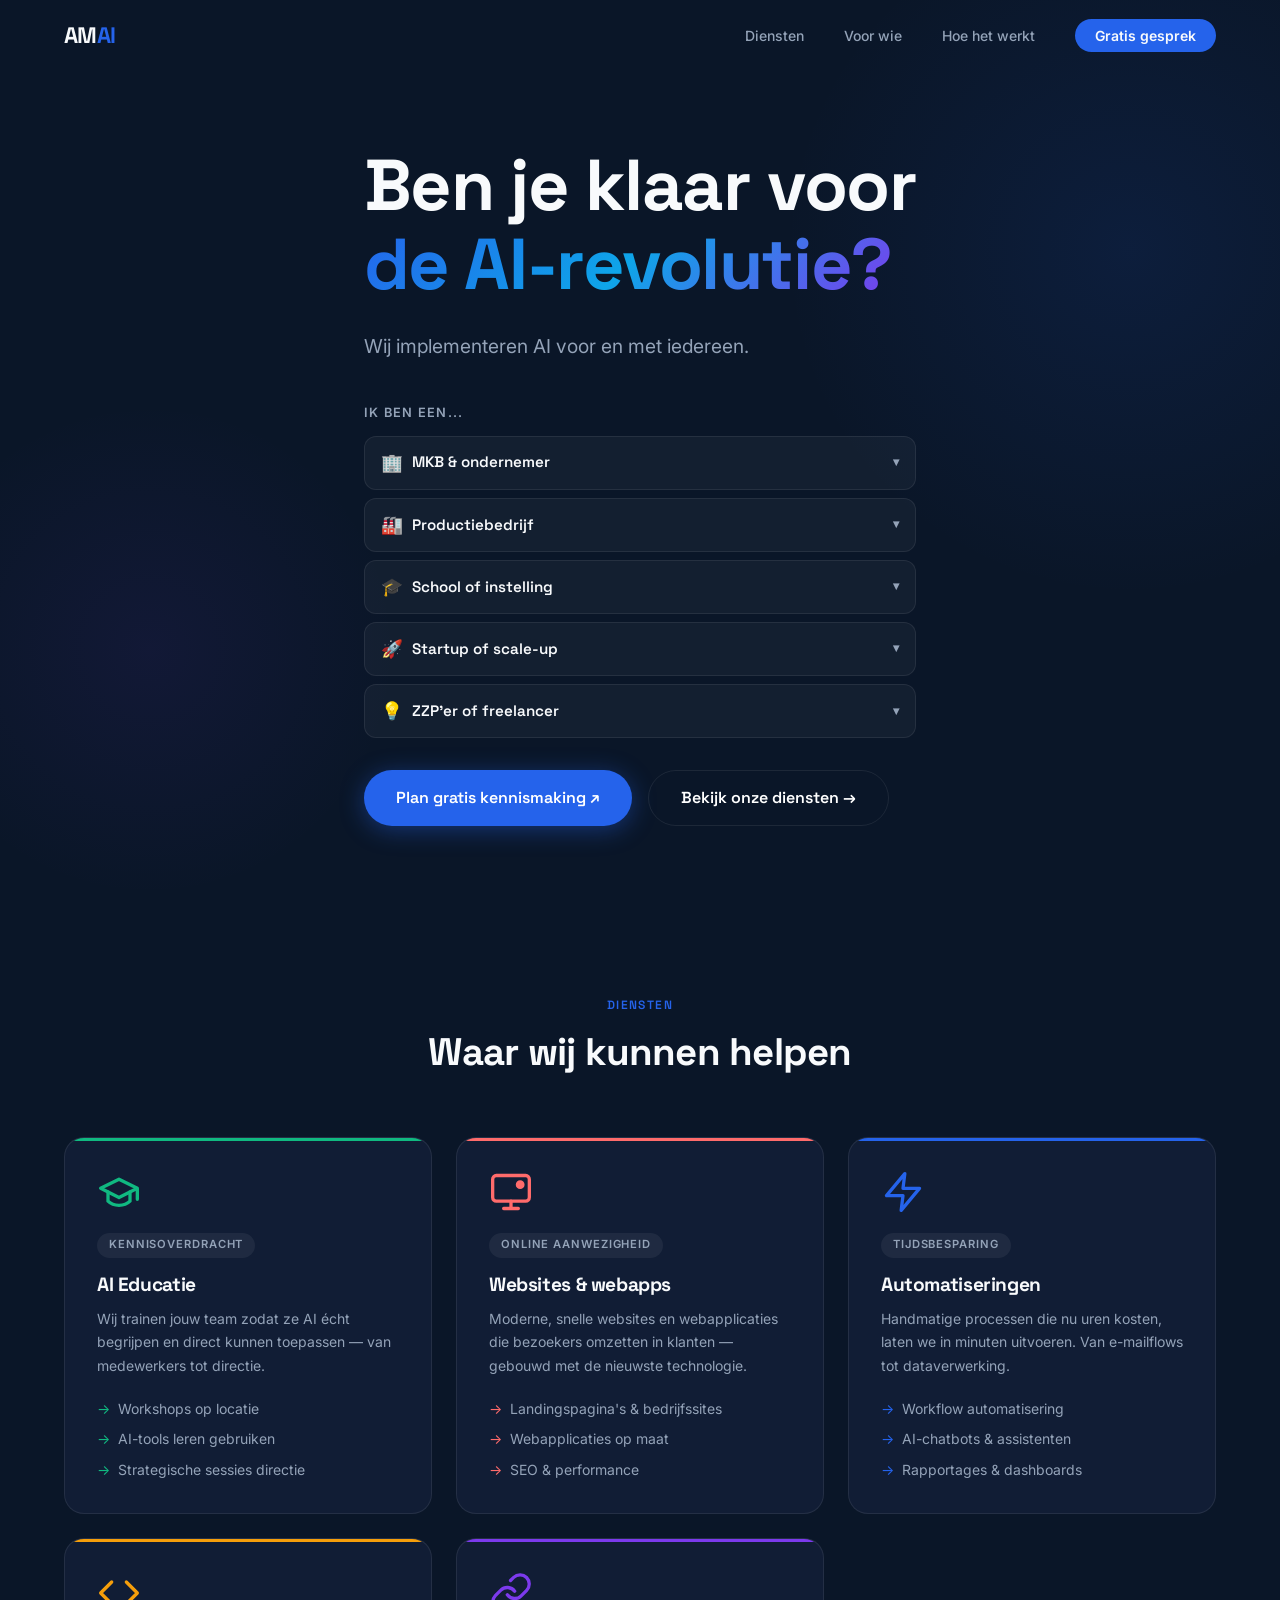
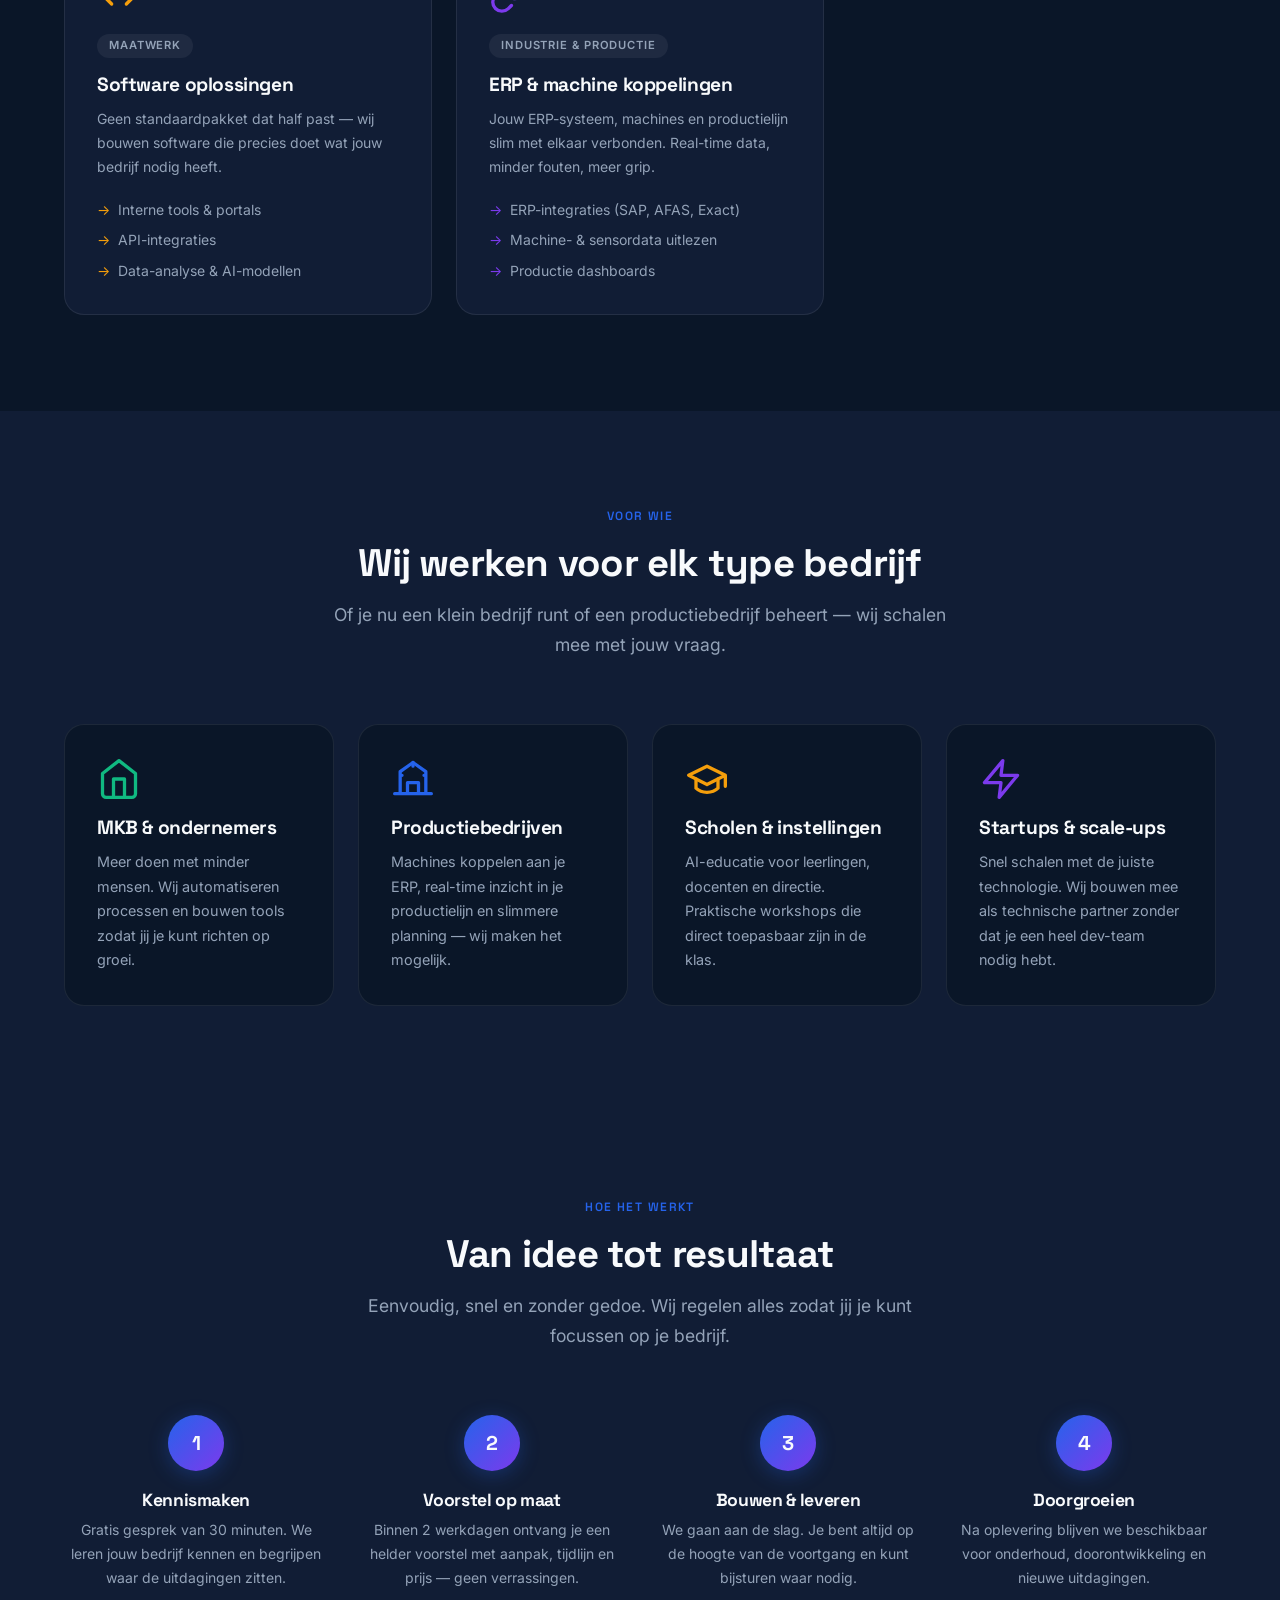
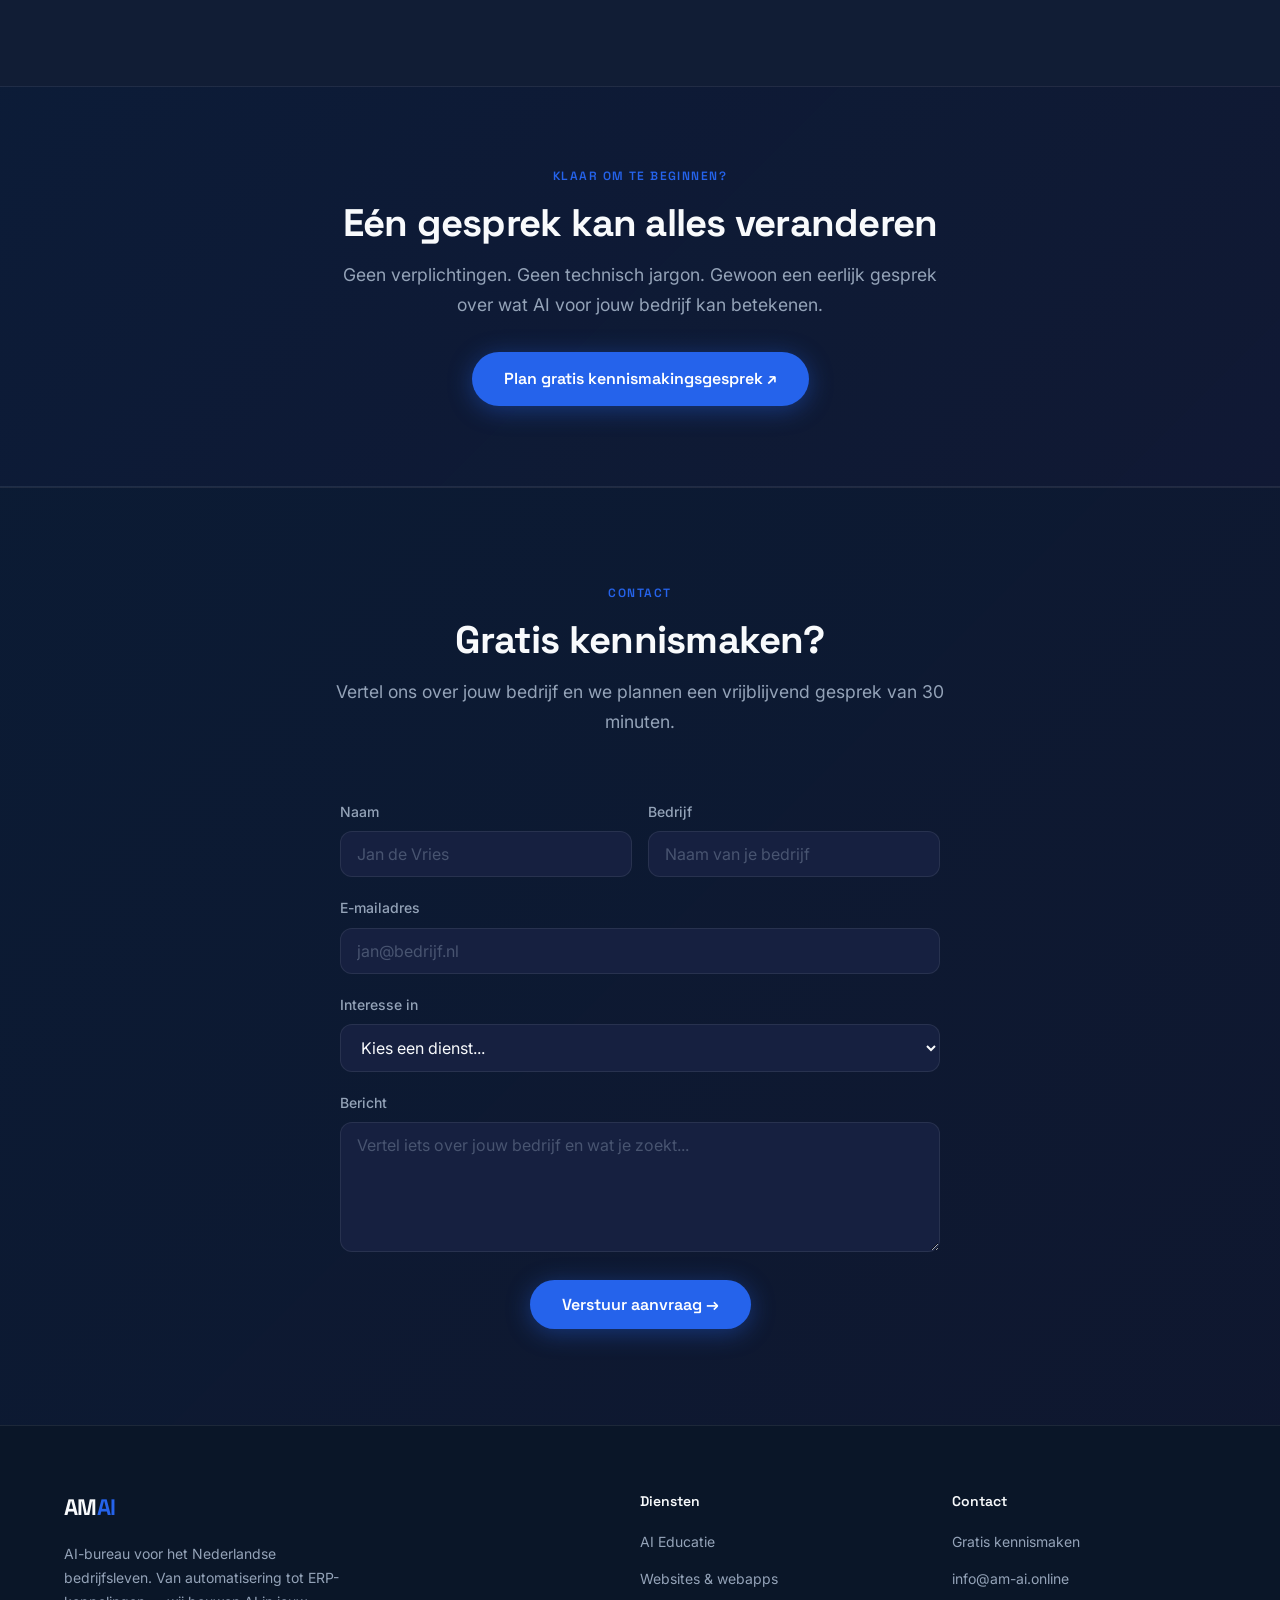
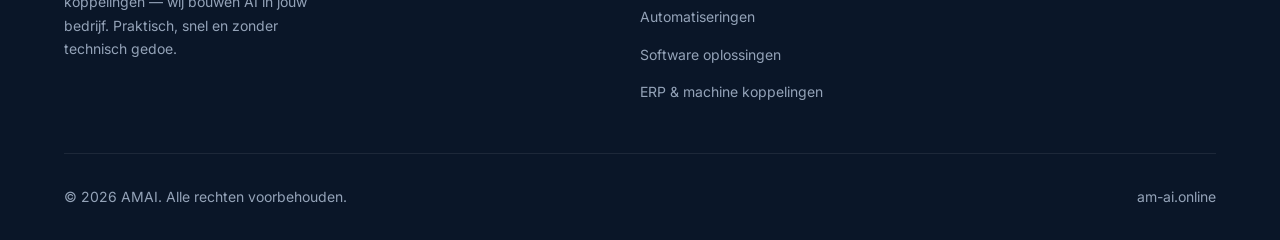
==== index.html @ c24d4860 "Robot verder naar links verschoven (58% breedte) Co-Authored-By: Claude Sonnet 4.6 <noreply@anthropi" ====
<!DOCTYPE html>
<html lang="nl">
<head>
<meta charset="UTF-8">
<meta name="viewport" content="width=device-width, initial-scale=1.0">
<title>AMAI — AI-oplossingen voor bedrijven</title>
<link rel="preconnect" href="https://fonts.googleapis.com">
<link rel="preconnect" href="https://fonts.gstatic.com" crossorigin>
<link href="https://fonts.googleapis.com/css2?family=Space+Grotesk:wght@300;400;500;600;700&family=Inter:wght@300;400;500;600&display=swap" rel="stylesheet">
<link rel="stylesheet" href="style.css">
<link rel="stylesheet" href="main.css">
<style>
.hero__selector { margin: 2rem 0 0; max-width: 560px; }
.selector__label { font-size: 0.8rem; font-weight: 600; letter-spacing: 0.1em; text-transform: uppercase; color: var(--color-muted); margin-bottom: 0.75rem; }
.selector__options { display: flex; flex-direction: column; gap: 0.5rem; }
.selector__option {
  background: rgba(255,255,255,0.04);
  border: 1px solid var(--color-border);
  border-radius: var(--radius-md);
  padding: 0.75rem 1rem;
  cursor: pointer;
  font-family: var(--font-display);
  font-weight: 600;
  font-size: 0.95rem;
  display: flex;
  align-items: center;
  gap: 0.6rem;
  flex-wrap: wrap;
  transition: border-color 0.2s, background 0.2s;
  position: relative;
}
.selector__option:hover { border-color: rgba(37,99,235,0.5); background: rgba(37,99,235,0.06); }
.selector__option.open { border-color: rgba(37,99,235,0.6); background: rgba(37,99,235,0.08); }
.selector__arrow { margin-left: auto; font-size: 0.75rem; color: var(--color-muted); transition: transform 0.25s; }
.selector__option.open .selector__arrow { transform: rotate(180deg); }
.selector__icon { font-size: 1.1rem; }
.selector__dropdown {
  display: none;
  width: 100%;
  padding-top: 0.75rem;
  margin-top: 0.5rem;
  border-top: 1px solid var(--color-border);
  font-family: var(--font-body);
  font-weight: 400;
  font-size: 0.875rem;
  color: var(--color-muted);
  line-height: 1.7;
}
.selector__option.open .selector__dropdown { display: block; }
</style>
</head>
<body>

<!-- NAVIGATION -->
<nav class="nav" id="nav">
  <div class="container nav__inner">
    <div class="nav__logo">AM<em>AI</em></div>
    <ul class="nav__links">
      <li><a href="#diensten" class="nav__link">Diensten</a></li>
      <li><a href="#voor-wie" class="nav__link">Voor wie</a></li>
      <li><a href="#hoe" class="nav__link">Hoe het werkt</a></li>
      <li><a href="#contact" class="nav__cta">Gratis gesprek</a></li>
    </ul>
    <div class="nav__hamburger" id="hamburger">
      <span></span><span></span><span></span>
    </div>
  </div>
</nav>

<!-- MOBILE MENU -->
<div class="mobile-menu" id="mobileMenu">
  <a href="#diensten" onclick="closeMobile()">Diensten</a>
  <a href="#voor-wie" onclick="closeMobile()">Voor wie</a>
  <a href="#hoe" onclick="closeMobile()">Hoe het werkt</a>
  <a href="#contact" class="nav__cta" onclick="closeMobile()">Gratis gesprek</a>
</div>

<!-- HERO -->
<section class="hero">
  <canvas id="heroCanvas"></canvas>
  <div class="hero__glow hero__glow--1"></div>
  <div class="hero__glow hero__glow--2"></div>
  <div class="container">
    <div class="hero__content">
      <h1 class="hero__title">
        Ben je klaar voor<br>
        <span class="text-gradient">de AI-revolutie?</span>
      </h1>
      <p class="hero__sub">
        Wij implementeren AI voor en met iedereen.
      </p>

      <!-- DOELGROEP DROPDOWN -->
      <div class="hero__selector">
        <div class="selector__label">Ik ben een...</div>
        <div class="selector__options">
          <div class="selector__option" onclick="toggleDropdown(this)" data-target="mkb">
            <span class="selector__icon">🏢</span> MKB & ondernemer <span class="selector__arrow">▾</span>
            <div class="selector__dropdown">
              <p>Meer doen met minder mensen. Wij automatiseren processen en bouwen tools zodat jij je kunt richten op groei.</p>
              <a href="#contact" class="btn btn--primary" style="margin-top:1rem; font-size:0.85rem; padding:0.6rem 1.4rem;">Gratis kennismaken ↗</a>
            </div>
          </div>
          <div class="selector__option" onclick="toggleDropdown(this)" data-target="productie">
            <span class="selector__icon">🏭</span> Productiebedrijf <span class="selector__arrow">▾</span>
            <div class="selector__dropdown">
              <p>Machines koppelen aan je ERP, real-time inzicht in je productielijn en slimmere planning — wij maken het mogelijk.</p>
              <a href="#contact" class="btn btn--primary" style="margin-top:1rem; font-size:0.85rem; padding:0.6rem 1.4rem;">Gratis kennismaken ↗</a>
            </div>
          </div>
          <div class="selector__option" onclick="toggleDropdown(this)" data-target="school">
            <span class="selector__icon">🎓</span> School of instelling <span class="selector__arrow">▾</span>
            <div class="selector__dropdown">
              <p>AI-educatie voor leerlingen, docenten en directie. Praktische workshops die direct toepasbaar zijn in de klas.</p>
              <a href="#contact" class="btn btn--primary" style="margin-top:1rem; font-size:0.85rem; padding:0.6rem 1.4rem;">Gratis kennismaken ↗</a>
            </div>
          </div>
          <div class="selector__option" onclick="toggleDropdown(this)" data-target="startup">
            <span class="selector__icon">🚀</span> Startup of scale-up <span class="selector__arrow">▾</span>
            <div class="selector__dropdown">
              <p>Snel schalen met de juiste technologie. Wij bouwen mee als technische partner zonder dat je een heel dev-team nodig hebt.</p>
              <a href="#contact" class="btn btn--primary" style="margin-top:1rem; font-size:0.85rem; padding:0.6rem 1.4rem;">Gratis kennismaken ↗</a>
            </div>
          </div>
          <div class="selector__option" onclick="toggleDropdown(this)" data-target="zzp">
            <span class="selector__icon">💡</span> ZZP'er of freelancer <span class="selector__arrow">▾</span>
            <div class="selector__dropdown">
              <p>AI als persoonlijke assistent. Wij leren je de tools die je productiviteit verdubbelen — zodat jij meer kunt doen in minder tijd.</p>
              <a href="#contact" class="btn btn--primary" style="margin-top:1rem; font-size:0.85rem; padding:0.6rem 1.4rem;">Gratis kennismaken ↗</a>
            </div>
          </div>
        </div>
      </div>

      <div class="hero__actions" style="margin-top:2rem;">
        <a href="#contact" class="btn btn--primary">Plan gratis kennismaking ↗</a>
        <a href="#diensten" class="btn btn--outline">Bekijk onze diensten →</a>
      </div>
    </div>
  </div>
</section>

<!-- DIENSTEN -->
<section class="section" id="diensten">
  <div class="container">
    <div class="section-header reveal">
      <span class="eyebrow">Diensten</span>
      <h2>Waar wij kunnen helpen</h2>
    </div>
    <div class="modules-grid">

      <div class="module-card module-card--1 reveal reveal-delay-1">
        <div class="module-card__icon">
          <svg width="44" height="44" viewBox="0 0 24 24" fill="none" stroke="#10B981" stroke-width="1.8" stroke-linecap="round" stroke-linejoin="round">
            <path d="M22 10v6M2 10l10-5 10 5-10 5z"/><path d="M6 12v5c3 3 9 3 12 0v-5"/>
          </svg>
        </div>
        <div class="module-card__tag">Kennisoverdracht</div>
        <h3>AI Educatie</h3>
        <p>Wij trainen jouw team zodat ze AI écht begrijpen en direct kunnen toepassen — van medewerkers tot directie.</p>
        <ul class="module-card__list">
          <li>Workshops op locatie</li>
          <li>AI-tools leren gebruiken</li>
          <li>Strategische sessies directie</li>
        </ul>
      </div>

      <div class="module-card module-card--2 reveal reveal-delay-2">
        <div class="module-card__icon">
          <svg width="44" height="44" viewBox="0 0 24 24" fill="none" stroke="#FF6B6B" stroke-width="1.8" stroke-linecap="round" stroke-linejoin="round">
            <rect x="2" y="3" width="20" height="14" rx="2"/><path d="M8 21h8M12 17v4"/><circle cx="17" cy="8" r="1.5" fill="#FF6B6B"/>
          </svg>
        </div>
        <div class="module-card__tag">Online aanwezigheid</div>
        <h3>Websites & webapps</h3>
        <p>Moderne, snelle websites en webapplicaties die bezoekers omzetten in klanten — gebouwd met de nieuwste technologie.</p>
        <ul class="module-card__list">
          <li>Landingspagina's & bedrijfssites</li>
          <li>Webapplicaties op maat</li>
          <li>SEO & performance</li>
        </ul>
      </div>

      <div class="module-card module-card--3 reveal reveal-delay-3">
        <div class="module-card__icon">
          <svg width="44" height="44" viewBox="0 0 24 24" fill="none" stroke="#2563EB" stroke-width="1.8" stroke-linecap="round" stroke-linejoin="round">
            <path d="M13 2L3 14h9l-1 8 10-12h-9l1-8z"/>
          </svg>
        </div>
        <div class="module-card__tag">Tijdsbesparing</div>
        <h3>Automatiseringen</h3>
        <p>Handmatige processen die nu uren kosten, laten we in minuten uitvoeren. Van e-mailflows tot dataverwerking.</p>
        <ul class="module-card__list">
          <li>Workflow automatisering</li>
          <li>AI-chatbots & assistenten</li>
          <li>Rapportages & dashboards</li>
        </ul>
      </div>

      <div class="module-card module-card--4 reveal reveal-delay-1">
        <div class="module-card__icon">
          <svg width="44" height="44" viewBox="0 0 24 24" fill="none" stroke="#F59E0B" stroke-width="1.8" stroke-linecap="round" stroke-linejoin="round">
            <polyline points="16 18 22 12 16 6"/><polyline points="8 6 2 12 8 18"/>
          </svg>
        </div>
        <div class="module-card__tag">Maatwerk</div>
        <h3>Software oplossingen</h3>
        <p>Geen standaardpakket dat half past — wij bouwen software die precies doet wat jouw bedrijf nodig heeft.</p>
        <ul class="module-card__list">
          <li>Interne tools & portals</li>
          <li>API-integraties</li>
          <li>Data-analyse & AI-modellen</li>
        </ul>
      </div>

      <div class="module-card module-card--5 reveal reveal-delay-2">
        <div class="module-card__icon">
          <svg width="44" height="44" viewBox="0 0 24 24" fill="none" stroke="#7C3AED" stroke-width="1.8" stroke-linecap="round" stroke-linejoin="round">
            <path d="M10 13a5 5 0 0 0 7.54.54l3-3a5 5 0 0 0-7.07-7.07l-1.72 1.71"/><path d="M14 11a5 5 0 0 0-7.54-.54l-3 3a5 5 0 0 0 7.07 7.07l1.71-1.71"/>
          </svg>
        </div>
        <div class="module-card__tag">Industrie & productie</div>
        <h3>ERP & machine koppelingen</h3>
        <p>Jouw ERP-systeem, machines en productielijn slim met elkaar verbonden. Real-time data, minder fouten, meer grip.</p>
        <ul class="module-card__list">
          <li>ERP-integraties (SAP, AFAS, Exact)</li>
          <li>Machine- & sensordata uitlezen</li>
          <li>Productie dashboards</li>
        </ul>
      </div>

    </div>
  </div>
</section>

<!-- VOOR WIE -->
<section class="section for-who" id="voor-wie">
  <div class="container">
    <div class="section-header reveal">
      <span class="eyebrow">Voor wie</span>
      <h2>Wij werken voor elk type bedrijf</h2>
      <p>Of je nu een klein bedrijf runt of een productiebedrijf beheert — wij schalen mee met jouw vraag.</p>
    </div>
    <div class="for-who__grid">
      <div class="for-who__card reveal reveal-delay-1">
        <div class="for-who__icon">
          <svg width="44" height="44" viewBox="0 0 24 24" fill="none" stroke="#10B981" stroke-width="1.8" stroke-linecap="round" stroke-linejoin="round">
            <path d="M3 9l9-7 9 7v11a2 2 0 0 1-2 2H5a2 2 0 0 1-2-2z"/><polyline points="9 22 9 12 15 12 15 22"/>
          </svg>
        </div>
        <h3>MKB & ondernemers</h3>
        <p>Meer doen met minder mensen. Wij automatiseren processen en bouwen tools zodat jij je kunt richten op groei.</p>
      </div>
      <div class="for-who__card reveal reveal-delay-2">
        <div class="for-who__icon">
          <svg width="44" height="44" viewBox="0 0 24 24" fill="none" stroke="#2563EB" stroke-width="1.8" stroke-linecap="round" stroke-linejoin="round">
            <path d="M2 20h20M5 20V8l7-5 7 5v12M9 20v-6h6v6"/>
            <path d="M12 3v2M6 10h.01M18 10h.01"/>
          </svg>
        </div>
        <h3>Productiebedrijven</h3>
        <p>Machines koppelen aan je ERP, real-time inzicht in je productielijn en slimmere planning — wij maken het mogelijk.</p>
      </div>
      <div class="for-who__card reveal reveal-delay-3">
        <div class="for-who__icon">
          <svg width="44" height="44" viewBox="0 0 24 24" fill="none" stroke="#F59E0B" stroke-width="1.8" stroke-linecap="round" stroke-linejoin="round">
            <path d="M22 10v6M2 10l10-5 10 5-10 5z"/><path d="M6 12v5c3 3 9 3 12 0v-5"/>
          </svg>
        </div>
        <h3>Scholen & instellingen</h3>
        <p>AI-educatie voor leerlingen, docenten en directie. Praktische workshops die direct toepasbaar zijn in de klas.</p>
      </div>
      <div class="for-who__card reveal reveal-delay-4">
        <div class="for-who__icon">
          <svg width="44" height="44" viewBox="0 0 24 24" fill="none" stroke="#7C3AED" stroke-width="1.8" stroke-linecap="round" stroke-linejoin="round">
            <path d="M13 2L3 14h9l-1 8 10-12h-9l1-8z"/>
          </svg>
        </div>
        <h3>Startups & scale-ups</h3>
        <p>Snel schalen met de juiste technologie. Wij bouwen mee als technische partner zonder dat je een heel dev-team nodig hebt.</p>
      </div>
    </div>
  </div>
</section>

<!-- HOW IT WORKS -->
<section class="section how" id="hoe">
  <div class="container">
    <div class="section-header reveal">
      <span class="eyebrow">Hoe het werkt</span>
      <h2>Van idee tot resultaat</h2>
      <p>Eenvoudig, snel en zonder gedoe. Wij regelen alles zodat jij je kunt focussen op je bedrijf.</p>
    </div>
    <div class="how__steps">
      <div class="how__step reveal reveal-delay-1">
        <div class="how__step-num">1</div>
        <h3>Kennismaken</h3>
        <p>Gratis gesprek van 30 minuten. We leren jouw bedrijf kennen en begrijpen waar de uitdagingen zitten.</p>
      </div>
      <div class="how__step reveal reveal-delay-2">
        <div class="how__step-num">2</div>
        <h3>Voorstel op maat</h3>
        <p>Binnen 2 werkdagen ontvang je een helder voorstel met aanpak, tijdlijn en prijs — geen verrassingen.</p>
      </div>
      <div class="how__step reveal reveal-delay-3">
        <div class="how__step-num">3</div>
        <h3>Bouwen & leveren</h3>
        <p>We gaan aan de slag. Je bent altijd op de hoogte van de voortgang en kunt bijsturen waar nodig.</p>
      </div>
      <div class="how__step reveal reveal-delay-4">
        <div class="how__step-num">4</div>
        <h3>Doorgroeien</h3>
        <p>Na oplevering blijven we beschikbaar voor onderhoud, doorontwikkeling en nieuwe uitdagingen.</p>
      </div>
    </div>
  </div>
</section>

<!-- CTA STRIP -->
<section style="padding: 5rem 0; background: linear-gradient(135deg, rgba(37,99,235,0.08) 0%, rgba(124,58,237,0.06) 100%); border-top: 1px solid var(--color-border); border-bottom: 1px solid var(--color-border);">
  <div class="container">
    <div style="text-align:center; max-width: 600px; margin: 0 auto;" class="reveal">
      <span class="eyebrow">Klaar om te beginnen?</span>
      <h2 style="font-size: clamp(1.75rem, 3vw, 2.5rem); margin-bottom: 1rem;">Eén gesprek kan alles veranderen</h2>
      <p style="color: var(--color-muted); font-size: 1.1rem; margin-bottom: 2rem; line-height: 1.7;">Geen verplichtingen. Geen technisch jargon. Gewoon een eerlijk gesprek over wat AI voor jouw bedrijf kan betekenen.</p>
      <a href="#contact" class="btn btn--primary">Plan gratis kennismakingsgesprek ↗</a>
    </div>
  </div>
</section>

<!-- CONTACT -->
<section class="section contact-section" id="contact">
  <div class="container">
    <div class="section-header reveal">
      <span class="eyebrow">Contact</span>
      <h2>Gratis kennismaken?</h2>
      <p>Vertel ons over jouw bedrijf en we plannen een vrijblijvend gesprek van 30 minuten.</p>
    </div>
    <div class="contact-form reveal">
      <div class="form-row">
        <div class="form-group">
          <label>Naam</label>
          <input type="text" placeholder="Jan de Vries">
        </div>
        <div class="form-group">
          <label>Bedrijf</label>
          <input type="text" placeholder="Naam van je bedrijf">
        </div>
      </div>
      <div class="form-group">
        <label>E-mailadres</label>
        <input type="email" placeholder="jan@bedrijf.nl">
      </div>
      <div class="form-group">
        <label>Interesse in</label>
        <select>
          <option value="">Kies een dienst...</option>
          <option>AI Educatie</option>
          <option>Website of webapplicatie</option>
          <option>Automatisering</option>
          <option>Software op maat</option>
          <option>ERP & machine koppelingen</option>
          <option>Meerdere diensten / Weet ik nog niet</option>
        </select>
      </div>
      <div class="form-group">
        <label>Bericht</label>
        <textarea placeholder="Vertel iets over jouw bedrijf en wat je zoekt..."></textarea>
      </div>
      <button class="btn btn--primary form-submit" onclick="handleSubmit(event)">Verstuur aanvraag →</button>
    </div>
  </div>
</section>

<!-- FOOTER -->
<footer class="footer">
  <div class="container">
    <div class="footer__grid">
      <div class="footer__brand">
        <div class="nav__logo">AM<em>AI</em></div>
        <p>AI-bureau voor het Nederlandse bedrijfsleven. Van automatisering tot ERP-koppelingen — wij bouwen AI in jouw bedrijf. Praktisch, snel en zonder technisch gedoe.</p>
      </div>
      <div>
        <div class="footer__col-title">Diensten</div>
        <ul class="footer__links">
          <li><a href="#diensten">AI Educatie</a></li>
          <li><a href="#diensten">Websites & webapps</a></li>
          <li><a href="#diensten">Automatiseringen</a></li>
          <li><a href="#diensten">Software oplossingen</a></li>
          <li><a href="#diensten">ERP & machine koppelingen</a></li>
        </ul>
      </div>
      <div>
        <div class="footer__col-title">Contact</div>
        <ul class="footer__links">
          <li><a href="#contact">Gratis kennismaken</a></li>
          <li><a href="mailto:info@am-ai.online">info@am-ai.online</a></li>
        </ul>
      </div>
    </div>
    <div class="footer__bottom">
      <span>© 2026 AMAI. Alle rechten voorbehouden.</span>
      <span>am-ai.online</span>
    </div>
  </div>
</footer>

<script src="script.js"></script>
<script>

// DOELGROEP DROPDOWN
function toggleDropdown(el) {
  const isOpen = el.classList.contains('open');
  document.querySelectorAll('.selector__option').forEach(o => o.classList.remove('open'));
  if (!isOpen) el.classList.add('open');
}

// NAV SCROLL
const nav = document.getElementById('nav');
window.addEventListener('scroll', () => {
  nav.classList.toggle('scrolled', window.scrollY > 20);
});

// HAMBURGER
const hamburger = document.getElementById('hamburger');
const mobileMenu = document.getElementById('mobileMenu');
hamburger.addEventListener('click', () => {
  mobileMenu.classList.toggle('open');
});
function closeMobile() {
  mobileMenu.classList.remove('open');
}

// CANVAS ANIMATIE — zwevende figuren
const canvas = document.getElementById('heroCanvas');
const ctx = canvas.getContext('2d');
let figures = [], W, H, animId;

const CHAR_FILES = [
  'astronaut.png',
  'oma.png',
];

// Robot fade in/uit staat
const robot = {
  state: 'hidden',
  alpha: 0,
  x: 0, y: 0,
  size: 100,
  timer: 0,
  FADE_SPEED: 0.008,
  VISIBLE_FRAMES: 280,
  HIDDEN_FRAMES: 180,
};

function robotNewPos() {
  // Vaste plek: rechts van de subtitel, midden van het scherm
  robot.x = W * 0.58;
  robot.y = H * 0.42;
}

function updateRobot() {
  if (!charImages['robot.png']) return;
  if (robot.state === 'hidden') {
    robot.timer++;
    if (robot.timer >= robot.HIDDEN_FRAMES) {
      robot.timer = 0;
      robotNewPos();
      robot.state = 'fadein';
    }
  } else if (robot.state === 'fadein') {
    robot.alpha += robot.FADE_SPEED;
    if (robot.alpha >= 0.85) { robot.alpha = 0.85; robot.state = 'visible'; }
  } else if (robot.state === 'visible') {
    robot.timer++;
    if (robot.timer >= robot.VISIBLE_FRAMES) { robot.timer = 0; robot.state = 'fadeout'; }
  } else if (robot.state === 'fadeout') {
    robot.alpha -= robot.FADE_SPEED;
    if (robot.alpha <= 0) { robot.alpha = 0; robot.state = 'hidden'; }
  }
  if (robot.state !== 'hidden' && robot.alpha > 0) {
    const img = charImages['robot.png'];
    ctx.save();
    ctx.globalAlpha = robot.alpha;
    ctx.drawImage(img, robot.x - robot.size / 2, robot.y - robot.size / 2, robot.size, robot.size);
    ctx.restore();
  }
}

const charImages = {};
let loadedCount = 0;

function resize() {
  W = canvas.width  = window.innerWidth;
  H = canvas.height = window.innerHeight;
}

function initFigures() {
  figures = [];
  const keys = CHAR_FILES.filter(f => charImages[f]);
  if (!keys.length) return;
  // Astronaut — links naar rechts, bovenste helft
  if (charImages['astronaut.png']) figures.push({
    x: -140, y: H * 0.25,
    vx: 2.2, vy: 0.6,
    rot: 0, vrot: 0.015,
    size: 120, alpha: 0.85,
    key: 'astronaut.png'
  });
  // Oma — rechts naar links, onderste helft, trager
  if (charImages['oma.png']) figures.push({
    x: W + 140, y: H * 0.65,
    vx: -1.4, vy: -0.4,
    rot: 0, vrot: -0.008,
    size: 130, alpha: 0.85,
    key: 'oma.png'
  });
}

function draw() {
  ctx.clearRect(0, 0, W, H);
  for (let f of figures) {
    f.x += f.vx; f.y += f.vy; f.rot += f.vrot;
    const pad = f.size * 1.5;
    if (f.x < -pad) f.x = W + pad;
    if (f.x > W + pad) f.x = -pad;
    if (f.y < -pad) f.y = H + pad;
    if (f.y > H + pad) f.y = -pad;
    const img = charImages[f.key];
    if (!img) continue;
    ctx.save();
    ctx.globalAlpha = f.alpha;
    ctx.translate(f.x, f.y);
    ctx.rotate(f.rot);
    ctx.drawImage(img, -f.size / 2, -f.size / 2, f.size, f.size);
    ctx.restore();
  }
  updateRobot();
  animId = requestAnimationFrame(draw);
}

// Laad PNG's (inclusief robot apart)
const ALL_FILES = [...CHAR_FILES, 'robot.png'];
const totalFiles = ALL_FILES.length;
ALL_FILES.forEach(file => {
  const img = new Image();
  img.onload = () => {
    charImages[file] = img;
    loadedCount++;
    if (loadedCount === totalFiles) {
      resize();
      initFigures();
      draw();
    }
  };
  img.src = file;
});

window.addEventListener('resize', () => {
  cancelAnimationFrame(animId);
  resize();
  initFigures();
  draw();
});

// SCROLL REVEAL
const reveals = document.querySelectorAll('.reveal');
const observer = new IntersectionObserver((entries) => {
  entries.forEach(e => {
    if (e.isIntersecting) { e.target.classList.add('visible'); observer.unobserve(e.target); }
  });
}, { threshold: 0.12 });
reveals.forEach(el => observer.observe(el));

// FORM SUBMIT
function handleSubmit(e) {
  e.preventDefault();
  const btn = e.target;
  btn.textContent = ' Verstuurd! We nemen snel contact op.';
  btn.style.background = '#10B981';
  btn.disabled = true;
}

</script>
</body>
</html>
---- style.css ----
/* ============================================
   AMAI.online — Shared Design System
   Geldt voor: amai-online.html, diensten.html, ai-puzzel.html
   ============================================ */

@import url('https://fonts.googleapis.com/css2?family=Space+Grotesk:wght@300;400;500;600;700&family=Inter:wght@300;400;500;600&display=swap');

:root {
  --color-bg:           #0A1628;
  --color-bg-card:      #111D35;
  --color-bg-light:     #162040;
  --color-accent:       #2563EB;
  --color-accent-hover: #1D4ED8;
  --color-purple:       #7C3AED;
  --color-teal:         #0EA5E9;
  --color-white:        #F8FAFC;
  --color-muted:        #94A3B8;
  --color-border:       rgba(255,255,255,0.08);
  --color-green:        #10B981;
  --color-yellow:       #F59E0B;
  --color-coral:        #FF6B6B;
  --font-display:       'Space Grotesk', sans-serif;
  --font-body:          'Inter', sans-serif;
  --max-width:          1200px;
  --nav-height:         72px;
  --radius-sm:          6px;
  --radius-md:          12px;
  --radius-lg:          20px;
  --radius-full:        9999px;
  --transition-base:    250ms ease;
}

/* RESET */
*, *::before, *::after { box-sizing: border-box; margin: 0; padding: 0; }
html { scroll-behavior: smooth; }
body {
  font-family: var(--font-body);
  background: var(--color-bg);
  color: var(--color-white);
  line-height: 1.6;
  -webkit-font-smoothing: antialiased;
  overflow-x: hidden;
}
a { color: inherit; text-decoration: none; }
ul { list-style: none; }
img { max-width: 100%; display: block; }

/* LAYOUT */
.container { max-width: var(--max-width); margin: 0 auto; padding: 0 1.5rem; }
.section { padding: 6rem 0; }

/* TYPOGRAPHY */
h1,h2,h3,h4 { font-family: var(--font-display); font-weight: 700; line-height: 1.1; letter-spacing: -0.02em; }
.eyebrow {
  font-family: var(--font-display);
  font-size: 0.75rem; font-weight: 600;
  letter-spacing: 0.12em; text-transform: uppercase;
  color: var(--color-accent);
  display: block; margin-bottom: 1rem;
}
.text-gradient {
  background: linear-gradient(135deg, #2563EB 0%, #0EA5E9 50%, #7C3AED 100%);
  -webkit-background-clip: text;
  -webkit-text-fill-color: transparent;
  background-clip: text;
}
.lead { font-size: 1.1rem; color: var(--color-muted); line-height: 1.7; }

/* BUTTONS */
.btn {
  display: inline-flex; align-items: center; gap: 0.5rem;
  font-family: var(--font-display); font-size: 1rem; font-weight: 600;
  padding: 0.875rem 2rem; border-radius: var(--radius-full);
  border: none; cursor: pointer; transition: all 0.25s; white-space: nowrap;
}
.btn--primary {
  background: var(--color-accent); color: white;
  box-shadow: 0 4px 24px rgba(37,99,235,0.4);
}
.btn--primary:hover {
  background: var(--color-accent-hover);
  box-shadow: 0 6px 32px rgba(37,99,235,0.5);
  transform: translateY(-2px);
}
.btn--outline {
  background: transparent; color: white;
  border: 1px solid var(--color-border);
}
.btn--outline:hover {
  border-color: rgba(255,255,255,0.3);
  background: rgba(255,255,255,0.05);
  transform: translateY(-2px);
}
.btn--full { width: 100%; justify-content: center; }

/* NAV */
.nav {
  position: fixed; top: 0; left: 0; right: 0;
  height: var(--nav-height); z-index: 1000;
  transition: background 0.3s, border-color 0.3s;
  border-bottom: 1px solid transparent;
}
.nav.scrolled {
  background: rgba(10,22,40,0.95);
  backdrop-filter: blur(20px);
  border-bottom-color: var(--color-border);
}
.nav__inner {
  display: flex; align-items: center; justify-content: space-between;
  height: 100%; max-width: var(--max-width); margin: 0 auto; padding: 0 1.5rem;
}
.nav__logo { font-family: var(--font-display); font-size: 1.4rem; font-weight: 700; letter-spacing: -0.03em; }
.nav__logo em { color: var(--color-accent); font-style: normal; }
.nav__links { display: flex; align-items: center; gap: 2.5rem; }
.nav__link { font-size: 0.875rem; font-weight: 500; color: var(--color-muted); transition: color 0.2s; }
.nav__link:hover { color: var(--color-white); }
.nav__cta {
  font-size: 0.875rem; font-weight: 600;
  padding: 0.5rem 1.25rem; background: var(--color-accent);
  border-radius: var(--radius-full); transition: background 0.2s, transform 0.2s;
}
.nav__cta:hover { background: var(--color-accent-hover); transform: translateY(-1px); }
.nav__hamburger { display: none; flex-direction: column; gap: 5px; cursor: pointer; }
.nav__hamburger span { display: block; width: 24px; height: 2px; background: var(--color-white); border-radius: 2px; }

/* MOBILE MENU */
.mobile-menu {
  display: none; position: fixed;
  top: var(--nav-height); left: 0; right: 0;
  background: rgba(10,22,40,0.98); backdrop-filter: blur(20px);
  padding: 2rem 1.5rem; z-index: 999;
  border-bottom: 1px solid var(--color-border);
  flex-direction: column; gap: 1.5rem;
}
.mobile-menu.open { display: flex; }
.mobile-menu a { font-size: 1.1rem; font-weight: 500; color: var(--color-muted); }
.mobile-menu .nav__cta { color: white; text-align: center; padding: 0.75rem; }

/* SECTION HEADER */
.section-header { text-align: center; max-width: 620px; margin: 0 auto 4rem; }
.section-header h2 { font-size: clamp(1.75rem, 3vw, 2.75rem); margin-bottom: 1rem; }
.section-header p { color: var(--color-muted); font-size: 1.1rem; line-height: 1.7; }

/* CARDS */
.info-card {
  background: var(--color-bg-card);
  border: 1px solid var(--color-border);
  border-radius: var(--radius-lg); padding: 1.5rem;
  transition: transform 0.2s, border-color 0.2s;
  position: relative; overflow: hidden;
}
.info-card::before {
  content: ''; position: absolute; top: 0; left: 0; right: 0; height: 3px;
  background: var(--card-color, var(--color-accent));
  border-radius: var(--radius-lg) var(--radius-lg) 0 0;
}
.info-card:hover { transform: translateY(-3px); border-color: rgba(255,255,255,0.12); }
.info-card__icon { margin-bottom: 0.75rem; display: flex; align-items: center; }
.info-card__title { font-family: var(--font-display); font-size: 1rem; font-weight: 700; margin-bottom: 0.5rem; }
.info-card__desc { font-size: 0.85rem; color: var(--color-muted); line-height: 1.65; }
.cards-grid { display: grid; grid-template-columns: repeat(auto-fit, minmax(240px, 1fr)); gap: 1rem; margin-bottom: 2rem; }

/* CTA BOX */
.cta-box {
  background: linear-gradient(135deg, rgba(37,99,235,0.08), rgba(124,58,237,0.06));
  border: 1px solid rgba(37,99,235,0.2);
  border-radius: var(--radius-lg); padding: 2rem;
  display: flex; align-items: center; justify-content: space-between;
  gap: 1.5rem; flex-wrap: wrap; margin-top: 2rem;
}
.cta-box h3 { font-family: var(--font-display); font-size: 1.15rem; font-weight: 700; margin-bottom: 0.35rem; }
.cta-box p { font-size: 0.875rem; color: var(--color-muted); }

/* TAGS */
.tag {
  font-size: 0.7rem; font-weight: 600;
  padding: 0.25rem 0.6rem; border-radius: var(--radius-full);
  background: rgba(255,255,255,0.05);
  border: 1px solid var(--color-border); color: var(--color-muted);
}

/* STEPS */
.steps { display: flex; flex-direction: column; gap: 1rem; margin-bottom: 2rem; }
.step {
  display: flex; gap: 1.25rem; align-items: flex-start;
  padding: 1.25rem; background: var(--color-bg-card);
  border: 1px solid var(--color-border); border-radius: var(--radius-lg);
  transition: border-color 0.2s;
}
.step:hover { border-color: rgba(255,255,255,0.12); }
.step__num {
  width: 36px; height: 36px; border-radius: 50%; flex-shrink: 0;
  background: linear-gradient(135deg, var(--color-accent), var(--color-purple));
  display: flex; align-items: center; justify-content: center;
  font-family: var(--font-display); font-weight: 700; font-size: 0.875rem;
  box-shadow: 0 4px 12px rgba(37,99,235,0.3);
}
.step__title { font-family: var(--font-display); font-size: 0.95rem; font-weight: 700; margin-bottom: 0.35rem; }
.step__desc { font-size: 0.85rem; color: var(--color-muted); line-height: 1.65; }
.section-title {
  font-family: var(--font-display); font-size: 1rem; font-weight: 700;
  color: var(--color-muted); text-transform: uppercase; letter-spacing: 0.08em;
  margin-bottom: 1rem; margin-top: 2rem;
}
.section-title:first-child { margin-top: 0; }

/* FOOTER */
.footer { padding: 4rem 0 2rem; border-top: 1px solid var(--color-border); }
.footer__grid { display: grid; grid-template-columns: 2fr 1fr 1fr; gap: 3rem; margin-bottom: 3rem; }
.footer__brand p { color: var(--color-muted); font-size: 0.875rem; line-height: 1.7; margin-top: 1rem; max-width: 280px; }
.footer__col-title { font-family: var(--font-display); font-size: 0.875rem; font-weight: 600; margin-bottom: 1rem; }
.footer__links { display: flex; flex-direction: column; gap: 0.75rem; }
.footer__links a { font-size: 0.875rem; color: var(--color-muted); transition: color 0.2s; }
.footer__links a:hover { color: var(--color-white); }
.footer__bottom {
  display: flex; align-items: center; justify-content: space-between;
  padding-top: 2rem; border-top: 1px solid var(--color-border);
  font-size: 0.875rem; color: var(--color-muted);
}

/* CONTACT FORM */
.contact-section {
  background: linear-gradient(135deg, rgba(37,99,235,0.06) 0%, rgba(124,58,237,0.04) 100%);
  border-top: 1px solid var(--color-border);
}
.contact-form { max-width: 600px; margin: 0 auto; display: flex; flex-direction: column; gap: 1.25rem; }
.form-row { display: grid; grid-template-columns: 1fr 1fr; gap: 1rem; }
.form-group { display: flex; flex-direction: column; gap: 0.5rem; }
label { font-size: 0.875rem; font-weight: 500; color: var(--color-muted); }
input, select, textarea {
  font-family: var(--font-body); font-size: 1rem; color: var(--color-white);
  background: var(--color-bg-light); border: 1px solid var(--color-border);
  border-radius: var(--radius-md); padding: 0.75rem 1rem;
  outline: none; transition: border-color 0.2s, box-shadow 0.2s; width: 100%;
}
input::placeholder, textarea::placeholder { color: rgba(148,163,184,0.4); }
input:focus, select:focus, textarea:focus {
  border-color: var(--color-accent);
  box-shadow: 0 0 0 3px rgba(37,99,235,0.15);
}
select option { background: var(--color-bg-card); }
textarea { resize: vertical; min-height: 130px; }
.form-submit { align-self: center; margin-top: 0.5rem; }

/* SCROLL REVEAL */
.reveal { opacity: 0; transform: translateY(30px); transition: opacity 0.6s ease, transform 0.6s ease; }
.reveal.visible { opacity: 1; transform: translateY(0); }
.reveal-delay-1 { transition-delay: 0.1s; }
.reveal-delay-2 { transition-delay: 0.2s; }
.reveal-delay-3 { transition-delay: 0.3s; }
.reveal-delay-4 { transition-delay: 0.4s; }

/* ANIMATIONS */
@keyframes fadeUp { from { opacity: 0; transform: translateY(24px); } to { opacity: 1; transform: translateY(0); } }
@keyframes blink { 0%,100% { opacity: 1; } 50% { opacity: 0.5; } }

/* RESPONSIVE */
@media (max-width: 768px) {
  .section { padding: 4rem 0; }
  .nav__links { display: none; }
  .nav__hamburger { display: flex; }
  .form-row { grid-template-columns: 1fr; }
  .footer__grid { grid-template-columns: 1fr; gap: 2rem; }
  .footer__bottom { flex-direction: column; gap: 1rem; text-align: center; }
}
@media (max-width: 480px) {
  .container { padding: 0 1rem; }
}
@media (prefers-reduced-motion: reduce) {
  *, *::before, *::after { animation: none !important; transition-duration: 0.01ms !important; }
  html { scroll-behavior: auto; }
}
---- main.css ----
/* ============================================
   amai-online.html — Page specific styles
   ============================================ */

/* HERO */
.hero {
  position: relative; min-height: 100vh;
  display: flex; align-items: center;
  padding-top: var(--nav-height); overflow: hidden;
  background: var(--color-bg);
}
#heroCanvas { position: absolute; inset: 0; width: 100%; height: 100%; z-index: 0; }
.hero__glow { position: absolute; border-radius: 50%; pointer-events: none; z-index: 0; }
.hero__glow--1 { width: 700px; height: 700px; background: radial-gradient(circle, rgba(37,99,235,0.1) 0%, transparent 70%); top: -100px; right: -200px; }
.hero__glow--2 { width: 500px; height: 500px; background: radial-gradient(circle, rgba(124,58,237,0.07) 0%, transparent 70%); bottom: 0; left: -100px; }
.hero__content { position: relative; z-index: 1; max-width: 800px; }
.hero__badge {
  display: inline-flex; align-items: center; gap: 0.5rem;
  padding: 0.4rem 1rem; background: rgba(37,99,235,0.1);
  border: 1px solid rgba(37,99,235,0.3); border-radius: var(--radius-full);
  font-size: 0.875rem; font-weight: 500; color: var(--color-teal);
  margin-bottom: 2rem; animation: fadeUp 0.6s ease both;
}
.hero__badge::before { content: ''; width: 6px; height: 6px; border-radius: 50%; background: var(--color-teal); animation: blink 2s infinite; }
.hero__title { font-size: clamp(2.5rem, 6vw, 4.5rem); margin-bottom: 1.5rem; animation: fadeUp 0.6s 0.1s ease both; }
.hero__sub { font-size: clamp(1rem, 2vw, 1.2rem); color: var(--color-muted); max-width: 560px; line-height: 1.8; margin-bottom: 2.5rem; animation: fadeUp 0.6s 0.2s ease both; }
.hero__actions { display: flex; gap: 1rem; flex-wrap: wrap; animation: fadeUp 0.6s 0.3s ease both; }
.hero__stats { display: flex; gap: 3rem; flex-wrap: wrap; margin-top: 4rem; padding-top: 2.5rem; border-top: 1px solid var(--color-border); animation: fadeUp 0.6s 0.4s ease both; }
.stat-num { font-family: var(--font-display); font-size: 2.25rem; font-weight: 700; line-height: 1; }
.stat-label { font-size: 0.875rem; color: var(--color-muted); margin-top: 0.25rem; }

/* HERO PUZZLE CTA */
.hero__puzzle-cta { margin-bottom: 1rem; }
.hero__puzzle-btn {
  display: inline-flex; align-items: center; gap: 0.6rem;
  padding: 0.5rem 1.1rem 0.5rem 0.6rem;
  background: rgba(124,58,237,0.12); border: 1px solid rgba(124,58,237,0.3);
  border-radius: var(--radius-full); font-size: 0.875rem; font-weight: 700;
  color: var(--color-white); transition: background 0.2s, border-color 0.2s, transform 0.2s;
}
.hero__puzzle-btn:hover { background: rgba(124,58,237,0.22); border-color: rgba(124,58,237,0.5); transform: translateY(-1px); }
.hero__puzzle-pieces { display: flex; align-items: center; gap: 2px; }

/* FOR WHO */
.for-who { background: var(--color-bg-card); }
.for-who__grid { display: grid; grid-template-columns: repeat(auto-fit, minmax(260px, 1fr)); gap: 1.5rem; }
.for-who__card { background: var(--color-bg); border: 1px solid var(--color-border); border-radius: var(--radius-lg); padding: 2rem; transition: transform 0.25s, border-color 0.25s; }
.for-who__card:hover { transform: translateY(-4px); border-color: rgba(255,255,255,0.15); }
.for-who__icon { margin-bottom: 1rem; display: flex; align-items: center; }
.for-who__card h3 { font-size: 1.2rem; margin-bottom: 0.75rem; }
.for-who__card p { font-size: 0.9rem; color: var(--color-muted); line-height: 1.7; }

/* MODULES */
.modules-grid { display: grid; grid-template-columns: repeat(auto-fit, minmax(300px, 1fr)); gap: 1.5rem; }
.module-card { background: var(--color-bg-card); border: 1px solid var(--color-border); border-radius: var(--radius-lg); padding: 2rem; transition: transform 0.25s, box-shadow 0.25s, border-color 0.25s; position: relative; overflow: hidden; }
.module-card::before { content: ''; position: absolute; top: 0; left: 0; right: 0; height: 3px; background: var(--card-color); border-radius: var(--radius-lg) var(--radius-lg) 0 0; }
.module-card:hover { transform: translateY(-5px); box-shadow: 0 12px 40px rgba(0,0,0,0.3); border-color: rgba(255,255,255,0.15); }
.module-card__icon { margin-bottom: 1rem; display: flex; align-items: center; }
.module-card__tag { display: inline-block; padding: 0.2rem 0.75rem; border-radius: var(--radius-full); font-size: 0.7rem; font-weight: 600; letter-spacing: 0.08em; text-transform: uppercase; background: rgba(255,255,255,0.06); color: var(--color-muted); margin-bottom: 1rem; }
.module-card h3 { font-size: 1.2rem; margin-bottom: 0.75rem; }
.module-card p { font-size: 0.875rem; color: var(--color-muted); line-height: 1.7; margin-bottom: 1.25rem; }
.module-card__list { display: flex; flex-direction: column; gap: 0.5rem; }
.module-card__list li { font-size: 0.875rem; color: var(--color-muted); display: flex; align-items: flex-start; gap: 0.5rem; }
.module-card__list li::before { content: '→'; color: var(--card-color); flex-shrink: 0; }
.module-card--1 { --card-color: #10B981; }
.module-card--2 { --card-color: #FF6B6B; }
.module-card--3 { --card-color: #2563EB; }
.module-card--4 { --card-color: #F59E0B; }
.module-card--5 { --card-color: #7C3AED; }

/* HOW IT WORKS */
.how { background: var(--color-bg-card); }
.how__steps { display: grid; grid-template-columns: repeat(auto-fit, minmax(220px, 1fr)); gap: 2rem; }
.how__step { text-align: center; }
.how__step-num { width: 56px; height: 56px; border-radius: 50%; background: linear-gradient(135deg, var(--color-accent), var(--color-purple)); display: flex; align-items: center; justify-content: center; font-family: var(--font-display); font-size: 1.25rem; font-weight: 700; margin: 0 auto 1.25rem; box-shadow: 0 4px 20px rgba(37,99,235,0.3); }
.how__step h3 { font-size: 1.1rem; margin-bottom: 0.5rem; }
.how__step p { font-size: 0.875rem; color: var(--color-muted); line-height: 1.7; }

/* PRICING */
.pricing-grid { display: grid; grid-template-columns: repeat(auto-fit, minmax(280px, 1fr)); gap: 1.5rem; align-items: start; }
.pricing-card { background: var(--color-bg-card); border: 1px solid var(--color-border); border-radius: var(--radius-lg); padding: 2rem; transition: transform 0.25s, box-shadow 0.25s; }
.pricing-card--featured { background: linear-gradient(135deg, rgba(37,99,235,0.12) 0%, rgba(124,58,237,0.08) 100%); border-color: rgba(37,99,235,0.35); box-shadow: 0 0 40px rgba(37,99,235,0.15); position: relative; }
.pricing-card--featured::after { content: 'Meest gekozen'; position: absolute; top: -13px; left: 50%; transform: translateX(-50%); background: var(--color-accent); color: white; font-size: 0.7rem; font-weight: 700; letter-spacing: 0.08em; text-transform: uppercase; padding: 0.25rem 1rem; border-radius: var(--radius-full); white-space: nowrap; }
.pricing-card:hover { transform: translateY(-4px); box-shadow: 0 12px 40px rgba(37,99,235,0.2); }
.pricing-label { font-size: 0.8rem; font-weight: 600; color: var(--color-muted); text-transform: uppercase; letter-spacing: 0.08em; margin-bottom: 1rem; }
.pricing-price { font-family: var(--font-display); font-size: 2.75rem; font-weight: 700; line-height: 1; }
.pricing-price sup { font-size: 1.25rem; vertical-align: super; }
.pricing-period { font-size: 0.875rem; color: var(--color-muted); margin: 0.5rem 0 1.5rem; }
.pricing-divider { border: none; border-top: 1px solid var(--color-border); margin: 1.5rem 0; }
.pricing-features { display: flex; flex-direction: column; gap: 0.75rem; margin-bottom: 2rem; }
.pricing-feature { display: flex; align-items: center; gap: 0.75rem; font-size: 0.875rem; color: var(--color-muted); }
.pricing-feature-check { color: var(--color-green); flex-shrink: 0; display: flex; align-items: center; }

/* TESTIMONIALS */
.testimonial-section { background: var(--color-bg-card); }
.testimonial-grid { display: grid; grid-template-columns: repeat(auto-fit, minmax(280px, 1fr)); gap: 1.5rem; }
.testimonial-card { background: var(--color-bg); border: 1px solid var(--color-border); border-radius: var(--radius-lg); padding: 2rem; }
.testimonial-stars { color: var(--color-yellow); font-size: 1rem; margin-bottom: 1rem; letter-spacing: 2px; }
.testimonial-card blockquote { font-size: 0.95rem; color: var(--color-muted); line-height: 1.8; margin-bottom: 1.5rem; font-style: italic; }
.testimonial-author { display: flex; align-items: center; gap: 0.75rem; }
.testimonial-avatar { width: 40px; height: 40px; border-radius: 50%; background: linear-gradient(135deg, var(--color-accent), var(--color-purple)); display: flex; align-items: center; justify-content: center; font-weight: 700; font-size: 0.875rem; }
.testimonial-name { font-weight: 600; font-size: 0.875rem; }
.testimonial-role { font-size: 0.75rem; color: var(--color-muted); }

/* PHOTOS */
.photos-section { background: var(--color-bg); }
.photos-grid { display: grid; grid-template-columns: 1fr 1fr; grid-template-rows: auto auto; gap: 1rem; }
.photo-item { border-radius: var(--radius-lg); overflow: hidden; position: relative; background: var(--color-bg-card); border: 1px solid var(--color-border); min-height: 220px; display: flex; align-items: center; justify-content: center; }
.photo-item--large { grid-row: span 2; min-height: 460px; }
.photo-item img { width: 100%; height: 100%; object-fit: cover; display: block; transition: transform 0.4s ease; }
.photo-item:hover img { transform: scale(1.04); }
.photo-placeholder { display: flex; flex-direction: column; align-items: center; justify-content: center; gap: 0.75rem; padding: 2rem; text-align: center; width: 100%; height: 100%; min-height: inherit; }
.photo-placeholder svg { opacity: 0.3; }
.photo-placeholder span { font-size: 0.8rem; color: var(--color-muted); opacity: 0.6; }
.photo-item__label { position: absolute; bottom: 0; left: 0; right: 0; padding: 1.5rem 1rem 1rem; background: linear-gradient(to top, rgba(10,22,40,0.85) 0%, transparent 100%); font-size: 0.875rem; font-weight: 600; opacity: 0; transition: opacity 0.3s; }
.photo-item:hover .photo-item__label { opacity: 1; }

/* PUZZLE SEGMENT */
.puzzle-segment { background: linear-gradient(135deg, rgba(124,58,237,0.08) 0%, rgba(245,158,11,0.06) 100%); border-top: 1px solid var(--color-border); border-bottom: 1px solid var(--color-border); padding: 4rem 0; }
.puzzle-segment__inner { display: flex; align-items: center; justify-content: space-between; gap: 3rem; flex-wrap: wrap; }
.puzzle-segment__left { flex: 1; min-width: 260px; }
.puzzle-segment__eyebrow { font-family: var(--font-display); font-size: 0.7rem; font-weight: 600; letter-spacing: 0.12em; text-transform: uppercase; color: var(--color-purple); display: block; margin-bottom: 0.75rem; }
.puzzle-segment__title { font-size: clamp(1.5rem, 3vw, 2.25rem); font-weight: 700; line-height: 1.15; margin-bottom: 0.75rem; }
.puzzle-segment__sub { color: var(--color-muted); font-size: 0.95rem; line-height: 1.7; max-width: 420px; }
.puzzle-segment__right { display: flex; align-items: center; gap: 1.5rem; flex-shrink: 0; }
.puzzle-segment__pieces { display: flex; gap: 0.4rem; flex-wrap: wrap; max-width: 120px; }
.btn--puzzle { background: linear-gradient(135deg, var(--color-purple), var(--color-accent)); color: white; box-shadow: 0 4px 24px rgba(124,58,237,0.35); }
.btn--puzzle:hover { box-shadow: 0 6px 32px rgba(124,58,237,0.5); transform: translateY(-2px); }
.puzzle-progress-dots { display: flex; gap: 0.35rem; margin-top: 1rem; }
.puzzle-dot { width: 8px; height: 8px; border-radius: 50%; background: var(--color-border); }

/* RESPONSIVE */
@media (max-width: 768px) {
  .hero__stats { gap: 1.5rem; }
  .hero__actions { flex-direction: column; align-items: flex-start; }
  .puzzle-segment__inner { flex-direction: column; }
  .puzzle-segment__right { width: 100%; justify-content: flex-start; }
  .photos-grid { grid-template-columns: 1fr; }
  .photo-item--large { grid-row: span 1; min-height: 260px; }
}
@media (max-width: 480px) {
  .modules-grid { grid-template-columns: 1fr; }
  .pricing-grid { grid-template-columns: 1fr; }
}
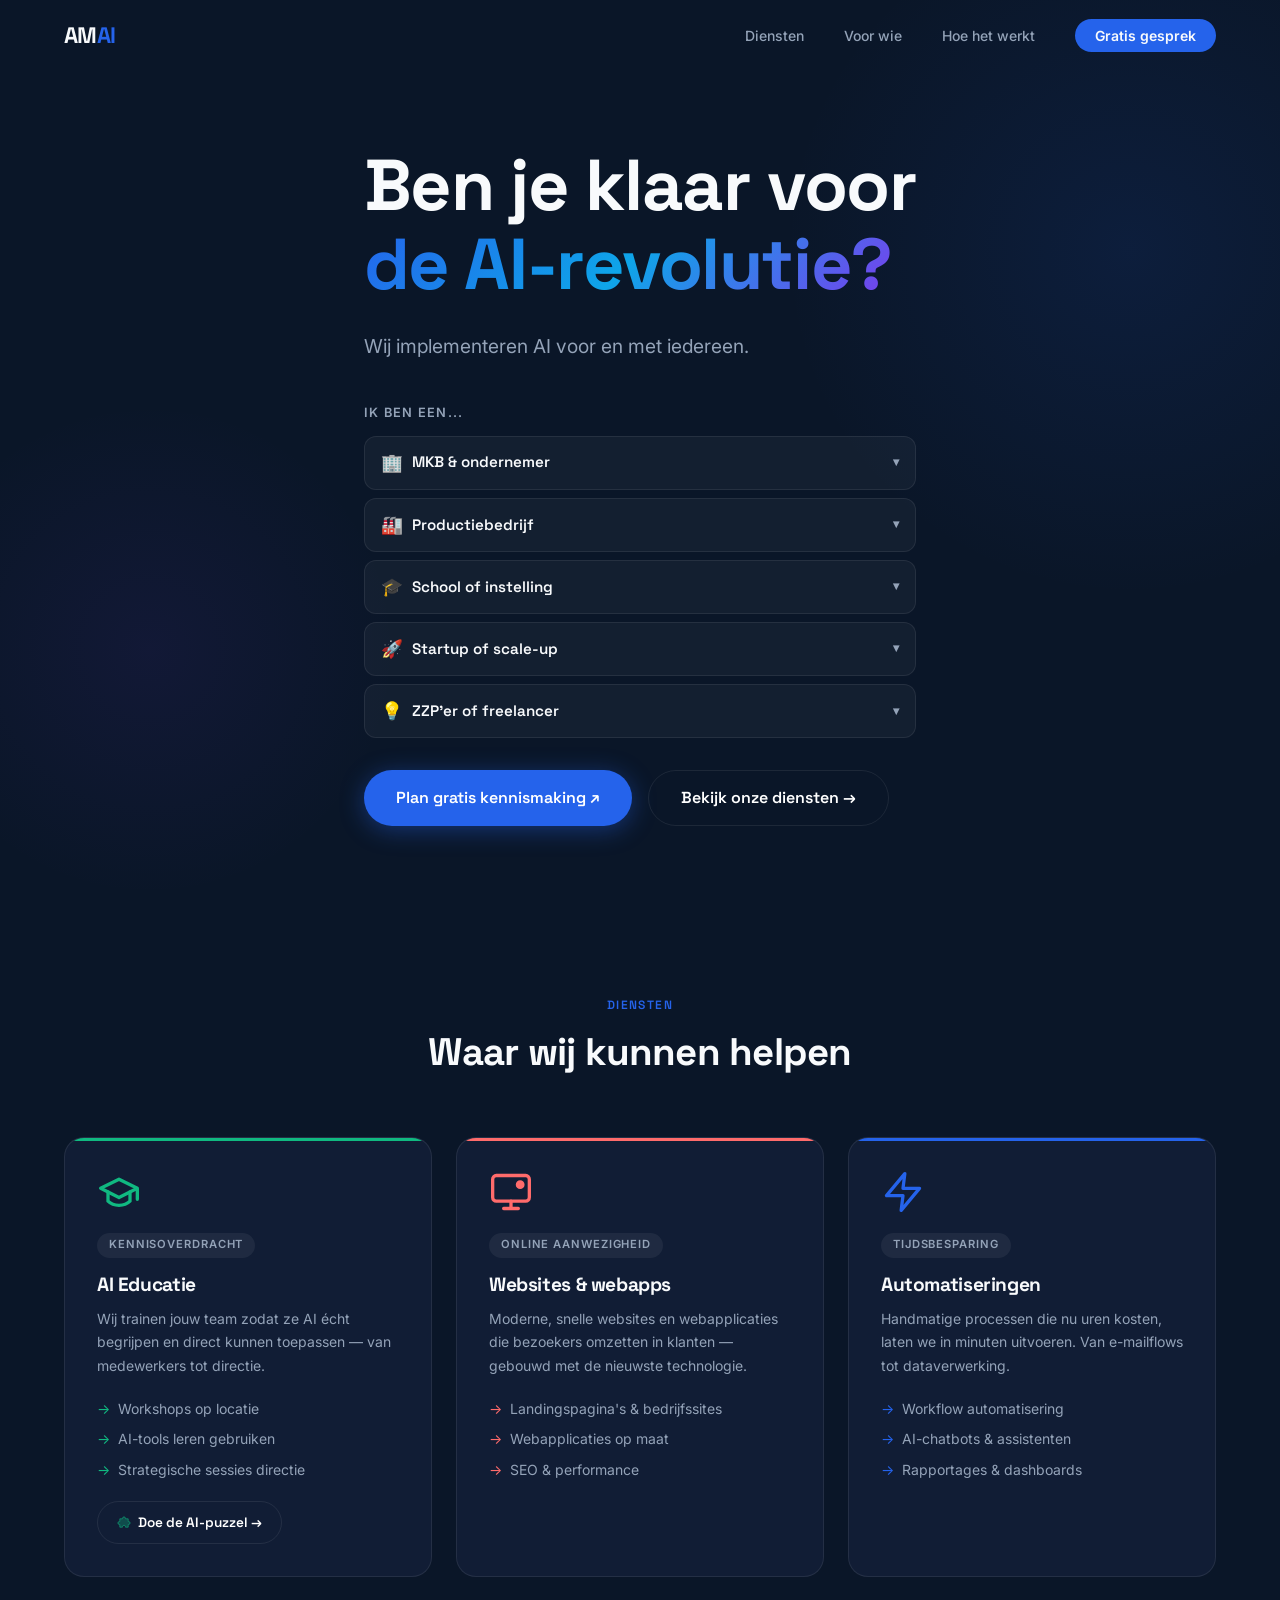
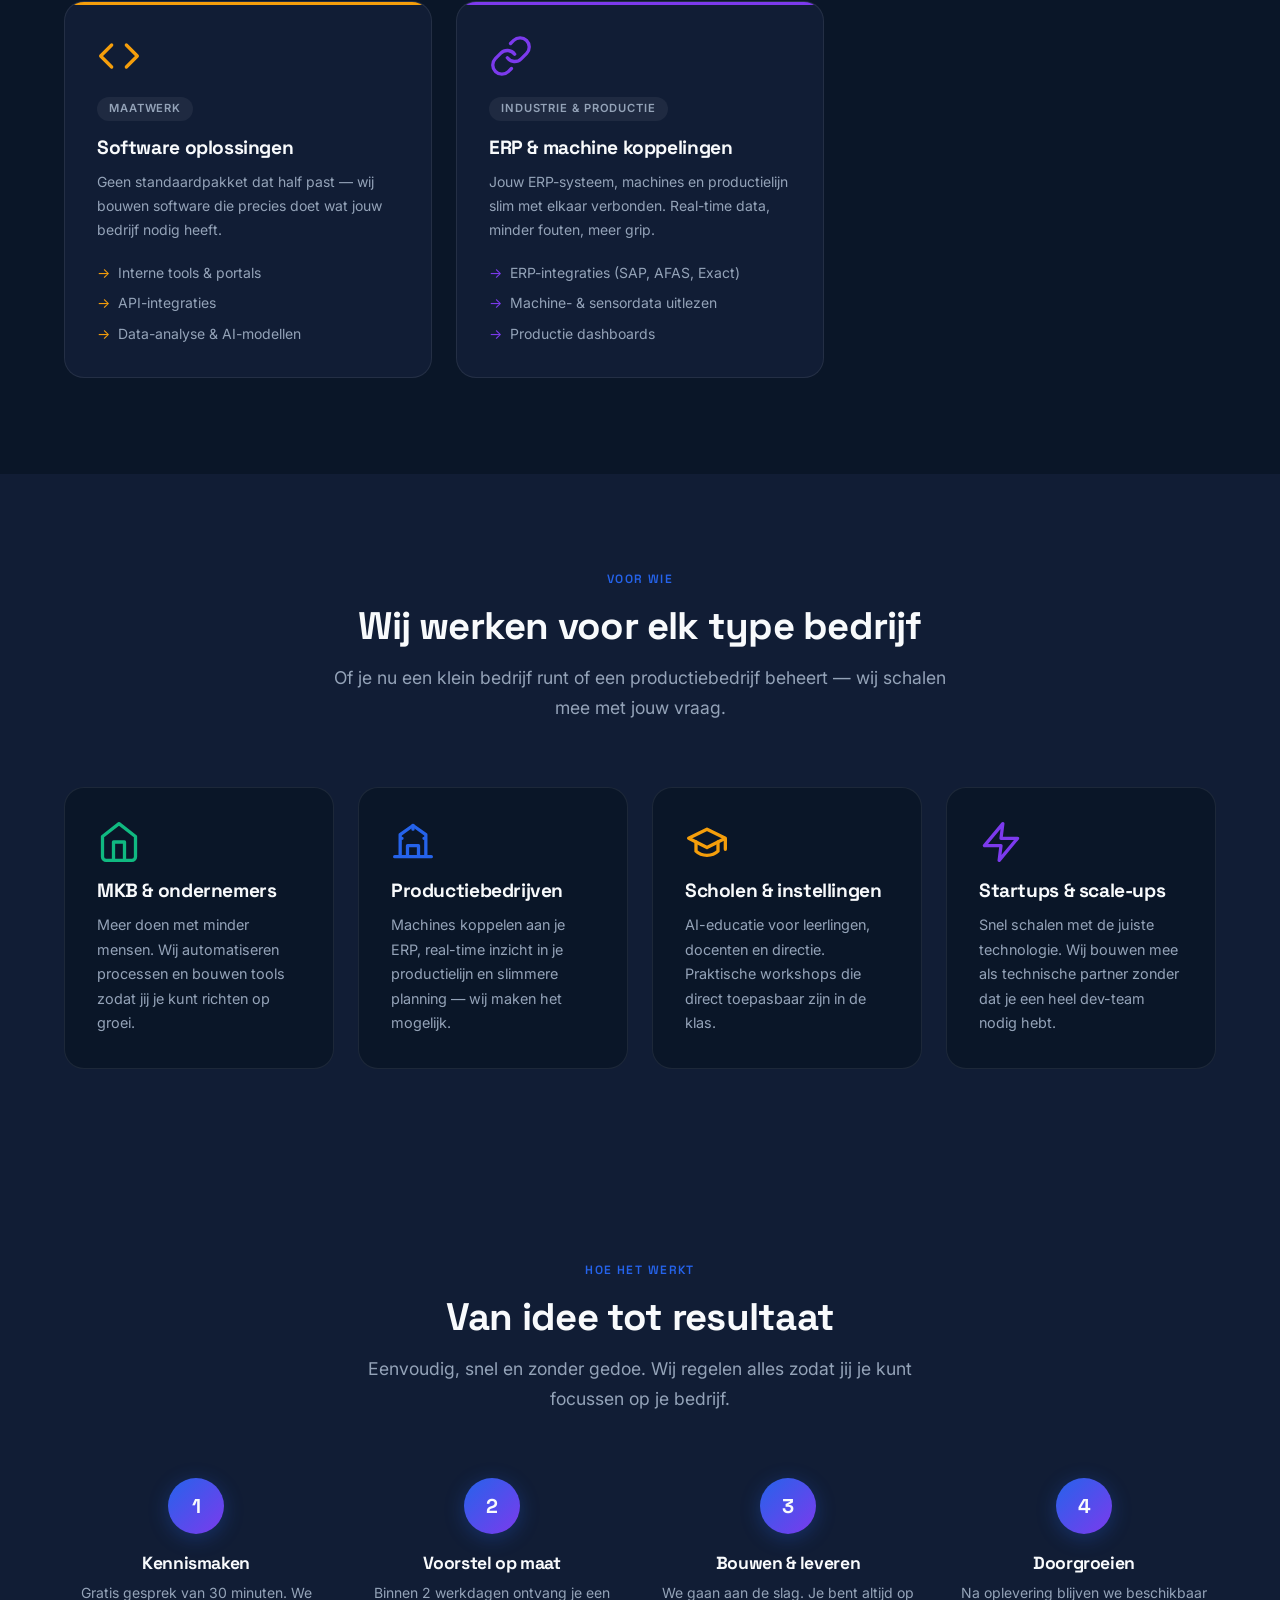
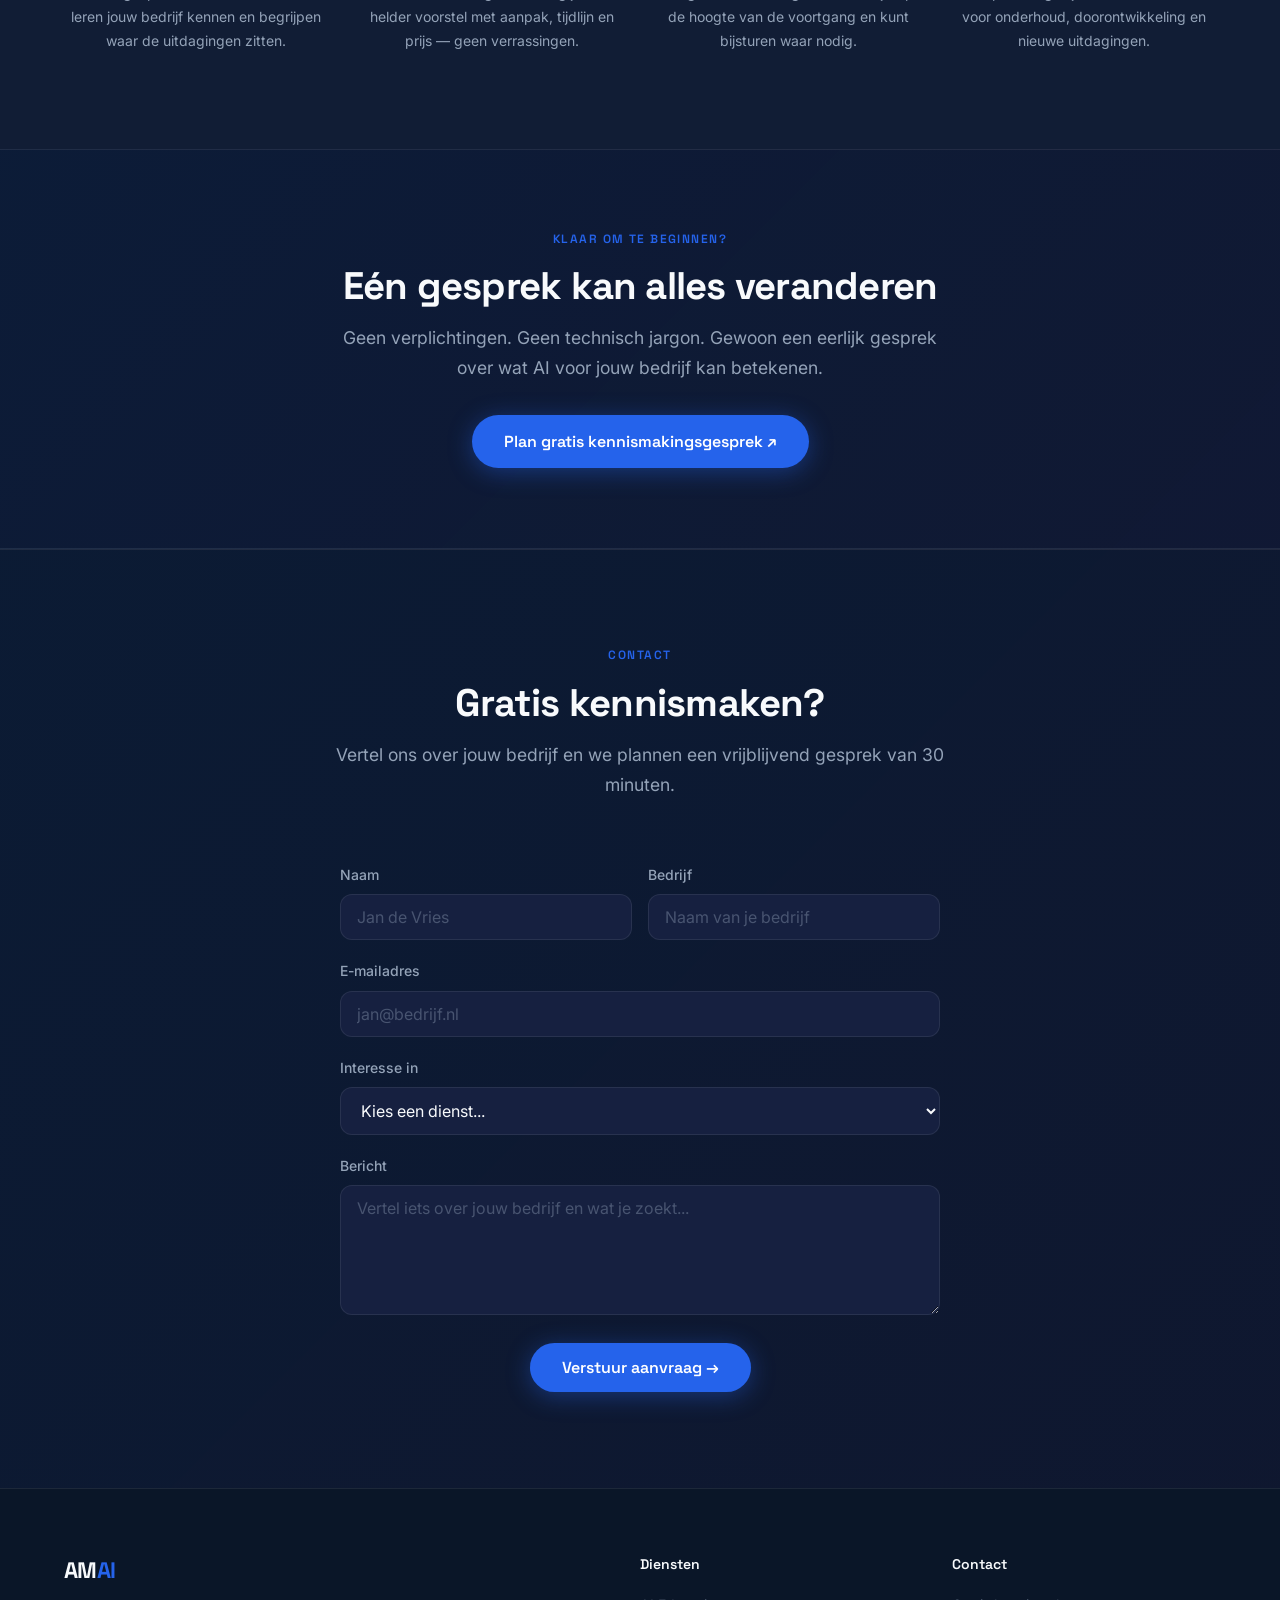
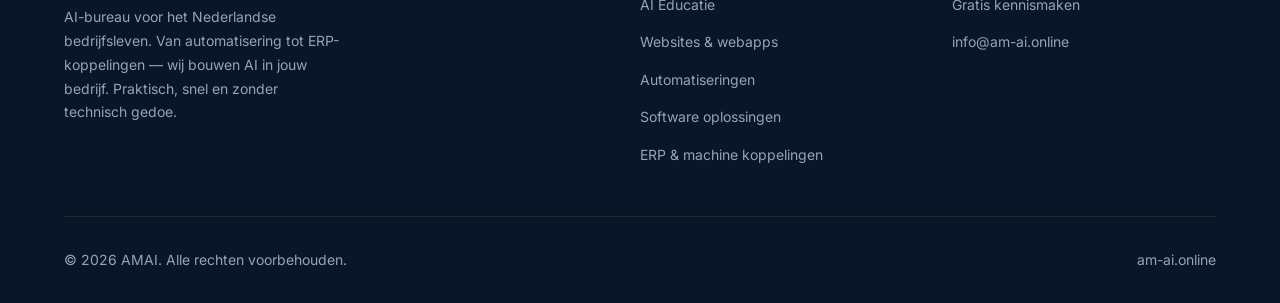
==== commit f91bfa34: "Puzzel button toegevoegd aan AI Educatie kaart Co-Authored-By: Claude Sonnet 4.6 <noreply@anthropic." ====
--- a/index.html
+++ b/index.html
@@ -163,6 +163,10 @@
           <li>AI-tools leren gebruiken</li>
           <li>Strategische sessies directie</li>
         </ul>
+        <a href="ai-puzzel.html" class="btn btn--outline" style="margin-top:1.25rem; font-size:0.85rem; padding:0.6rem 1.2rem; display:inline-flex; gap:0.4rem; align-items:center;">
+          <svg width="14" height="14" viewBox="0 0 100 100" fill="none"><path d="M20,20 L39,20 C39,20 39,6 50,6 C61,6 61,20 61,20 L80,20 L80,39 C80,39 94,39 94,50 C94,61 80,61 80,61 L80,80 L61,80 C61,80 61,66 50,66 C39,66 39,80 39,80 L20,80 L20,61 C20,61 6,61 6,50 C6,39 20,39 20,39 Z" fill="#10B981" fill-opacity="0.3" stroke="#10B981" stroke-width="4"/></svg>
+          Doe de AI-puzzel →
+        </a>
       </div>
 
       <div class="module-card module-card--2 reveal reveal-delay-2">
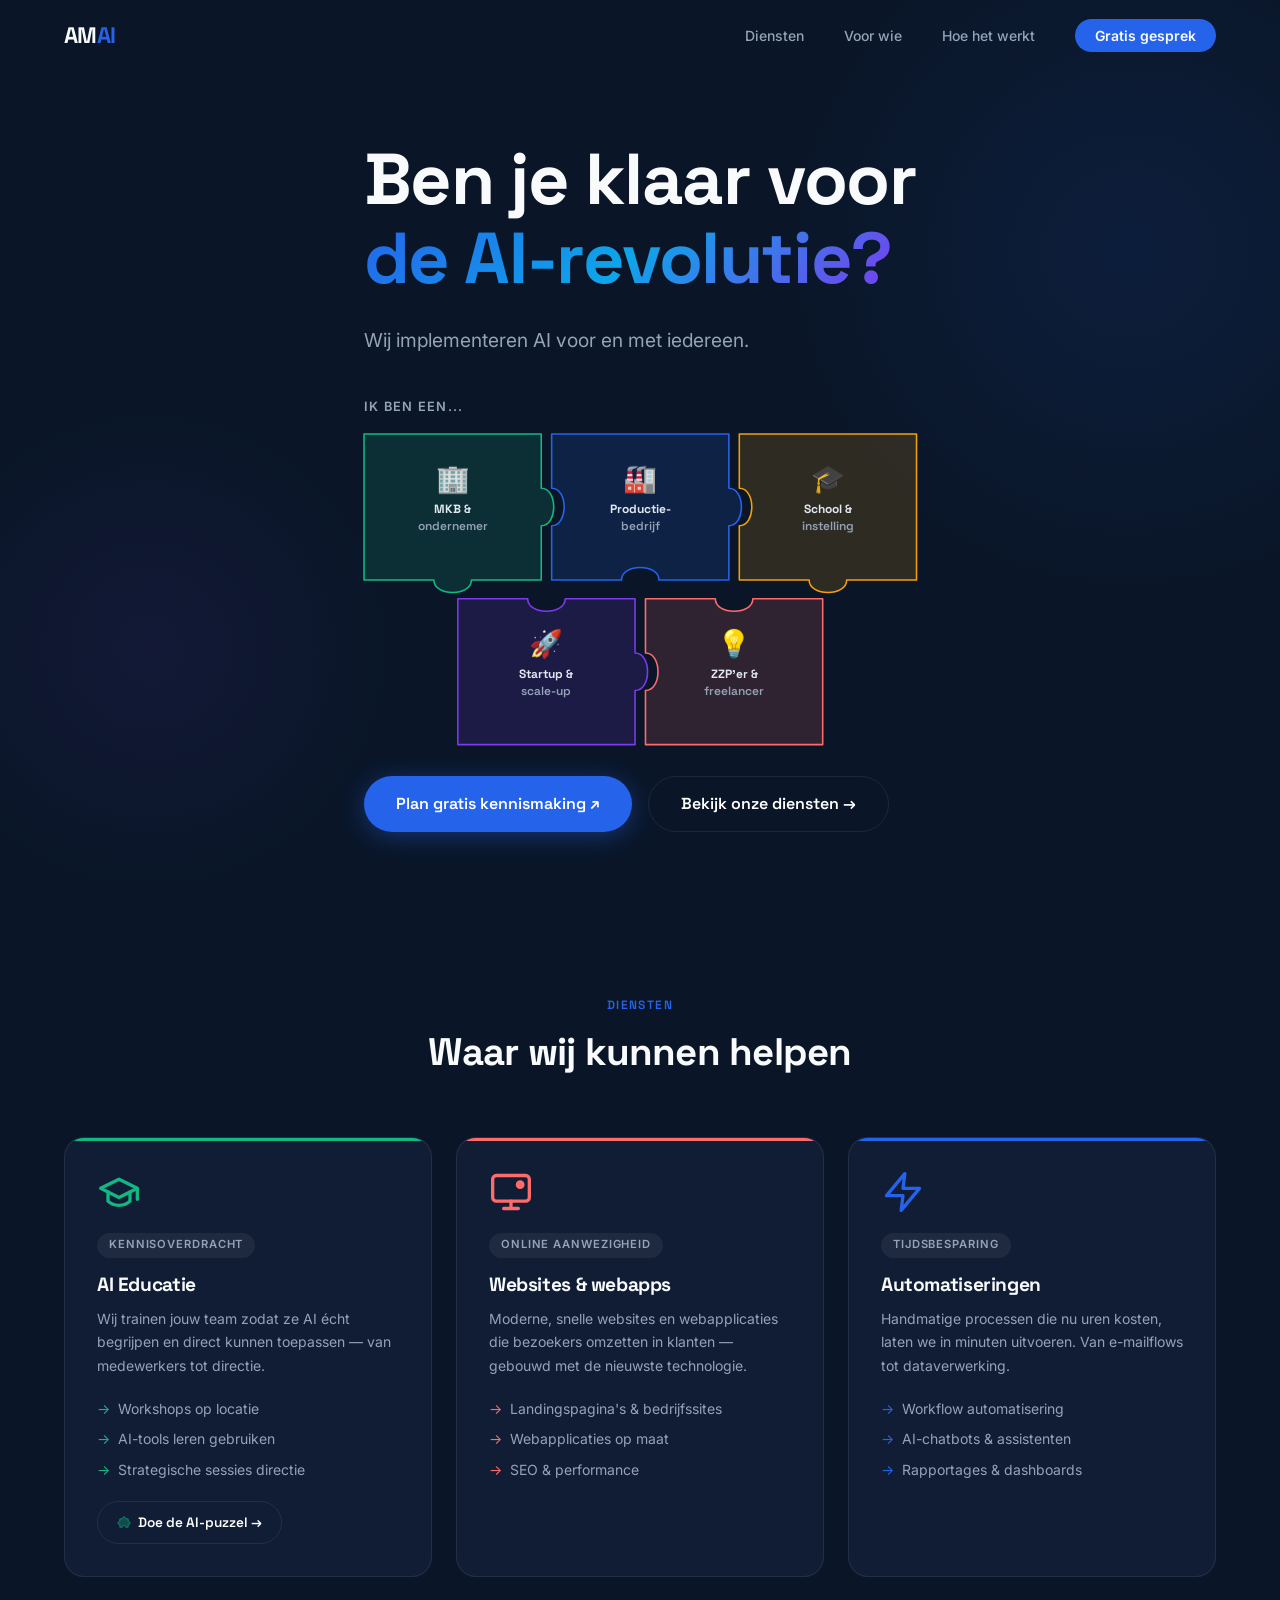
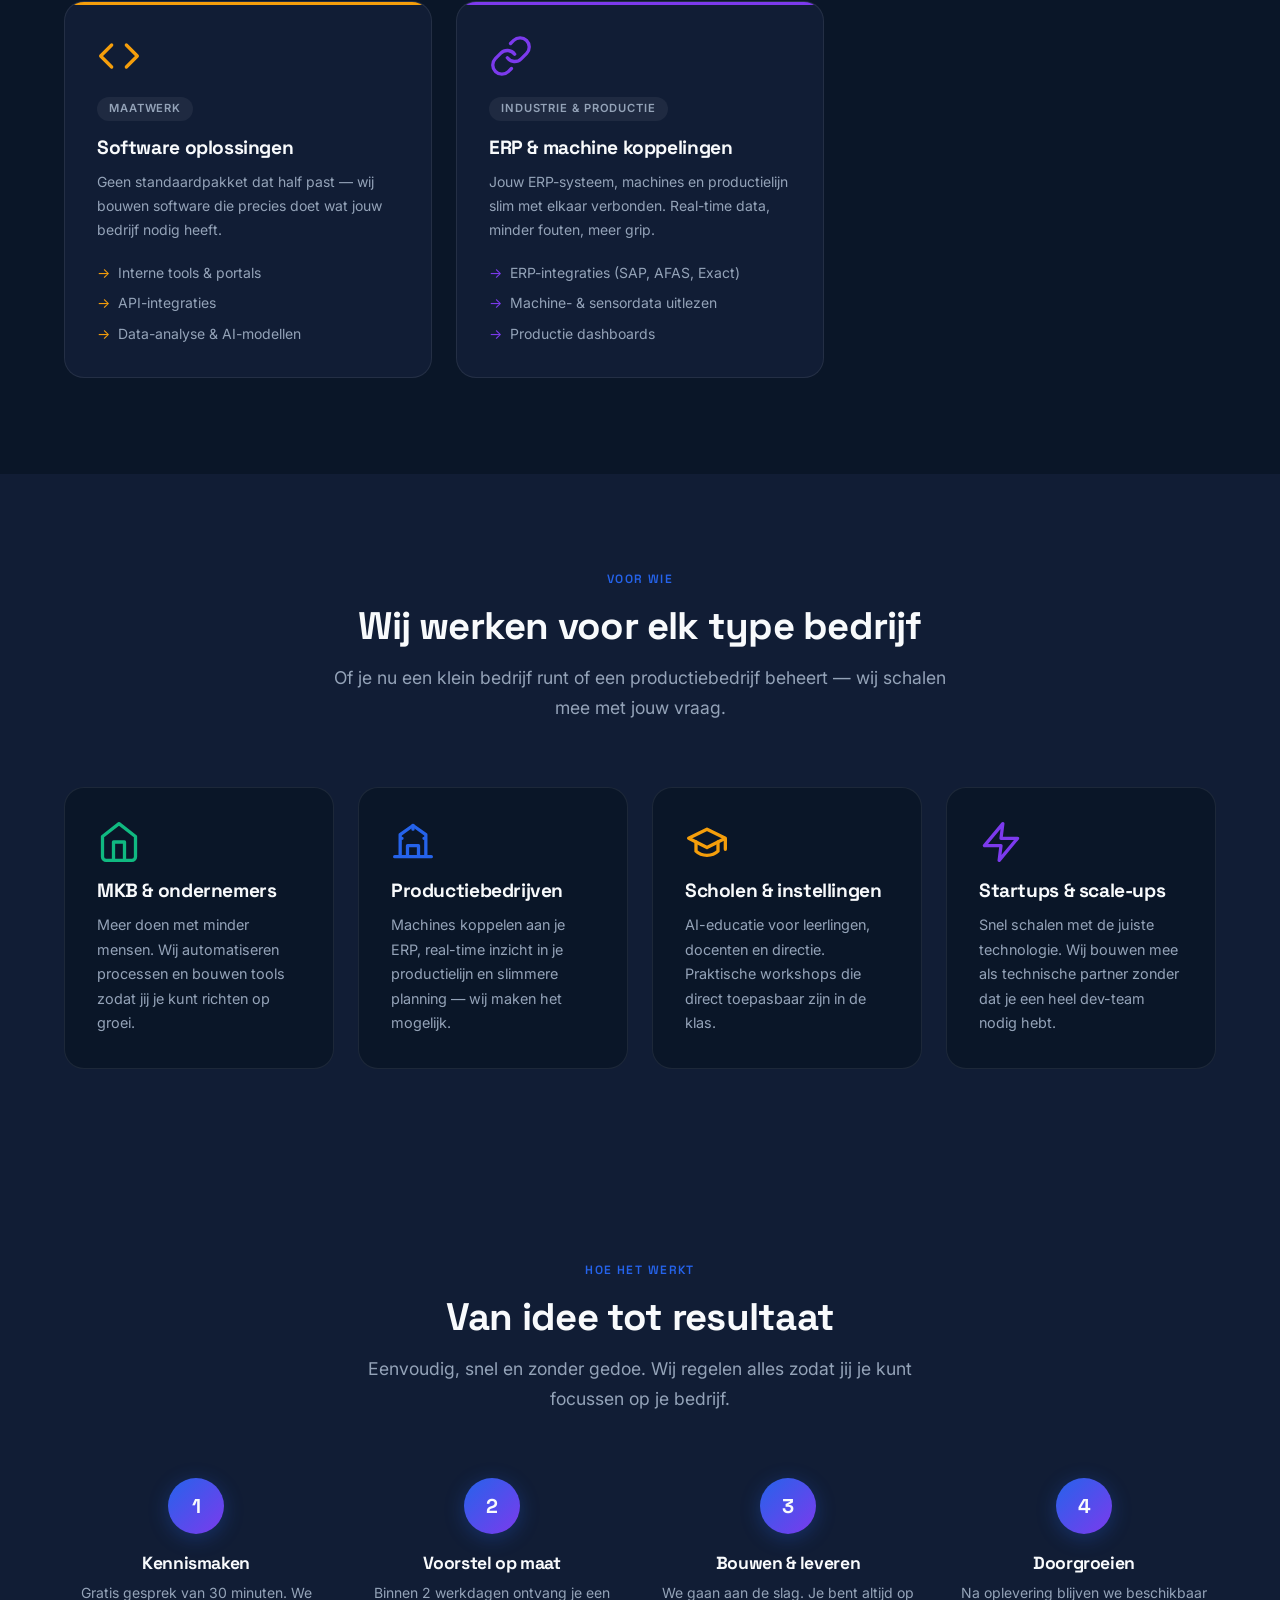
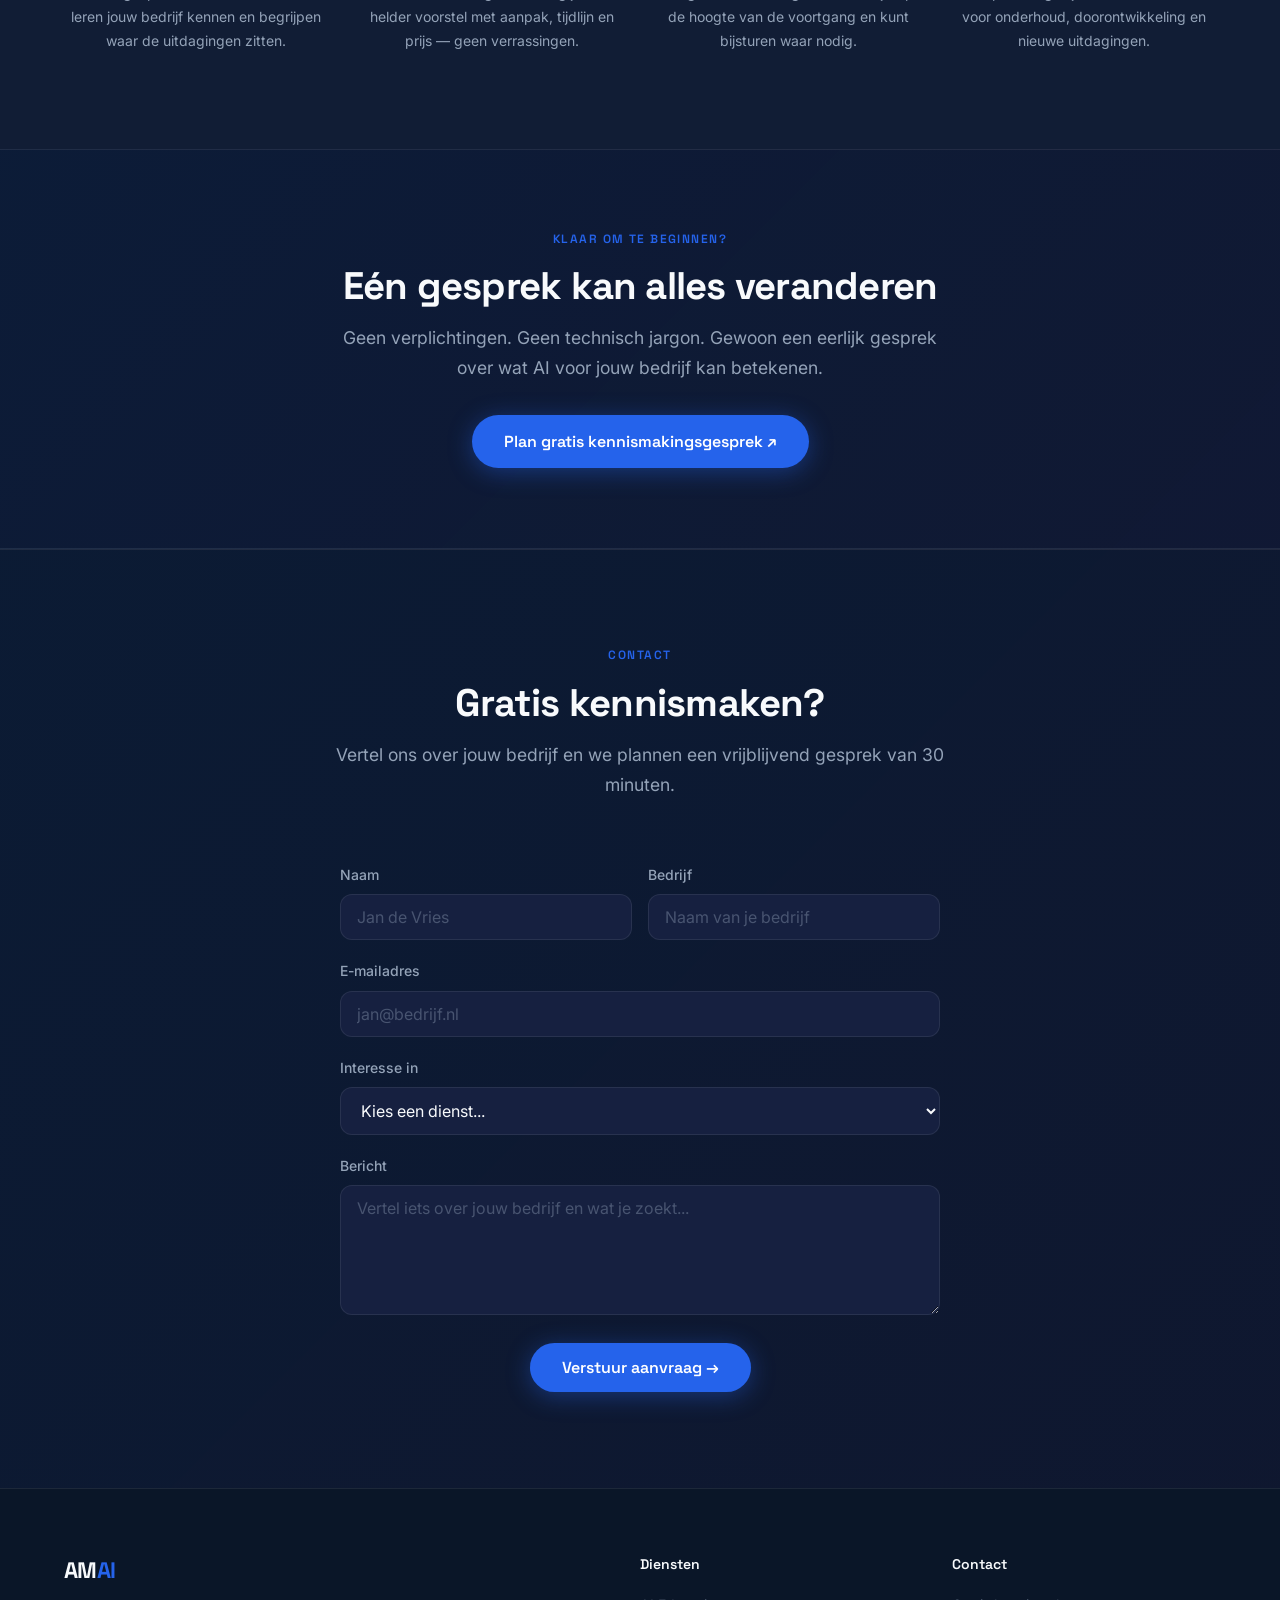
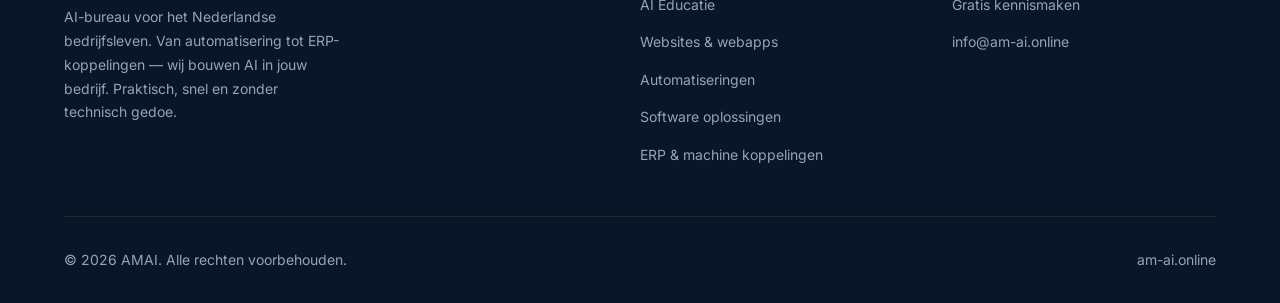
==== commit 4b6dce49: "Redesign doelgroep selector als interactief SVG puzzel 5 klikbare puzzelstukken (MKB, Productie, Sch" ====
--- a/index.html
+++ b/index.html
@@ -10,43 +10,26 @@
 <link rel="stylesheet" href="style.css">
 <link rel="stylesheet" href="main.css">
 <style>
-.hero__selector { margin: 2rem 0 0; max-width: 560px; }
-.selector__label { font-size: 0.8rem; font-weight: 600; letter-spacing: 0.1em; text-transform: uppercase; color: var(--color-muted); margin-bottom: 0.75rem; }
-.selector__options { display: flex; flex-direction: column; gap: 0.5rem; }
-.selector__option {
-  background: rgba(255,255,255,0.04);
-  border: 1px solid var(--color-border);
+/* PUZZLE SELECTOR */
+.puzzle-selector { margin: 2rem 0 0; max-width: 560px; }
+.selector__label { font-size: 0.8rem; font-weight: 600; letter-spacing: 0.1em; text-transform: uppercase; color: var(--color-muted); margin-bottom: 1rem; }
+.pz-svg { overflow: visible; display: block; width: 100%; cursor: pointer; }
+.pz-piece { transition: filter 0.2s ease, transform 0.2s ease; transform-origin: center; transform-box: fill-box; }
+.pz-piece:hover { filter: brightness(1.3) drop-shadow(0 2px 8px rgba(0,0,0,0.4)); transform: scale(1.03); }
+.pz-piece.active { filter: brightness(1.5) drop-shadow(0 4px 16px rgba(0,0,0,0.5)); transform: scale(1.06) translateY(-3px); }
+.pz-shape { transition: fill-opacity 0.2s; }
+.pz-panel {
+  display: none;
+  margin-top: 1.25rem;
+  padding: 1.25rem 1.5rem;
+  background: rgba(255,255,255,0.03);
+  border: 1px solid rgba(255,255,255,0.08);
   border-radius: var(--radius-md);
-  padding: 0.75rem 1rem;
-  cursor: pointer;
-  font-family: var(--font-display);
-  font-weight: 600;
-  font-size: 0.95rem;
-  display: flex;
-  align-items: center;
-  gap: 0.6rem;
-  flex-wrap: wrap;
-  transition: border-color 0.2s, background 0.2s;
-  position: relative;
-}
-.selector__option:hover { border-color: rgba(37,99,235,0.5); background: rgba(37,99,235,0.06); }
-.selector__option.open { border-color: rgba(37,99,235,0.6); background: rgba(37,99,235,0.08); }
-.selector__arrow { margin-left: auto; font-size: 0.75rem; color: var(--color-muted); transition: transform 0.25s; }
-.selector__option.open .selector__arrow { transform: rotate(180deg); }
-.selector__icon { font-size: 1.1rem; }
-.selector__dropdown {
-  display: none;
-  width: 100%;
-  padding-top: 0.75rem;
-  margin-top: 0.5rem;
-  border-top: 1px solid var(--color-border);
-  font-family: var(--font-body);
-  font-weight: 400;
-  font-size: 0.875rem;
-  color: var(--color-muted);
-  line-height: 1.7;
-}
-.selector__option.open .selector__dropdown { display: block; }
+  animation: fadeUp 0.3s ease both;
+}
+.pz-panel.visible { display: block; }
+.pz-panel__title { font-family: var(--font-display); font-weight: 700; font-size: 1rem; margin-bottom: 0.5rem; }
+.pz-panel__desc { font-size: 0.875rem; color: var(--color-muted); line-height: 1.75; margin-bottom: 1rem; }
 </style>
 </head>
 <body>
@@ -90,45 +73,69 @@
         Wij implementeren AI voor en met iedereen.
       </p>
 
-      <!-- DOELGROEP DROPDOWN -->
-      <div class="hero__selector">
+      <!-- PUZZEL DOELGROEPEN -->
+      <div class="puzzle-selector">
         <div class="selector__label">Ik ben een...</div>
-        <div class="selector__options">
-          <div class="selector__option" onclick="toggleDropdown(this)" data-target="mkb">
-            <span class="selector__icon">🏢</span> MKB & ondernemer <span class="selector__arrow">▾</span>
-            <div class="selector__dropdown">
-              <p>Meer doen met minder mensen. Wij automatiseren processen en bouwen tools zodat jij je kunt richten op groei.</p>
-              <a href="#contact" class="btn btn--primary" style="margin-top:1rem; font-size:0.85rem; padding:0.6rem 1.4rem;">Gratis kennismaken ↗</a>
-            </div>
-          </div>
-          <div class="selector__option" onclick="toggleDropdown(this)" data-target="productie">
-            <span class="selector__icon">🏭</span> Productiebedrijf <span class="selector__arrow">▾</span>
-            <div class="selector__dropdown">
-              <p>Machines koppelen aan je ERP, real-time inzicht in je productielijn en slimmere planning — wij maken het mogelijk.</p>
-              <a href="#contact" class="btn btn--primary" style="margin-top:1rem; font-size:0.85rem; padding:0.6rem 1.4rem;">Gratis kennismaken ↗</a>
-            </div>
-          </div>
-          <div class="selector__option" onclick="toggleDropdown(this)" data-target="school">
-            <span class="selector__icon">🎓</span> School of instelling <span class="selector__arrow">▾</span>
-            <div class="selector__dropdown">
-              <p>AI-educatie voor leerlingen, docenten en directie. Praktische workshops die direct toepasbaar zijn in de klas.</p>
-              <a href="#contact" class="btn btn--primary" style="margin-top:1rem; font-size:0.85rem; padding:0.6rem 1.4rem;">Gratis kennismaken ↗</a>
-            </div>
-          </div>
-          <div class="selector__option" onclick="toggleDropdown(this)" data-target="startup">
-            <span class="selector__icon">🚀</span> Startup of scale-up <span class="selector__arrow">▾</span>
-            <div class="selector__dropdown">
-              <p>Snel schalen met de juiste technologie. Wij bouwen mee als technische partner zonder dat je een heel dev-team nodig hebt.</p>
-              <a href="#contact" class="btn btn--primary" style="margin-top:1rem; font-size:0.85rem; padding:0.6rem 1.4rem;">Gratis kennismaken ↗</a>
-            </div>
-          </div>
-          <div class="selector__option" onclick="toggleDropdown(this)" data-target="zzp">
-            <span class="selector__icon">💡</span> ZZP'er of freelancer <span class="selector__arrow">▾</span>
-            <div class="selector__dropdown">
-              <p>AI als persoonlijke assistent. Wij leren je de tools die je productiviteit verdubbelen — zodat jij meer kunt doen in minder tijd.</p>
-              <a href="#contact" class="btn btn--primary" style="margin-top:1rem; font-size:0.85rem; padding:0.6rem 1.4rem;">Gratis kennismaken ↗</a>
-            </div>
-          </div>
+
+        <!--
+          SVG viewBox: 0 0 530 298
+          3 stukken rij 1 (elk 170×140), gap 10 → totaal 530 breed
+          2 stukken rij 2 (elk 170×140), gecentreerd, offset 90, gap 10
+          Nub diepte: 16px, nub breedte: 36px
+        -->
+        <svg class="pz-svg" viewBox="0 0 530 298" xmlns="http://www.w3.org/2000/svg" role="group" aria-label="Kies je doelgroep">
+
+          <!-- P1: MKB — rechts tab uit, onder tab uit -->
+          <g class="pz-piece" onclick="pickPz(0)" role="button" aria-label="MKB en ondernemer" tabindex="0">
+            <path class="pz-shape" d="M0,0 L170,0 L170,52 C186,52 186,88 170,88 L170,140 L103,140 C103,156 67,156 67,140 L0,140 Z"
+                  fill="#10B981" fill-opacity="0.15" stroke="#10B981" stroke-width="1.5" stroke-linejoin="round"/>
+            <text x="85" y="52" text-anchor="middle" font-size="26" style="user-select:none">🏢</text>
+            <text x="85" y="76" text-anchor="middle" font-size="11.5" fill="#E2E8F0" font-family="Space Grotesk,sans-serif" font-weight="700" style="user-select:none">MKB &amp;</text>
+            <text x="85" y="92" text-anchor="middle" font-size="11.5" fill="#94A3B8" font-family="Space Grotesk,sans-serif" font-weight="600" style="user-select:none">ondernemer</text>
+          </g>
+
+          <!-- P2: Productie — links socket, rechts tab uit, onder socket -->
+          <g class="pz-piece" onclick="pickPz(1)" role="button" aria-label="Productiebedrijf" tabindex="0" transform="translate(180,0)">
+            <path class="pz-shape" d="M0,0 L170,0 L170,52 C186,52 186,88 170,88 L170,140 L103,140 C103,124 67,124 67,140 L0,140 L0,88 C16,88 16,52 0,52 Z"
+                  fill="#2563EB" fill-opacity="0.15" stroke="#2563EB" stroke-width="1.5" stroke-linejoin="round"/>
+            <text x="85" y="52" text-anchor="middle" font-size="26" style="user-select:none">🏭</text>
+            <text x="85" y="76" text-anchor="middle" font-size="11.5" fill="#E2E8F0" font-family="Space Grotesk,sans-serif" font-weight="700" style="user-select:none">Productie-</text>
+            <text x="85" y="92" text-anchor="middle" font-size="11.5" fill="#94A3B8" font-family="Space Grotesk,sans-serif" font-weight="600" style="user-select:none">bedrijf</text>
+          </g>
+
+          <!-- P3: School — links socket, onder tab uit -->
+          <g class="pz-piece" onclick="pickPz(2)" role="button" aria-label="School of instelling" tabindex="0" transform="translate(360,0)">
+            <path class="pz-shape" d="M0,0 L170,0 L170,140 L103,140 C103,156 67,156 67,140 L0,140 L0,88 C16,88 16,52 0,52 Z"
+                  fill="#F59E0B" fill-opacity="0.15" stroke="#F59E0B" stroke-width="1.5" stroke-linejoin="round"/>
+            <text x="85" y="52" text-anchor="middle" font-size="26" style="user-select:none">🎓</text>
+            <text x="85" y="76" text-anchor="middle" font-size="11.5" fill="#E2E8F0" font-family="Space Grotesk,sans-serif" font-weight="700" style="user-select:none">School &amp;</text>
+            <text x="85" y="92" text-anchor="middle" font-size="11.5" fill="#94A3B8" font-family="Space Grotesk,sans-serif" font-weight="600" style="user-select:none">instelling</text>
+          </g>
+
+          <!-- P4: Startup — boven socket, rechts tab uit -->
+          <g class="pz-piece" onclick="pickPz(3)" role="button" aria-label="Startup of scale-up" tabindex="0" transform="translate(90,158)">
+            <path class="pz-shape" d="M0,0 L67,0 C67,16 103,16 103,0 L170,0 L170,52 C186,52 186,88 170,88 L170,140 L0,140 Z"
+                  fill="#7C3AED" fill-opacity="0.15" stroke="#7C3AED" stroke-width="1.5" stroke-linejoin="round"/>
+            <text x="85" y="52" text-anchor="middle" font-size="26" style="user-select:none">🚀</text>
+            <text x="85" y="76" text-anchor="middle" font-size="11.5" fill="#E2E8F0" font-family="Space Grotesk,sans-serif" font-weight="700" style="user-select:none">Startup &amp;</text>
+            <text x="85" y="92" text-anchor="middle" font-size="11.5" fill="#94A3B8" font-family="Space Grotesk,sans-serif" font-weight="600" style="user-select:none">scale-up</text>
+          </g>
+
+          <!-- P5: ZZP — boven socket, links socket -->
+          <g class="pz-piece" onclick="pickPz(4)" role="button" aria-label="ZZP'er of freelancer" tabindex="0" transform="translate(270,158)">
+            <path class="pz-shape" d="M0,0 L67,0 C67,16 103,16 103,0 L170,0 L170,140 L0,140 L0,88 C16,88 16,52 0,52 Z"
+                  fill="#FF6B6B" fill-opacity="0.15" stroke="#FF6B6B" stroke-width="1.5" stroke-linejoin="round"/>
+            <text x="85" y="52" text-anchor="middle" font-size="26" style="user-select:none">💡</text>
+            <text x="85" y="76" text-anchor="middle" font-size="11.5" fill="#E2E8F0" font-family="Space Grotesk,sans-serif" font-weight="700" style="user-select:none">ZZP'er &amp;</text>
+            <text x="85" y="92" text-anchor="middle" font-size="11.5" fill="#94A3B8" font-family="Space Grotesk,sans-serif" font-weight="600" style="user-select:none">freelancer</text>
+          </g>
+
+        </svg>
+
+        <div class="pz-panel" id="pzPanel">
+          <div class="pz-panel__title" id="pzTitle"></div>
+          <div class="pz-panel__desc" id="pzDesc"></div>
+          <a href="#contact" class="btn btn--primary" style="font-size:0.85rem; padding:0.6rem 1.4rem;">Gratis kennismaken ↗</a>
         </div>
       </div>
 
@@ -412,12 +419,35 @@
 <script src="script.js"></script>
 <script>
 
-// DOELGROEP DROPDOWN
-function toggleDropdown(el) {
-  const isOpen = el.classList.contains('open');
-  document.querySelectorAll('.selector__option').forEach(o => o.classList.remove('open'));
-  if (!isOpen) el.classList.add('open');
-}
+// PUZZEL DOELGROEP SELECTOR
+const PZ_DATA = [
+  { color: '#10B981', title: 'MKB & ondernemer', desc: 'Meer doen met minder mensen. Wij automatiseren processen en bouwen tools zodat jij je kunt richten op groei.' },
+  { color: '#2563EB', title: 'Productiebedrijf',  desc: 'Machines koppelen aan je ERP, real-time inzicht in je productielijn en slimmere planning — wij maken het mogelijk.' },
+  { color: '#F59E0B', title: 'School & instelling', desc: 'AI-educatie voor leerlingen, docenten en directie. Praktische workshops die direct toepasbaar zijn in de klas.' },
+  { color: '#7C3AED', title: 'Startup & scale-up', desc: 'Snel schalen met de juiste technologie. Wij bouwen mee als technische partner zonder dat je een heel dev-team nodig hebt.' },
+  { color: '#FF6B6B', title: "ZZP'er & freelancer", desc: 'AI als persoonlijke assistent. Wij leren je de tools die je productiviteit verdubbelen — zodat jij meer kunt doen in minder tijd.' },
+];
+
+function pickPz(idx) {
+  const pieces = document.querySelectorAll('.pz-piece');
+  pieces.forEach((p, i) => p.classList.toggle('active', i === idx));
+  const d = PZ_DATA[idx];
+  const panel = document.getElementById('pzPanel');
+  document.getElementById('pzTitle').textContent = d.title;
+  document.getElementById('pzTitle').style.color = d.color;
+  document.getElementById('pzDesc').textContent = d.desc;
+  panel.style.borderColor = d.color + '33';
+  panel.classList.add('visible');
+}
+
+// Keyboard support voor puzzelstukken
+document.addEventListener('keydown', e => {
+  if ((e.key === 'Enter' || e.key === ' ') && document.activeElement.closest('.pz-piece')) {
+    e.preventDefault();
+    const pieces = Array.from(document.querySelectorAll('.pz-piece'));
+    pickPz(pieces.indexOf(document.activeElement.closest('.pz-piece')));
+  }
+});
 
 // NAV SCROLL
 const nav = document.getElementById('nav');
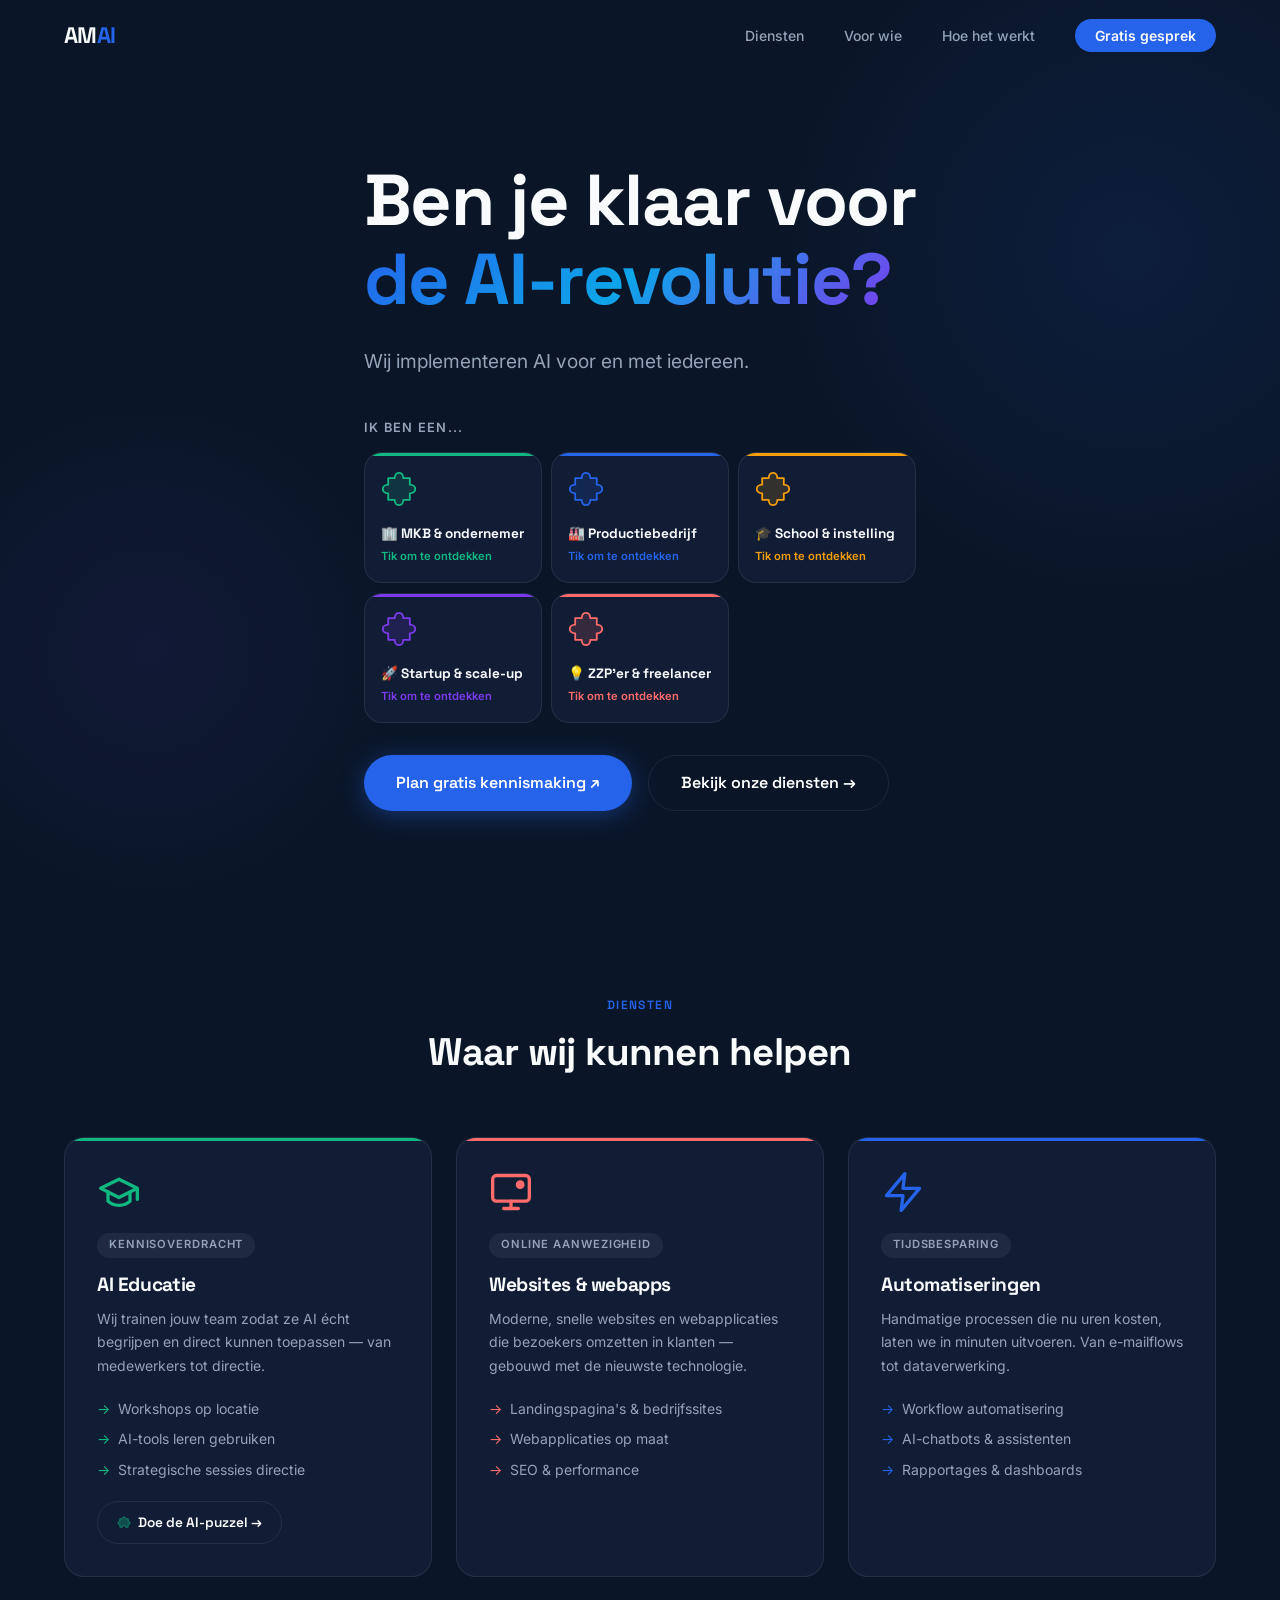
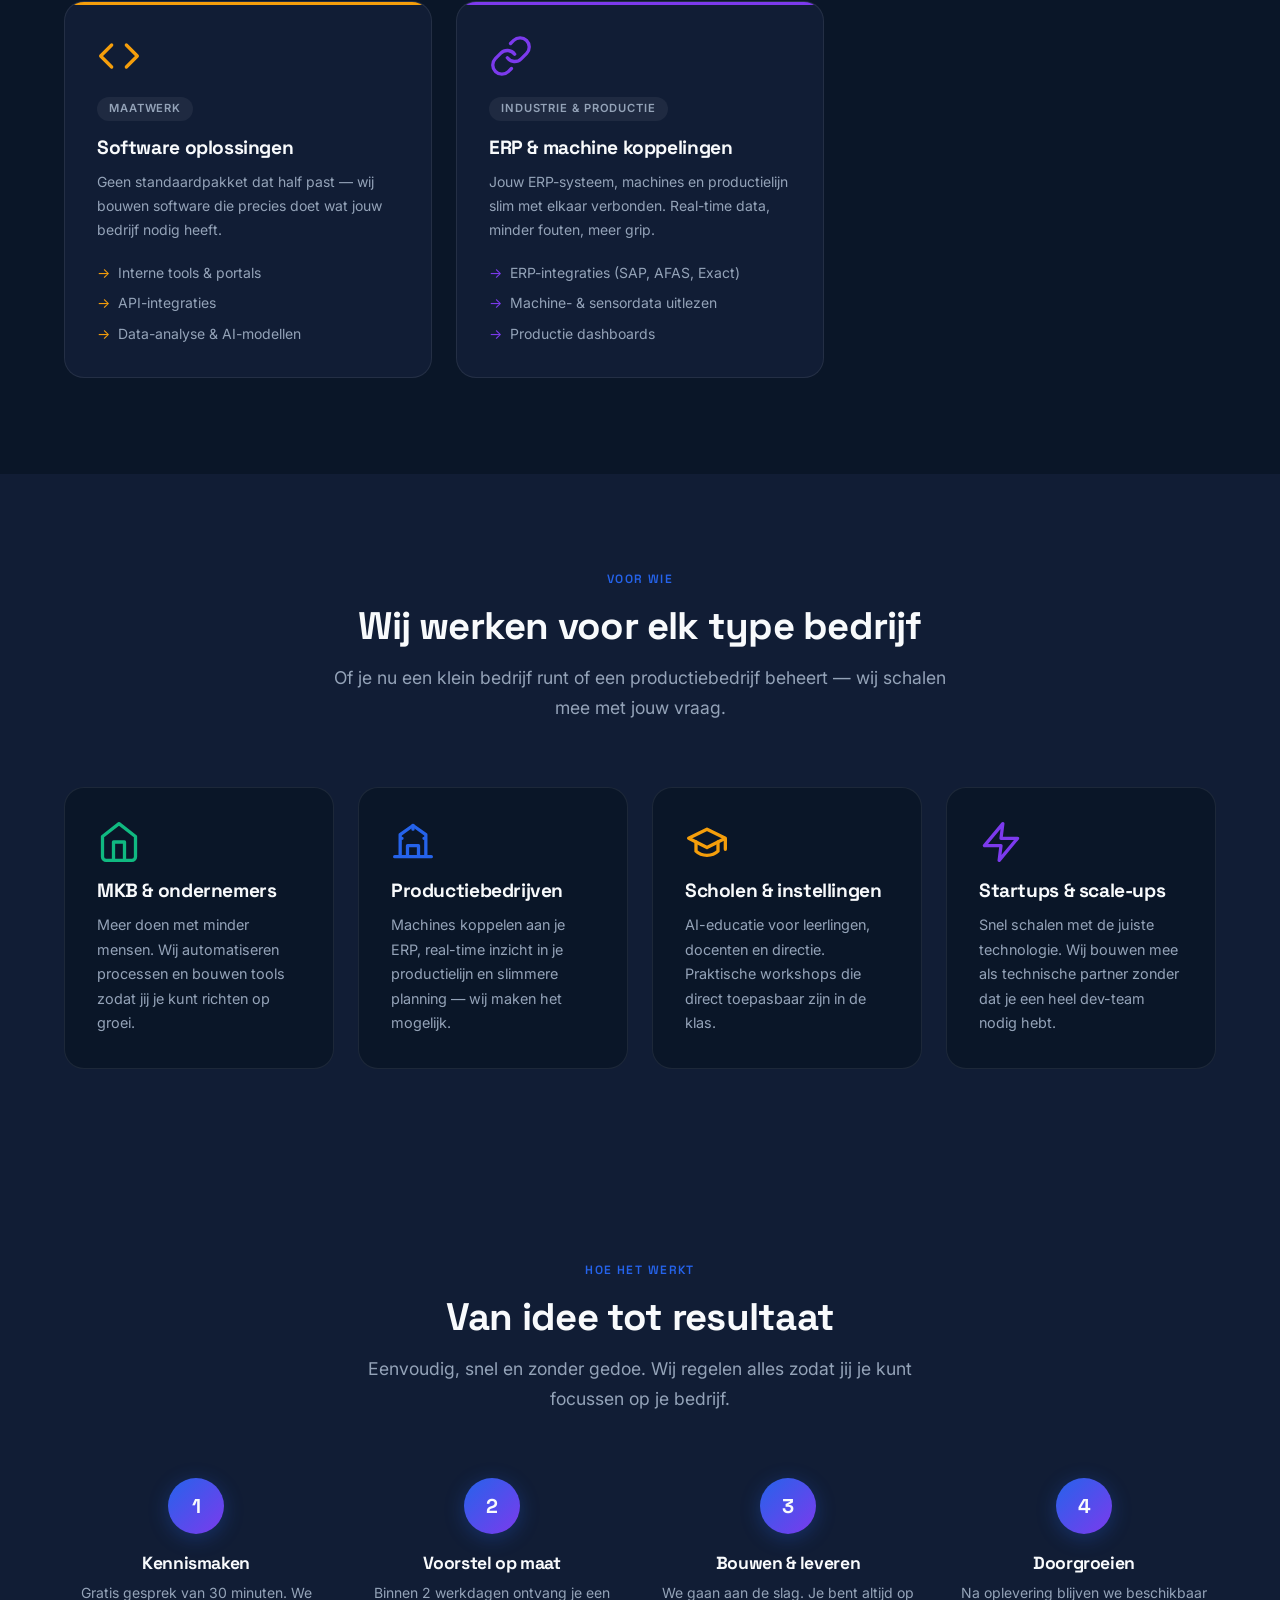
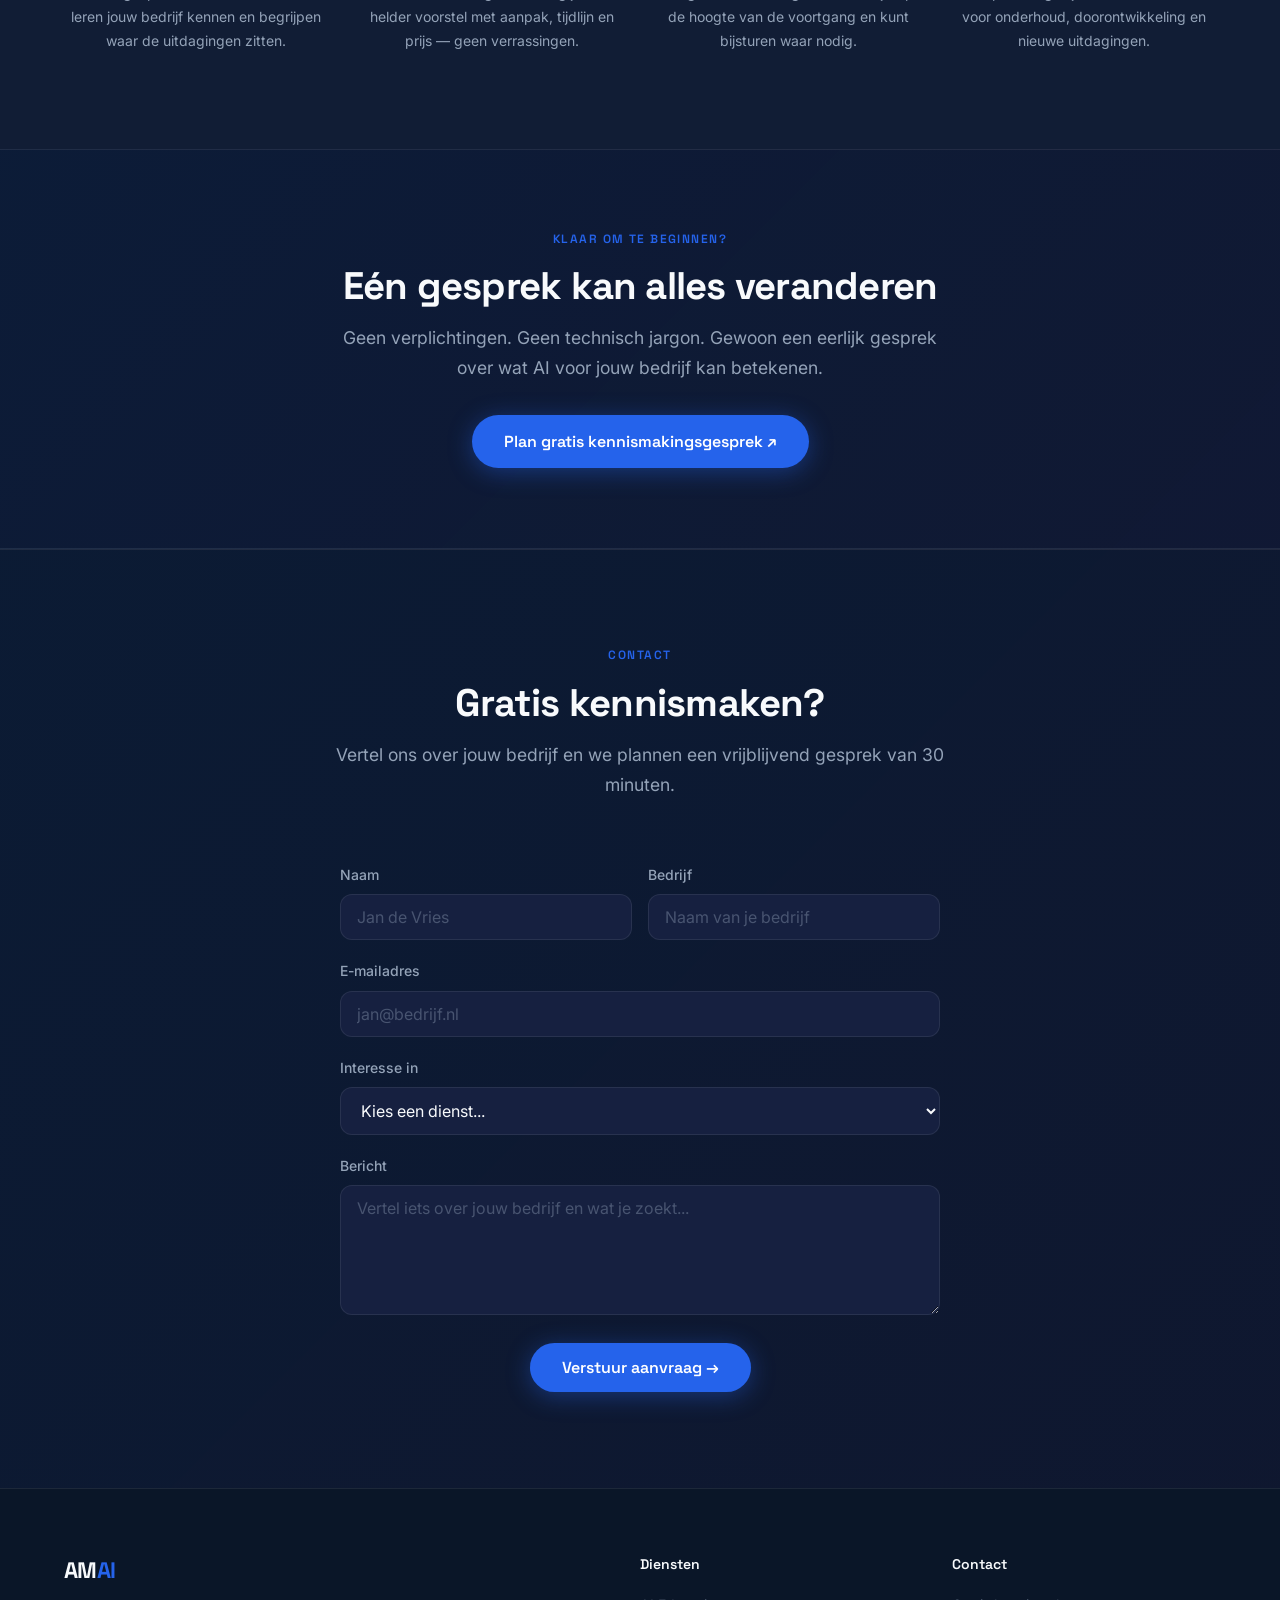
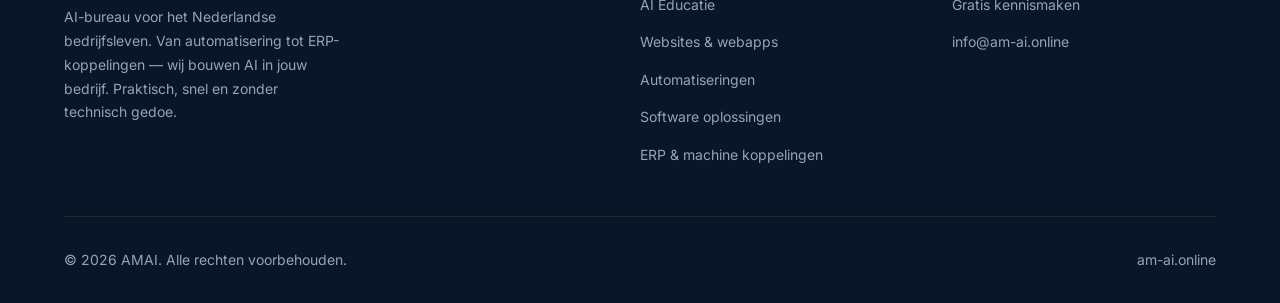
==== commit 13497420: "Puzzel selector: kaart-stijl zoals ai-puzzel.html 5 klikbare kaarten met gekleurde bovenbalk, puzzel" ====
--- a/index.html
+++ b/index.html
@@ -12,20 +12,43 @@
 <style>
 /* PUZZLE SELECTOR */
 .puzzle-selector { margin: 2rem 0 0; max-width: 560px; }
-.selector__label { font-size: 0.8rem; font-weight: 600; letter-spacing: 0.1em; text-transform: uppercase; color: var(--color-muted); margin-bottom: 1rem; }
-.pz-svg { overflow: visible; display: block; width: 100%; cursor: pointer; }
-.pz-piece { transition: filter 0.2s ease, transform 0.2s ease; transform-origin: center; transform-box: fill-box; }
-.pz-piece:hover { filter: brightness(1.3) drop-shadow(0 2px 8px rgba(0,0,0,0.4)); transform: scale(1.03); }
-.pz-piece.active { filter: brightness(1.5) drop-shadow(0 4px 16px rgba(0,0,0,0.5)); transform: scale(1.06) translateY(-3px); }
-.pz-shape { transition: fill-opacity 0.2s; }
+.selector__label { font-size: 0.8rem; font-weight: 600; letter-spacing: 0.1em; text-transform: uppercase; color: var(--color-muted); margin-bottom: 0.85rem; }
+.pz-grid { display: grid; grid-template-columns: repeat(auto-fit, minmax(158px, 1fr)); gap: 0.6rem; }
+.pz-card {
+  background: var(--color-bg-card);
+  border: 1.5px solid var(--color-border);
+  border-radius: 18px;
+  padding: 1.1rem 1rem 1rem;
+  cursor: pointer;
+  position: relative;
+  overflow: hidden;
+  transition: border-color 0.22s, box-shadow 0.22s, transform 0.22s;
+  user-select: none;
+}
+.pz-card::before {
+  content: ''; position: absolute; top: 0; left: 0; right: 0; height: 3px;
+  background: var(--pz-color); border-radius: 18px 18px 0 0;
+}
+.pz-card:hover { border-color: var(--pz-color); transform: translateY(-4px); box-shadow: 0 10px 30px rgba(0,0,0,0.3); }
+.pz-card.active { border-color: var(--pz-color); box-shadow: 0 0 28px color-mix(in srgb, var(--pz-color) 30%, transparent); transform: translateY(-5px); }
+.pz-card__icon { margin-bottom: 0.65rem; }
+.pz-card__name { font-family: var(--font-display); font-size: 0.85rem; font-weight: 700; color: var(--color-white); line-height: 1.3; }
+.pz-card__tap { font-size: 0.7rem; color: var(--pz-color); margin-top: 0.35rem; font-weight: 600; }
+.pz-card.active .pz-card__tap { opacity: 0; }
 .pz-panel {
   display: none;
-  margin-top: 1.25rem;
+  margin-top: 0.75rem;
   padding: 1.25rem 1.5rem;
-  background: rgba(255,255,255,0.03);
-  border: 1px solid rgba(255,255,255,0.08);
-  border-radius: var(--radius-md);
+  background: var(--color-bg-card);
+  border: 1.5px solid rgba(255,255,255,0.08);
+  border-radius: 18px;
+  position: relative;
+  overflow: hidden;
   animation: fadeUp 0.3s ease both;
+}
+.pz-panel::before {
+  content: ''; position: absolute; top: 0; left: 0; right: 0; height: 3px;
+  background: var(--pz-panel-color, var(--color-accent)); border-radius: 18px 18px 0 0;
 }
 .pz-panel.visible { display: block; }
 .pz-panel__title { font-family: var(--font-display); font-weight: 700; font-size: 1rem; margin-bottom: 0.5rem; }
@@ -76,61 +99,59 @@
       <!-- PUZZEL DOELGROEPEN -->
       <div class="puzzle-selector">
         <div class="selector__label">Ik ben een...</div>
-
-        <!--
-          SVG viewBox: 0 0 530 298
-          3 stukken rij 1 (elk 170×140), gap 10 → totaal 530 breed
-          2 stukken rij 2 (elk 170×140), gecentreerd, offset 90, gap 10
-          Nub diepte: 16px, nub breedte: 36px
-        -->
-        <svg class="pz-svg" viewBox="0 0 530 298" xmlns="http://www.w3.org/2000/svg" role="group" aria-label="Kies je doelgroep">
-
-          <!-- P1: MKB — rechts tab uit, onder tab uit -->
-          <g class="pz-piece" onclick="pickPz(0)" role="button" aria-label="MKB en ondernemer" tabindex="0">
-            <path class="pz-shape" d="M0,0 L170,0 L170,52 C186,52 186,88 170,88 L170,140 L103,140 C103,156 67,156 67,140 L0,140 Z"
-                  fill="#10B981" fill-opacity="0.15" stroke="#10B981" stroke-width="1.5" stroke-linejoin="round"/>
-            <text x="85" y="52" text-anchor="middle" font-size="26" style="user-select:none">🏢</text>
-            <text x="85" y="76" text-anchor="middle" font-size="11.5" fill="#E2E8F0" font-family="Space Grotesk,sans-serif" font-weight="700" style="user-select:none">MKB &amp;</text>
-            <text x="85" y="92" text-anchor="middle" font-size="11.5" fill="#94A3B8" font-family="Space Grotesk,sans-serif" font-weight="600" style="user-select:none">ondernemer</text>
-          </g>
-
-          <!-- P2: Productie — links socket, rechts tab uit, onder socket -->
-          <g class="pz-piece" onclick="pickPz(1)" role="button" aria-label="Productiebedrijf" tabindex="0" transform="translate(180,0)">
-            <path class="pz-shape" d="M0,0 L170,0 L170,52 C186,52 186,88 170,88 L170,140 L103,140 C103,124 67,124 67,140 L0,140 L0,88 C16,88 16,52 0,52 Z"
-                  fill="#2563EB" fill-opacity="0.15" stroke="#2563EB" stroke-width="1.5" stroke-linejoin="round"/>
-            <text x="85" y="52" text-anchor="middle" font-size="26" style="user-select:none">🏭</text>
-            <text x="85" y="76" text-anchor="middle" font-size="11.5" fill="#E2E8F0" font-family="Space Grotesk,sans-serif" font-weight="700" style="user-select:none">Productie-</text>
-            <text x="85" y="92" text-anchor="middle" font-size="11.5" fill="#94A3B8" font-family="Space Grotesk,sans-serif" font-weight="600" style="user-select:none">bedrijf</text>
-          </g>
-
-          <!-- P3: School — links socket, onder tab uit -->
-          <g class="pz-piece" onclick="pickPz(2)" role="button" aria-label="School of instelling" tabindex="0" transform="translate(360,0)">
-            <path class="pz-shape" d="M0,0 L170,0 L170,140 L103,140 C103,156 67,156 67,140 L0,140 L0,88 C16,88 16,52 0,52 Z"
-                  fill="#F59E0B" fill-opacity="0.15" stroke="#F59E0B" stroke-width="1.5" stroke-linejoin="round"/>
-            <text x="85" y="52" text-anchor="middle" font-size="26" style="user-select:none">🎓</text>
-            <text x="85" y="76" text-anchor="middle" font-size="11.5" fill="#E2E8F0" font-family="Space Grotesk,sans-serif" font-weight="700" style="user-select:none">School &amp;</text>
-            <text x="85" y="92" text-anchor="middle" font-size="11.5" fill="#94A3B8" font-family="Space Grotesk,sans-serif" font-weight="600" style="user-select:none">instelling</text>
-          </g>
-
-          <!-- P4: Startup — boven socket, rechts tab uit -->
-          <g class="pz-piece" onclick="pickPz(3)" role="button" aria-label="Startup of scale-up" tabindex="0" transform="translate(90,158)">
-            <path class="pz-shape" d="M0,0 L67,0 C67,16 103,16 103,0 L170,0 L170,52 C186,52 186,88 170,88 L170,140 L0,140 Z"
-                  fill="#7C3AED" fill-opacity="0.15" stroke="#7C3AED" stroke-width="1.5" stroke-linejoin="round"/>
-            <text x="85" y="52" text-anchor="middle" font-size="26" style="user-select:none">🚀</text>
-            <text x="85" y="76" text-anchor="middle" font-size="11.5" fill="#E2E8F0" font-family="Space Grotesk,sans-serif" font-weight="700" style="user-select:none">Startup &amp;</text>
-            <text x="85" y="92" text-anchor="middle" font-size="11.5" fill="#94A3B8" font-family="Space Grotesk,sans-serif" font-weight="600" style="user-select:none">scale-up</text>
-          </g>
-
-          <!-- P5: ZZP — boven socket, links socket -->
-          <g class="pz-piece" onclick="pickPz(4)" role="button" aria-label="ZZP'er of freelancer" tabindex="0" transform="translate(270,158)">
-            <path class="pz-shape" d="M0,0 L67,0 C67,16 103,16 103,0 L170,0 L170,140 L0,140 L0,88 C16,88 16,52 0,52 Z"
-                  fill="#FF6B6B" fill-opacity="0.15" stroke="#FF6B6B" stroke-width="1.5" stroke-linejoin="round"/>
-            <text x="85" y="52" text-anchor="middle" font-size="26" style="user-select:none">💡</text>
-            <text x="85" y="76" text-anchor="middle" font-size="11.5" fill="#E2E8F0" font-family="Space Grotesk,sans-serif" font-weight="700" style="user-select:none">ZZP'er &amp;</text>
-            <text x="85" y="92" text-anchor="middle" font-size="11.5" fill="#94A3B8" font-family="Space Grotesk,sans-serif" font-weight="600" style="user-select:none">freelancer</text>
-          </g>
-
-        </svg>
+        <div class="pz-grid" id="pzGrid">
+
+          <div class="pz-card" style="--pz-color:#10B981" onclick="pickPz(0)">
+            <div class="pz-card__icon">
+              <svg width="36" height="36" viewBox="0 0 36 36" fill="none">
+                <path d="M7.2,7.2 L13.68,7.2 C13.68,7.2 13.68,1.8 18,1.8 C22.32,1.8 22.32,7.2 22.32,7.2 L28.8,7.2 L28.8,13.68 C28.8,13.68 34.2,13.68 34.2,18 C34.2,22.32 28.8,22.32 28.8,22.32 L28.8,28.8 L22.32,28.8 C22.32,28.8 22.32,34.2 18,34.2 C13.68,34.2 13.68,28.8 13.68,28.8 L7.2,28.8 L7.2,22.32 C7.2,22.32 1.8,22.32 1.8,18 C1.8,13.68 7.2,13.68 7.2,13.68 Z" fill="#10B981" fill-opacity="0.15" stroke="#10B981" stroke-width="1.8" stroke-linejoin="round" stroke-linecap="round"/>
+              </svg>
+            </div>
+            <div class="pz-card__name">🏢 MKB &amp; ondernemer</div>
+            <div class="pz-card__tap">Tik om te ontdekken</div>
+          </div>
+
+          <div class="pz-card" style="--pz-color:#2563EB" onclick="pickPz(1)">
+            <div class="pz-card__icon">
+              <svg width="36" height="36" viewBox="0 0 36 36" fill="none">
+                <path d="M7.2,7.2 L13.68,7.2 C13.68,7.2 13.68,1.8 18,1.8 C22.32,1.8 22.32,7.2 22.32,7.2 L28.8,7.2 L28.8,13.68 C28.8,13.68 34.2,13.68 34.2,18 C34.2,22.32 28.8,22.32 28.8,22.32 L28.8,28.8 L22.32,28.8 C22.32,28.8 22.32,34.2 18,34.2 C13.68,34.2 13.68,28.8 13.68,28.8 L7.2,28.8 L7.2,22.32 C7.2,22.32 1.8,22.32 1.8,18 C1.8,13.68 7.2,13.68 7.2,13.68 Z" fill="#2563EB" fill-opacity="0.15" stroke="#2563EB" stroke-width="1.8" stroke-linejoin="round" stroke-linecap="round"/>
+              </svg>
+            </div>
+            <div class="pz-card__name">🏭 Productiebedrijf</div>
+            <div class="pz-card__tap">Tik om te ontdekken</div>
+          </div>
+
+          <div class="pz-card" style="--pz-color:#F59E0B" onclick="pickPz(2)">
+            <div class="pz-card__icon">
+              <svg width="36" height="36" viewBox="0 0 36 36" fill="none">
+                <path d="M7.2,7.2 L13.68,7.2 C13.68,7.2 13.68,1.8 18,1.8 C22.32,1.8 22.32,7.2 22.32,7.2 L28.8,7.2 L28.8,13.68 C28.8,13.68 34.2,13.68 34.2,18 C34.2,22.32 28.8,22.32 28.8,22.32 L28.8,28.8 L22.32,28.8 C22.32,28.8 22.32,34.2 18,34.2 C13.68,34.2 13.68,28.8 13.68,28.8 L7.2,28.8 L7.2,22.32 C7.2,22.32 1.8,22.32 1.8,18 C1.8,13.68 7.2,13.68 7.2,13.68 Z" fill="#F59E0B" fill-opacity="0.15" stroke="#F59E0B" stroke-width="1.8" stroke-linejoin="round" stroke-linecap="round"/>
+              </svg>
+            </div>
+            <div class="pz-card__name">🎓 School &amp; instelling</div>
+            <div class="pz-card__tap">Tik om te ontdekken</div>
+          </div>
+
+          <div class="pz-card" style="--pz-color:#7C3AED" onclick="pickPz(3)">
+            <div class="pz-card__icon">
+              <svg width="36" height="36" viewBox="0 0 36 36" fill="none">
+                <path d="M7.2,7.2 L13.68,7.2 C13.68,7.2 13.68,1.8 18,1.8 C22.32,1.8 22.32,7.2 22.32,7.2 L28.8,7.2 L28.8,13.68 C28.8,13.68 34.2,13.68 34.2,18 C34.2,22.32 28.8,22.32 28.8,22.32 L28.8,28.8 L22.32,28.8 C22.32,28.8 22.32,34.2 18,34.2 C13.68,34.2 13.68,28.8 13.68,28.8 L7.2,28.8 L7.2,22.32 C7.2,22.32 1.8,22.32 1.8,18 C1.8,13.68 7.2,13.68 7.2,13.68 Z" fill="#7C3AED" fill-opacity="0.15" stroke="#7C3AED" stroke-width="1.8" stroke-linejoin="round" stroke-linecap="round"/>
+              </svg>
+            </div>
+            <div class="pz-card__name">🚀 Startup &amp; scale-up</div>
+            <div class="pz-card__tap">Tik om te ontdekken</div>
+          </div>
+
+          <div class="pz-card" style="--pz-color:#FF6B6B" onclick="pickPz(4)">
+            <div class="pz-card__icon">
+              <svg width="36" height="36" viewBox="0 0 36 36" fill="none">
+                <path d="M7.2,7.2 L13.68,7.2 C13.68,7.2 13.68,1.8 18,1.8 C22.32,1.8 22.32,7.2 22.32,7.2 L28.8,7.2 L28.8,13.68 C28.8,13.68 34.2,13.68 34.2,18 C34.2,22.32 28.8,22.32 28.8,22.32 L28.8,28.8 L22.32,28.8 C22.32,28.8 22.32,34.2 18,34.2 C13.68,34.2 13.68,28.8 13.68,28.8 L7.2,28.8 L7.2,22.32 C7.2,22.32 1.8,22.32 1.8,18 C1.8,13.68 7.2,13.68 7.2,13.68 Z" fill="#FF6B6B" fill-opacity="0.15" stroke="#FF6B6B" stroke-width="1.8" stroke-linejoin="round" stroke-linecap="round"/>
+              </svg>
+            </div>
+            <div class="pz-card__name">💡 ZZP'er &amp; freelancer</div>
+            <div class="pz-card__tap">Tik om te ontdekken</div>
+          </div>
+
+        </div>
 
         <div class="pz-panel" id="pzPanel">
           <div class="pz-panel__title" id="pzTitle"></div>
@@ -429,14 +450,14 @@
 ];
 
 function pickPz(idx) {
-  const pieces = document.querySelectorAll('.pz-piece');
-  pieces.forEach((p, i) => p.classList.toggle('active', i === idx));
+  document.querySelectorAll('.pz-card').forEach((c, i) => c.classList.toggle('active', i === idx));
   const d = PZ_DATA[idx];
   const panel = document.getElementById('pzPanel');
   document.getElementById('pzTitle').textContent = d.title;
   document.getElementById('pzTitle').style.color = d.color;
   document.getElementById('pzDesc').textContent = d.desc;
-  panel.style.borderColor = d.color + '33';
+  panel.style.setProperty('--pz-panel-color', d.color);
+  panel.style.borderColor = d.color + '40';
   panel.classList.add('visible');
 }
 
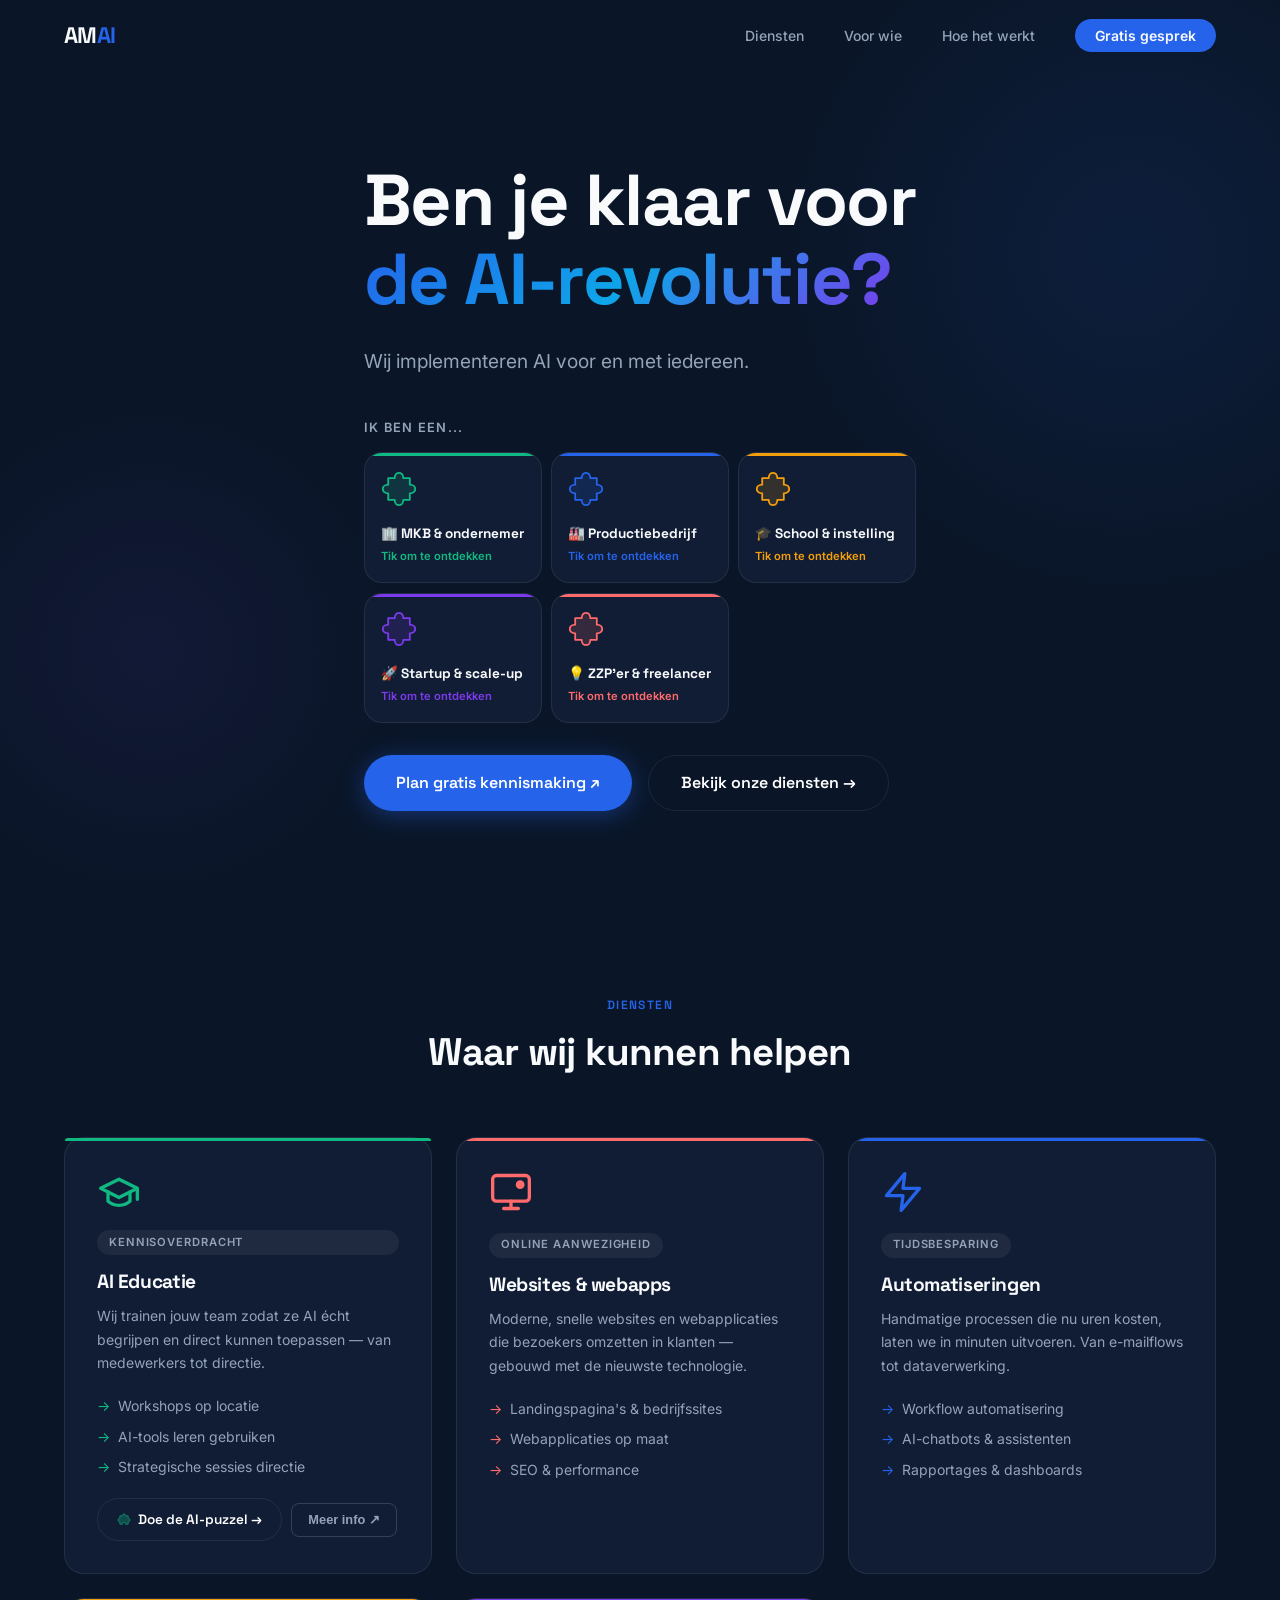
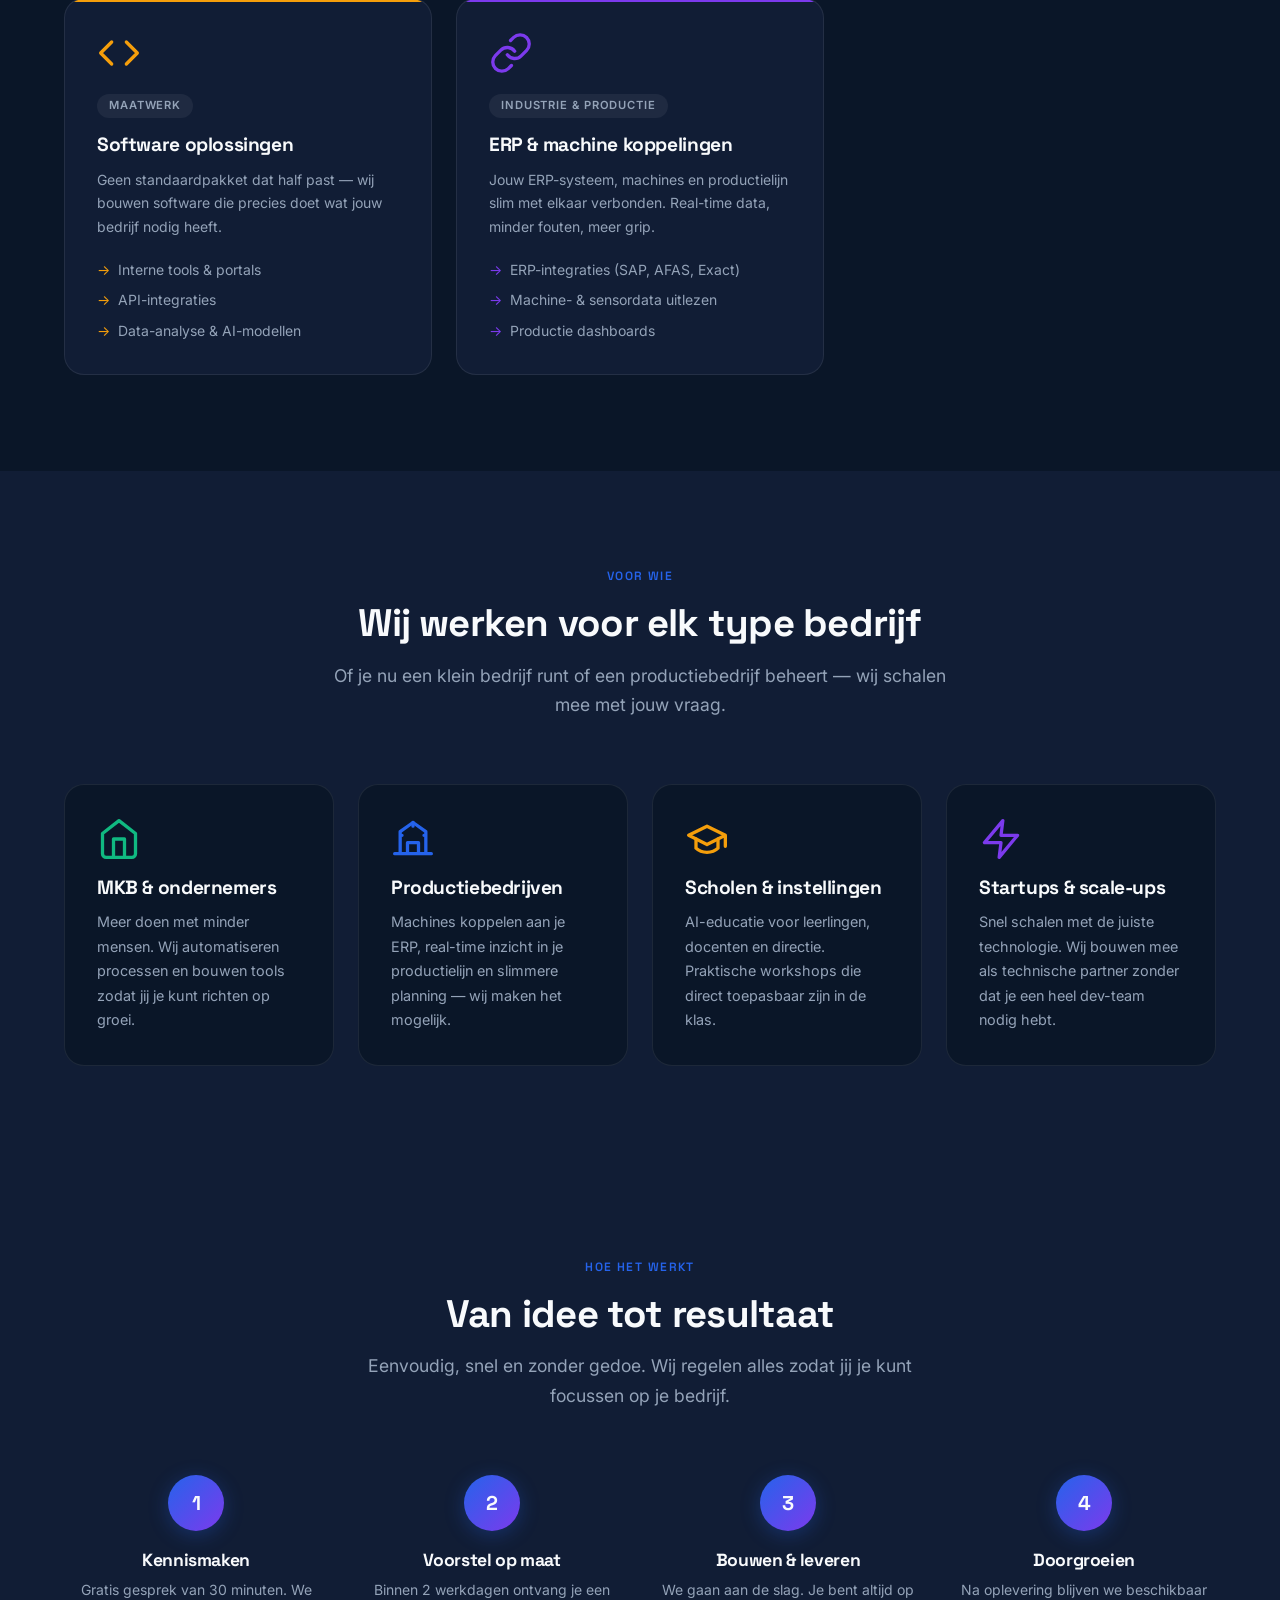
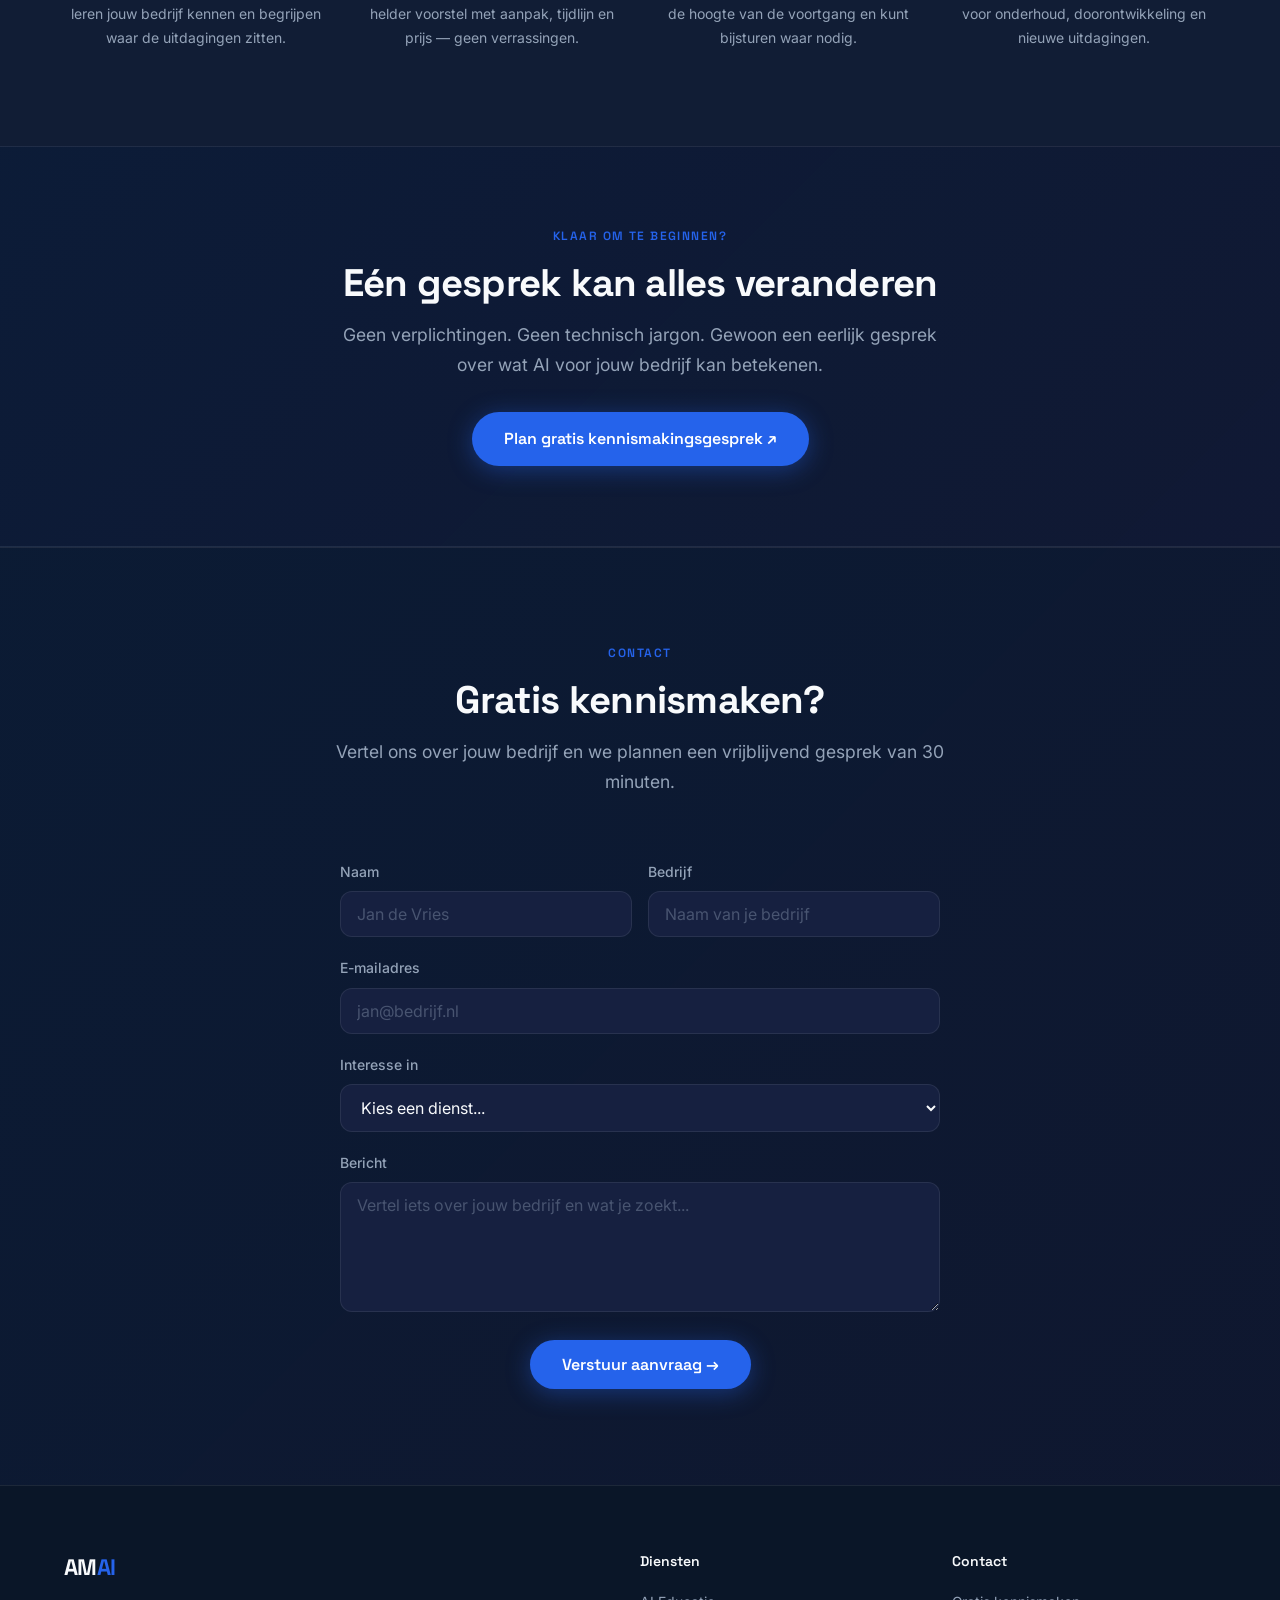
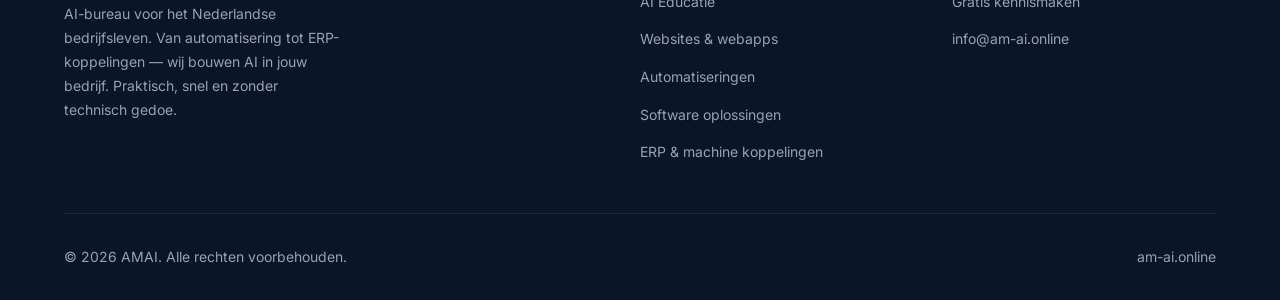
==== commit 8f44e158: "AI Educatie card: click-to-flip with detailed back face Front keeps existing content + 'Meer info' t" ====
--- a/index.html
+++ b/index.html
@@ -177,24 +177,63 @@
     </div>
     <div class="modules-grid">
 
-      <div class="module-card module-card--1 reveal reveal-delay-1">
-        <div class="module-card__icon">
-          <svg width="44" height="44" viewBox="0 0 24 24" fill="none" stroke="#10B981" stroke-width="1.8" stroke-linecap="round" stroke-linejoin="round">
-            <path d="M22 10v6M2 10l10-5 10 5-10 5z"/><path d="M6 12v5c3 3 9 3 12 0v-5"/>
-          </svg>
-        </div>
-        <div class="module-card__tag">Kennisoverdracht</div>
-        <h3>AI Educatie</h3>
-        <p>Wij trainen jouw team zodat ze AI écht begrijpen en direct kunnen toepassen — van medewerkers tot directie.</p>
-        <ul class="module-card__list">
-          <li>Workshops op locatie</li>
-          <li>AI-tools leren gebruiken</li>
-          <li>Strategische sessies directie</li>
-        </ul>
-        <a href="ai-puzzel.html" class="btn btn--outline" style="margin-top:1.25rem; font-size:0.85rem; padding:0.6rem 1.2rem; display:inline-flex; gap:0.4rem; align-items:center;">
-          <svg width="14" height="14" viewBox="0 0 100 100" fill="none"><path d="M20,20 L39,20 C39,20 39,6 50,6 C61,6 61,20 61,20 L80,20 L80,39 C80,39 94,39 94,50 C94,61 80,61 80,61 L80,80 L61,80 C61,80 61,66 50,66 C39,66 39,80 39,80 L20,80 L20,61 C20,61 6,61 6,50 C6,39 20,39 20,39 Z" fill="#10B981" fill-opacity="0.3" stroke="#10B981" stroke-width="4"/></svg>
-          Doe de AI-puzzel →
-        </a>
+      <div class="module-card module-card--1 module-card--flip reveal reveal-delay-1" id="cardEducatie">
+
+        <!-- VOORKANT -->
+        <div class="flip-front">
+          <div class="module-card__icon">
+            <svg width="44" height="44" viewBox="0 0 24 24" fill="none" stroke="#10B981" stroke-width="1.8" stroke-linecap="round" stroke-linejoin="round">
+              <path d="M22 10v6M2 10l10-5 10 5-10 5z"/><path d="M6 12v5c3 3 9 3 12 0v-5"/>
+            </svg>
+          </div>
+          <div class="module-card__tag">Kennisoverdracht</div>
+          <h3>AI Educatie</h3>
+          <p>Wij trainen jouw team zodat ze AI écht begrijpen en direct kunnen toepassen — van medewerkers tot directie.</p>
+          <ul class="module-card__list">
+            <li>Workshops op locatie</li>
+            <li>AI-tools leren gebruiken</li>
+            <li>Strategische sessies directie</li>
+          </ul>
+          <div class="flip-front__actions">
+            <a href="ai-puzzel.html" class="btn btn--outline" style="font-size:0.85rem; padding:0.6rem 1.2rem; display:inline-flex; gap:0.4rem; align-items:center;">
+              <svg width="14" height="14" viewBox="0 0 100 100" fill="none"><path d="M20,20 L39,20 C39,20 39,6 50,6 C61,6 61,20 61,20 L80,20 L80,39 C80,39 94,39 94,50 C94,61 80,61 80,61 L80,80 L61,80 C61,80 61,66 50,66 C39,66 39,80 39,80 L20,80 L20,61 C20,61 6,61 6,50 C6,39 20,39 20,39 Z" fill="#10B981" fill-opacity="0.3" stroke="#10B981" stroke-width="4"/></svg>
+              Doe de AI-puzzel →
+            </a>
+            <button class="flip-trigger" onclick="document.getElementById('cardEducatie').classList.add('flipped')" aria-label="Meer info">
+              Meer info ↗
+            </button>
+          </div>
+        </div>
+
+        <!-- ACHTERKANT -->
+        <div class="flip-back">
+          <button class="flip-back__close" onclick="document.getElementById('cardEducatie').classList.remove('flipped')" aria-label="Sluiten">×</button>
+          <div class="module-card__tag" style="margin-bottom:0.75rem">AI Educatie</div>
+          <h3 style="margin-bottom:1rem">Wat krijgt jouw team?</h3>
+          <ul class="flip-back__list">
+            <li>
+              <span class="flip-back__icon">🏫</span>
+              <div><strong>Workshop op locatie</strong><br><span>Halve of hele dag, hands-on oefenen met AI-tools — afgestemd op jouw sector.</span></div>
+            </li>
+            <li>
+              <span class="flip-back__icon">🤖</span>
+              <div><strong>AI-tools in de praktijk</strong><br><span>ChatGPT, Copilot, Claude — we leren je team hoe ze tijd besparen met de juiste prompts.</span></div>
+            </li>
+            <li>
+              <span class="flip-back__icon">📊</span>
+              <div><strong>Sessie voor directie</strong><br><span>Strategisch inzicht: waar zit de winst, welke risico's zijn er, hoe begin je verantwoord?</span></div>
+            </li>
+            <li>
+              <span class="flip-back__icon">🧩</span>
+              <div><strong>Interactieve AI-puzzel</strong><br><span>Gratis les voor de werkvloer — uitleggen hoe AI écht werkt in 6 stappen.</span></div>
+            </li>
+          </ul>
+          <div class="flip-back__actions">
+            <a href="#contact" class="btn" style="font-size:0.85rem; padding:0.65rem 1.2rem; background:#10B981; color:#000; font-weight:700; border-radius:10px; text-decoration:none; text-align:center;">Plan een sessie →</a>
+            <a href="ai-puzzel.html" class="btn btn--outline" style="font-size:0.85rem; padding:0.65rem 1.2rem; text-align:center;">Probeer de puzzel</a>
+          </div>
+        </div>
+
       </div>
 
       <div class="module-card module-card--2 reveal reveal-delay-2">
--- a/main.css
+++ b/main.css
@@ -67,6 +67,54 @@
 .module-card--3 { --card-color: #2563EB; }
 .module-card--4 { --card-color: #F59E0B; }
 .module-card--5 { --card-color: #7C3AED; }
+
+/* FLIP CARD — module-card--flip */
+.module-card--flip { overflow: visible; }
+.module-card--flip:hover { transform: none; }
+
+.flip-front { display: flex; flex-direction: column; height: 100%; }
+.flip-front__actions { margin-top: 1.25rem; display: flex; gap: 0.6rem; align-items: center; flex-wrap: wrap; }
+
+.flip-trigger {
+  background: transparent; border: 1px solid rgba(255,255,255,0.15);
+  color: var(--color-muted); font-size: 0.8rem; font-weight: 600;
+  padding: 0.55rem 1rem; border-radius: 8px; cursor: pointer;
+  transition: border-color 0.2s, color 0.2s;
+}
+.flip-trigger:hover { border-color: #10B981; color: #10B981; }
+
+.flip-back {
+  display: none;
+  flex-direction: column; gap: 0.75rem;
+  position: relative;
+}
+.module-card--flip.flipped .flip-front { display: none; }
+.module-card--flip.flipped .flip-back {
+  display: flex;
+  animation: flipReveal 0.3s ease both;
+}
+@keyframes flipReveal {
+  from { opacity: 0; transform: rotateY(-8deg) scale(0.98); }
+  to   { opacity: 1; transform: rotateY(0) scale(1); }
+}
+
+.flip-back__close {
+  position: absolute; top: -0.5rem; right: -0.5rem;
+  width: 26px; height: 26px; border-radius: 50%;
+  background: rgba(255,255,255,0.08); border: 1px solid rgba(255,255,255,0.12);
+  color: var(--color-muted); font-size: 15px; cursor: pointer;
+  display: flex; align-items: center; justify-content: center;
+  transition: background 0.15s;
+}
+.flip-back__close:hover { background: rgba(255,255,255,0.15); color: #fff; }
+
+.flip-back__list { display: flex; flex-direction: column; gap: 0.9rem; list-style: none; padding: 0; margin: 0; }
+.flip-back__list li { display: flex; gap: 0.75rem; align-items: flex-start; }
+.flip-back__icon { font-size: 1.1rem; flex-shrink: 0; margin-top: 1px; }
+.flip-back__list strong { font-size: 0.875rem; color: #fff; display: block; margin-bottom: 0.15rem; }
+.flip-back__list span { font-size: 0.8rem; color: var(--color-muted); line-height: 1.55; }
+
+.flip-back__actions { margin-top: auto; padding-top: 1rem; display: flex; flex-direction: column; gap: 0.5rem; }
 
 /* HOW IT WORKS */
 .how { background: var(--color-bg-card); }
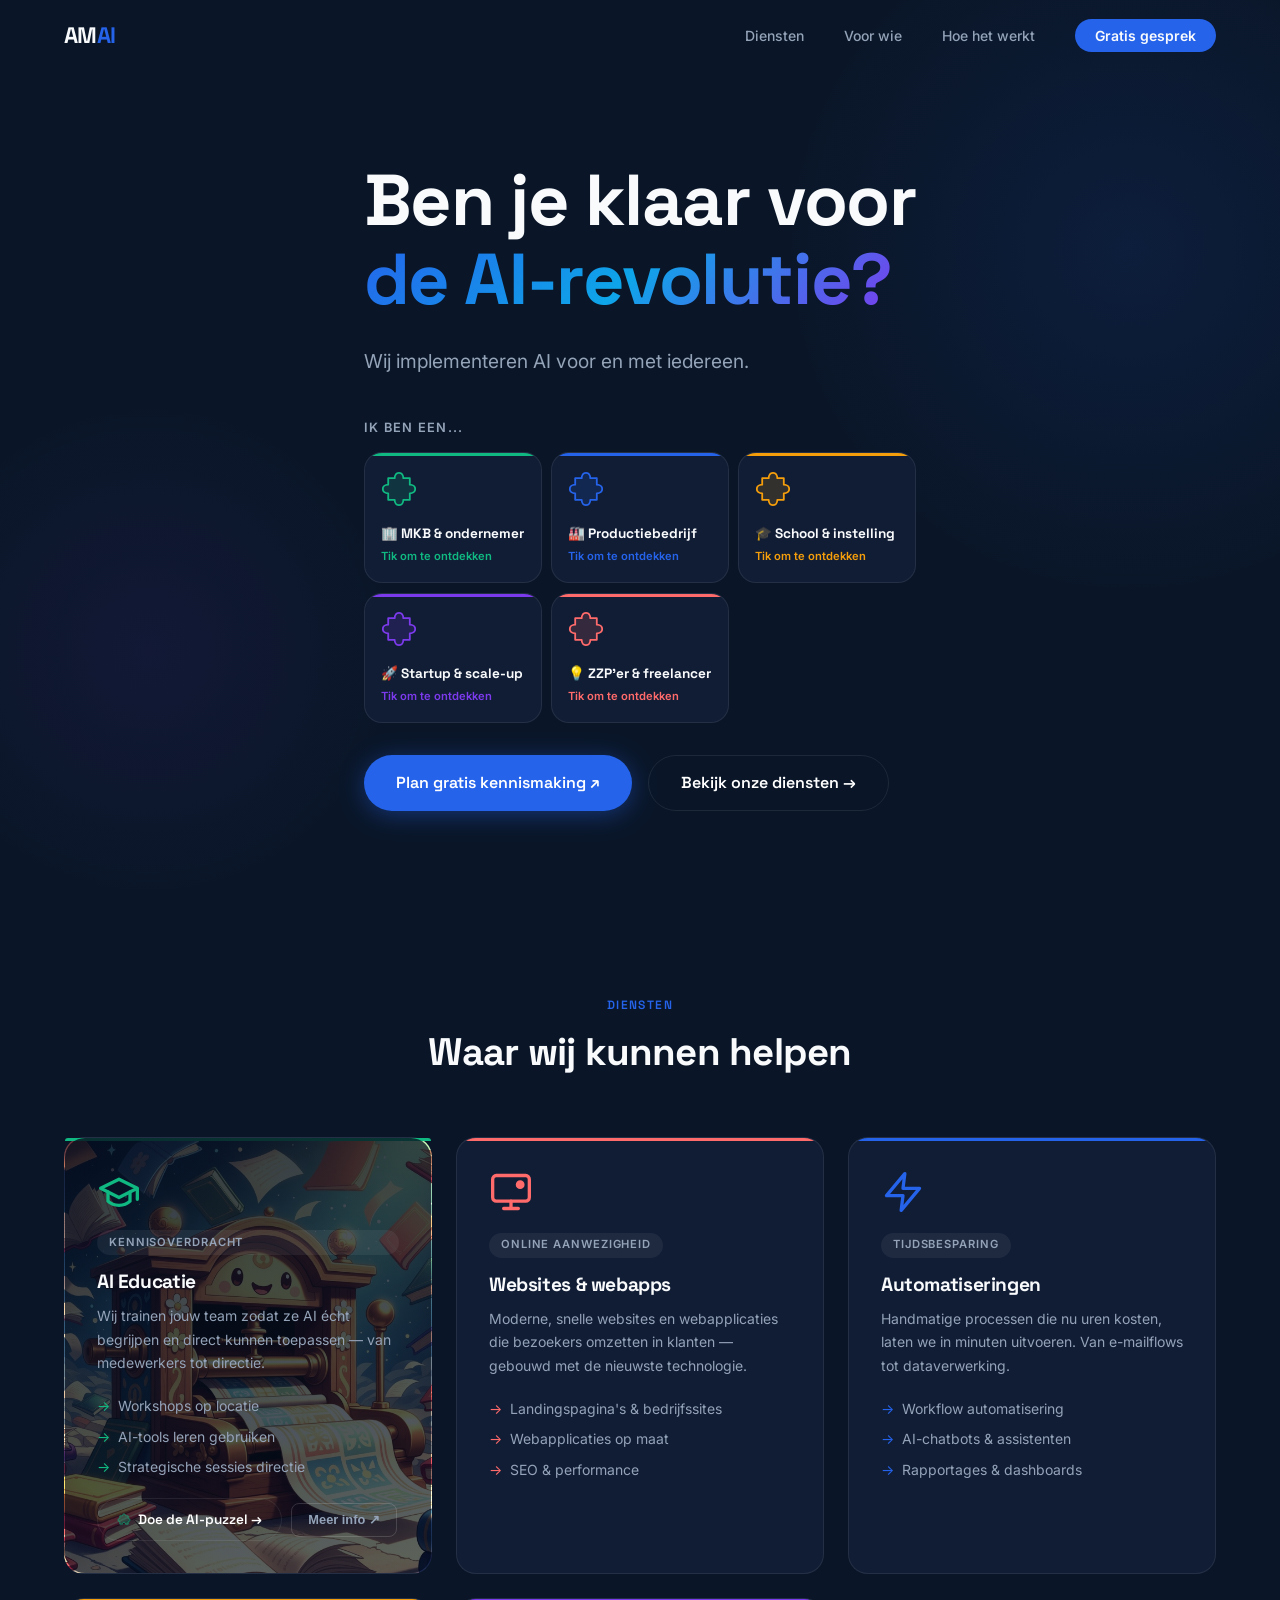
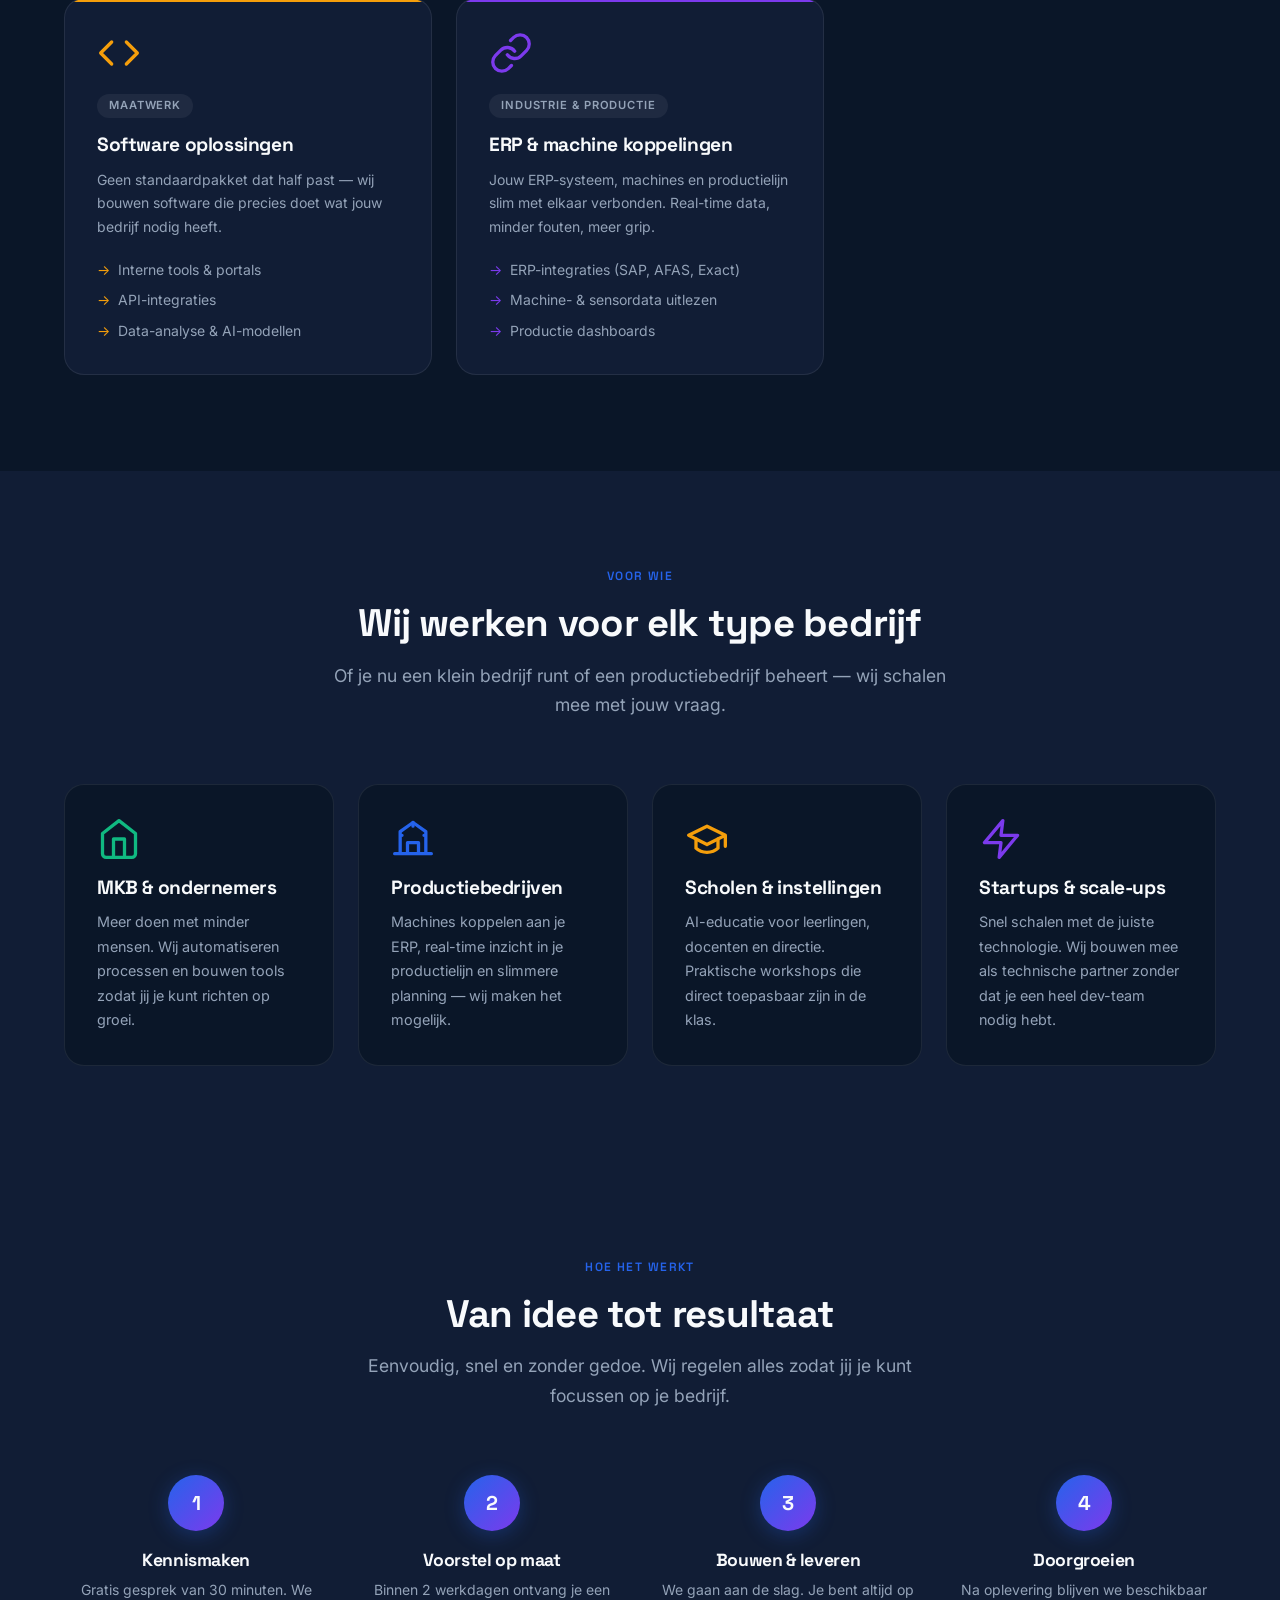
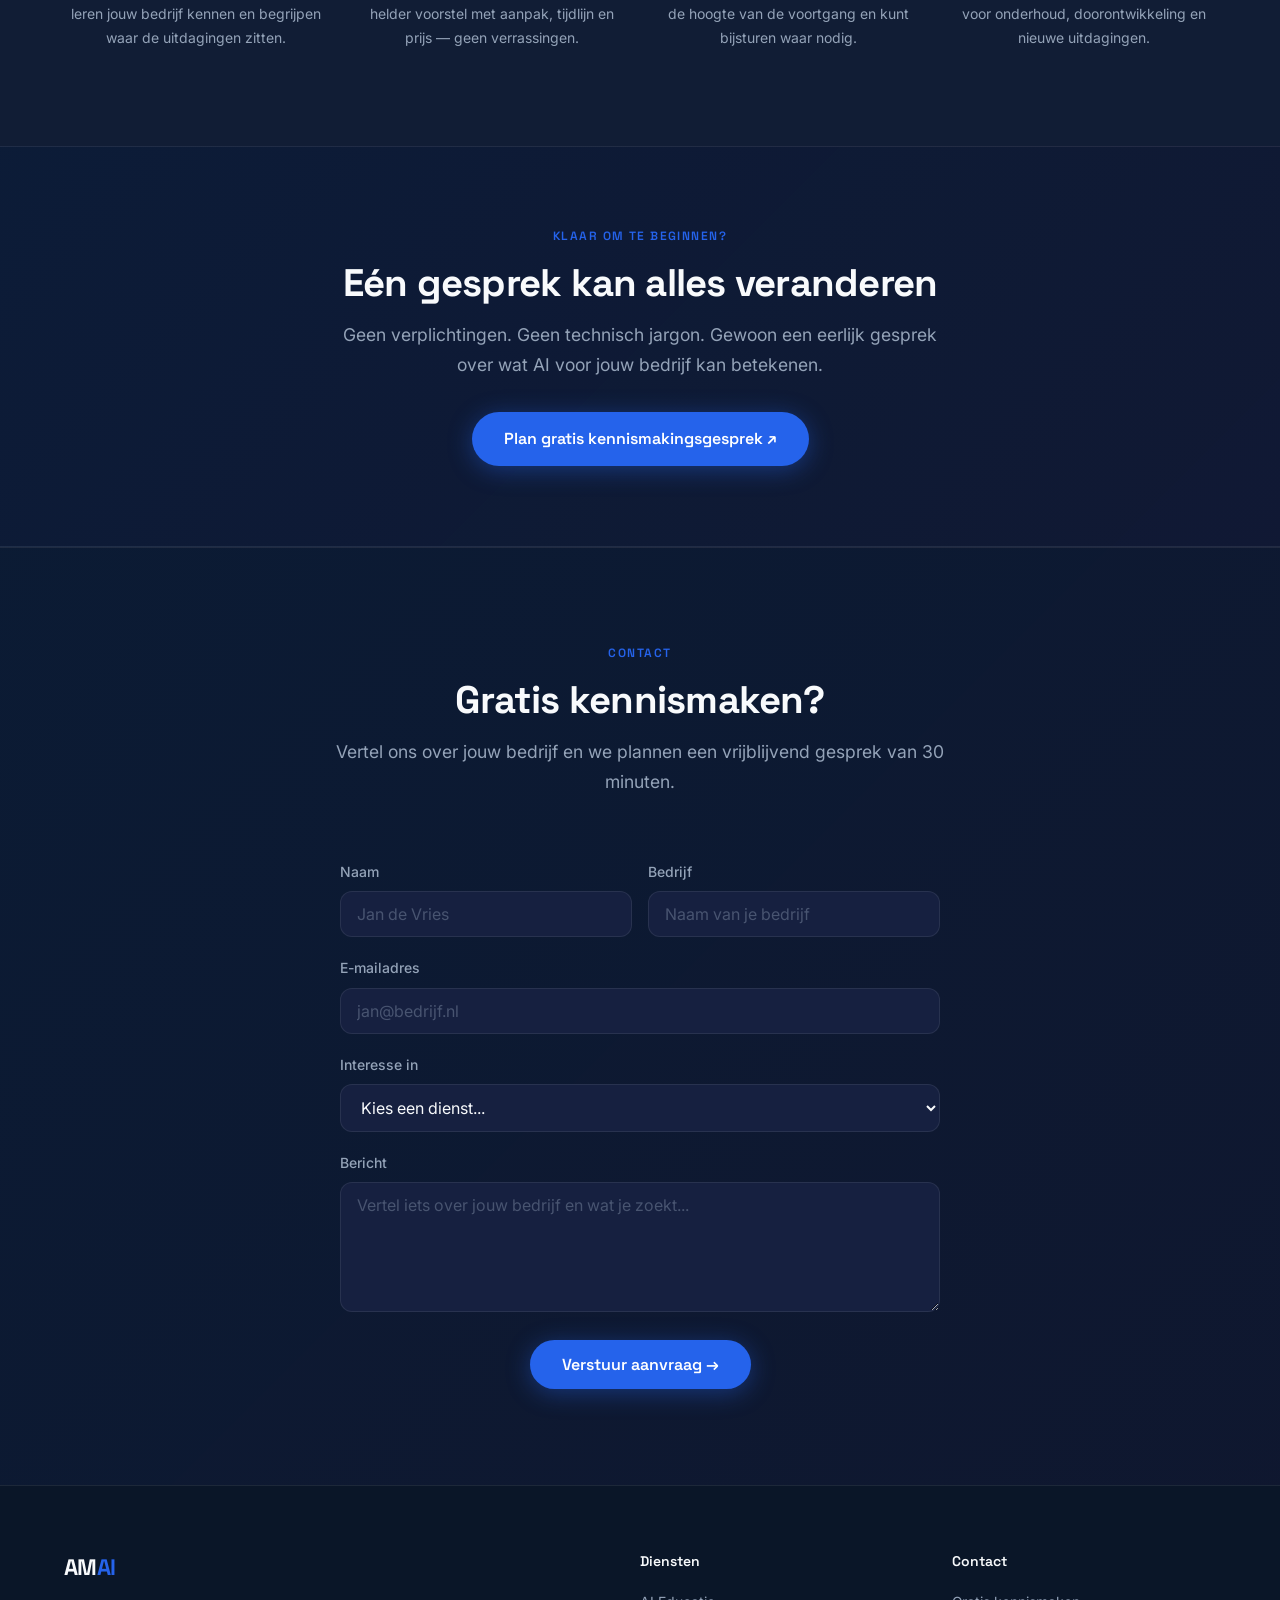
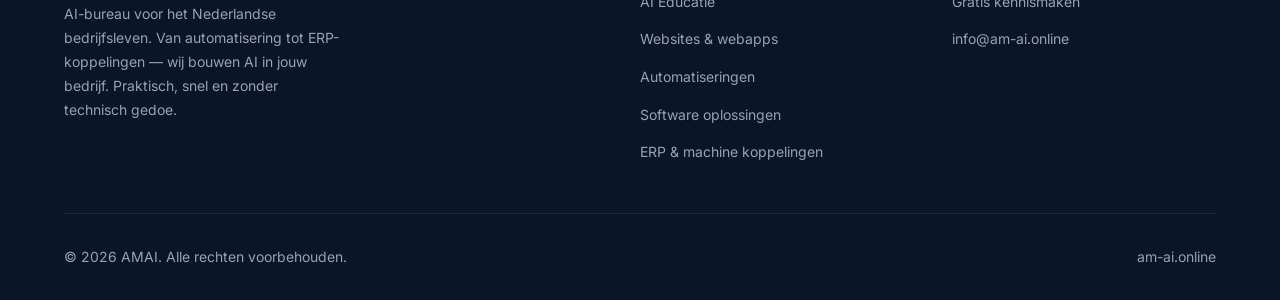
==== commit 73863970: "AI Educatie card: educatie.jpg als achtergrond met donkere overlay Co-Authored-By: Claude Sonnet 4.6" ====
--- a/index.html
+++ b/index.html
@@ -177,7 +177,7 @@
     </div>
     <div class="modules-grid">
 
-      <div class="module-card module-card--1 module-card--flip reveal reveal-delay-1" id="cardEducatie">
+      <div class="module-card module-card--1 module-card--flip module-card--has-bg reveal reveal-delay-1" id="cardEducatie" style="background-image: url('educatie.jpg')">
 
         <!-- VOORKANT -->
         <div class="flip-front">
@@ -208,29 +208,29 @@
         <!-- ACHTERKANT -->
         <div class="flip-back">
           <button class="flip-back__close" onclick="document.getElementById('cardEducatie').classList.remove('flipped')" aria-label="Sluiten">×</button>
-          <div class="module-card__tag" style="margin-bottom:0.75rem">AI Educatie</div>
-          <h3 style="margin-bottom:1rem">Wat krijgt jouw team?</h3>
+          <div class="module-card__tag" style="margin-bottom:0.75rem">Voor kids & docenten</div>
+          <h3 style="margin-bottom:1rem">Wat bieden wij op school?</h3>
           <ul class="flip-back__list">
             <li>
-              <span class="flip-back__icon">🏫</span>
-              <div><strong>Workshop op locatie</strong><br><span>Halve of hele dag, hands-on oefenen met AI-tools — afgestemd op jouw sector.</span></div>
+              <span class="flip-back__icon">🧩</span>
+              <div><strong>De Grote AI Puzzel</strong><br><span>Gratis interactieve les: leerlingen (10–14 jaar) ontdekken in 6 stappen hoe AI écht werkt.</span></div>
             </li>
             <li>
-              <span class="flip-back__icon">🤖</span>
-              <div><strong>AI-tools in de praktijk</strong><br><span>ChatGPT, Copilot, Claude — we leren je team hoe ze tijd besparen met de juiste prompts.</span></div>
+              <span class="flip-back__icon">👩‍🏫</span>
+              <div><strong>Lesmateriaal voor docenten</strong><br><span>Kant-en-klare handleiding, discussievragen en tips om AI bespreekbaar te maken in de klas.</span></div>
             </li>
             <li>
-              <span class="flip-back__icon">📊</span>
-              <div><strong>Sessie voor directie</strong><br><span>Strategisch inzicht: waar zit de winst, welke risico's zijn er, hoe begin je verantwoord?</span></div>
+              <span class="flip-back__icon">🎓</span>
+              <div><strong>Workshop op locatie</strong><br><span>Een AMAI-specialist komt langs voor een hands-on AI-les — interactief en op maat.</span></div>
             </li>
             <li>
-              <span class="flip-back__icon">🧩</span>
-              <div><strong>Interactieve AI-puzzel</strong><br><span>Gratis les voor de werkvloer — uitleggen hoe AI écht werkt in 6 stappen.</span></div>
+              <span class="flip-back__icon">💬</span>
+              <div><strong>Gratis intakegesprek</strong><br><span>Samen kijken wat past bij jouw school, klas of programma.</span></div>
             </li>
           </ul>
           <div class="flip-back__actions">
-            <a href="#contact" class="btn" style="font-size:0.85rem; padding:0.65rem 1.2rem; background:#10B981; color:#000; font-weight:700; border-radius:10px; text-decoration:none; text-align:center;">Plan een sessie →</a>
-            <a href="ai-puzzel.html" class="btn btn--outline" style="font-size:0.85rem; padding:0.65rem 1.2rem; text-align:center;">Probeer de puzzel</a>
+            <a href="ai-puzzel.html" class="btn" style="font-size:0.85rem; padding:0.65rem 1.2rem; background:#10B981; color:#000; font-weight:700; border-radius:10px; text-decoration:none; text-align:center;">Doe de AI-puzzel →</a>
+            <a href="#contact" class="btn btn--outline" style="font-size:0.85rem; padding:0.65rem 1.2rem; text-align:center;">Plan een gesprek</a>
           </div>
         </div>
 
--- a/main.css
+++ b/main.css
@@ -68,6 +68,24 @@
 .module-card--4 { --card-color: #F59E0B; }
 .module-card--5 { --card-color: #7C3AED; }
 
+/* CARD WITH BG IMAGE */
+.module-card--has-bg {
+  background-size: cover;
+  background-position: center;
+  background-repeat: no-repeat;
+  position: relative;
+}
+.module-card--has-bg::after {
+  content: '';
+  position: absolute; inset: 0;
+  background: linear-gradient(160deg, rgba(6,15,30,0.82) 0%, rgba(6,15,30,0.65) 100%);
+  border-radius: var(--radius-lg);
+  pointer-events: none;
+  z-index: 0;
+}
+.module-card--has-bg .flip-front,
+.module-card--has-bg .flip-back { position: relative; z-index: 1; }
+
 /* FLIP CARD — module-card--flip */
 .module-card--flip { overflow: visible; }
 .module-card--flip:hover { transform: none; }
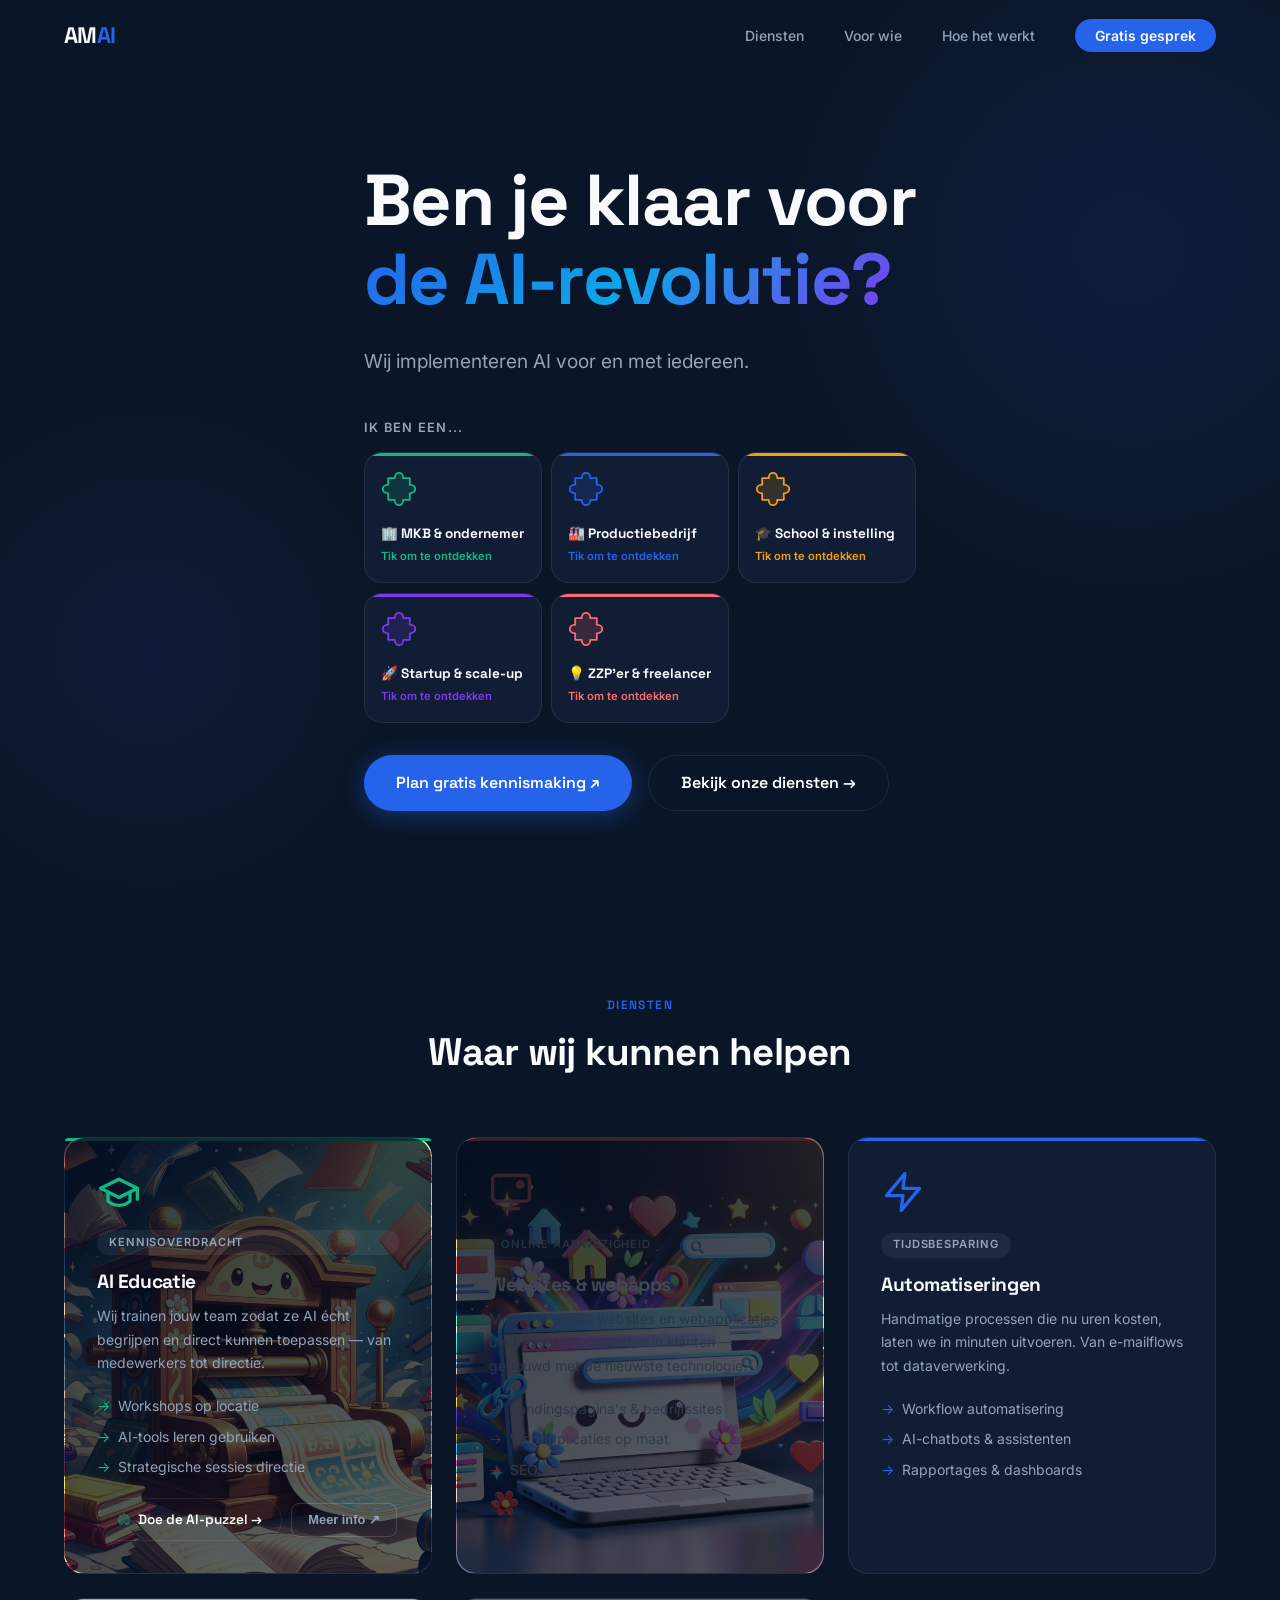
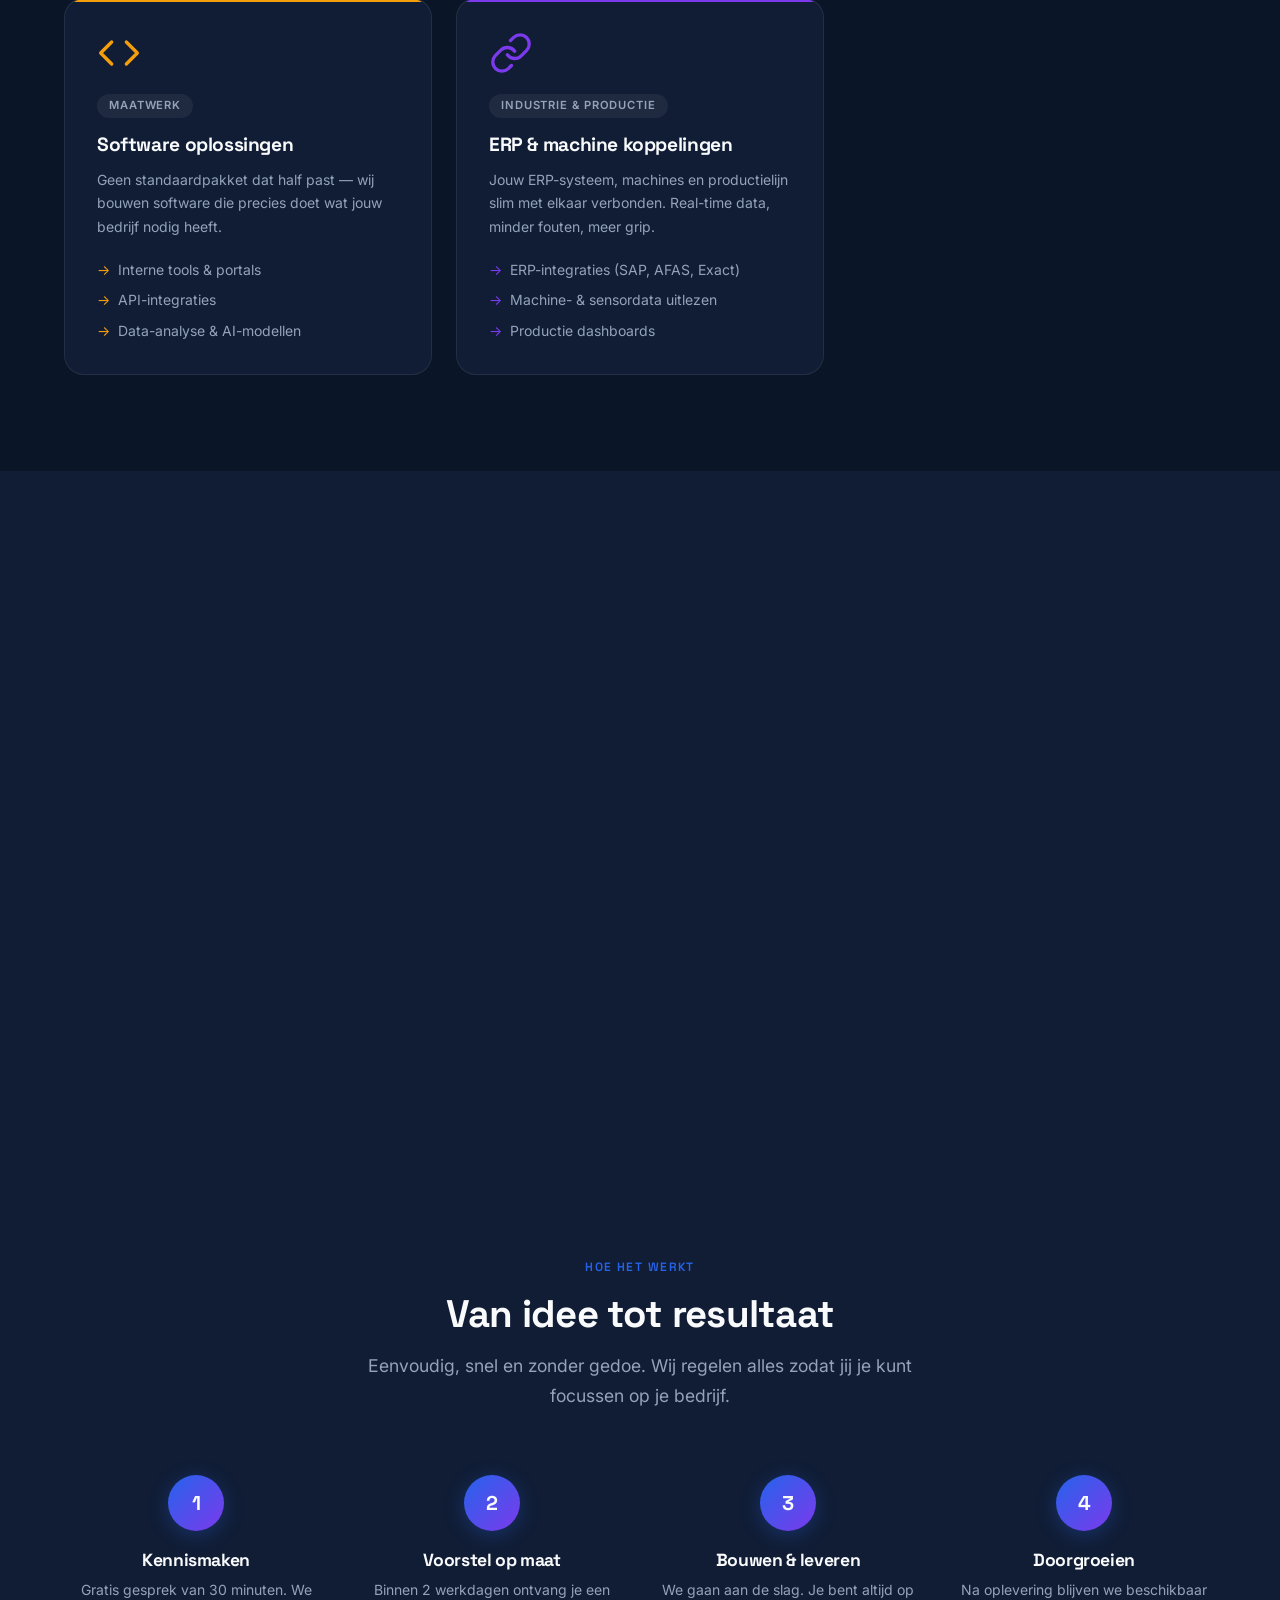
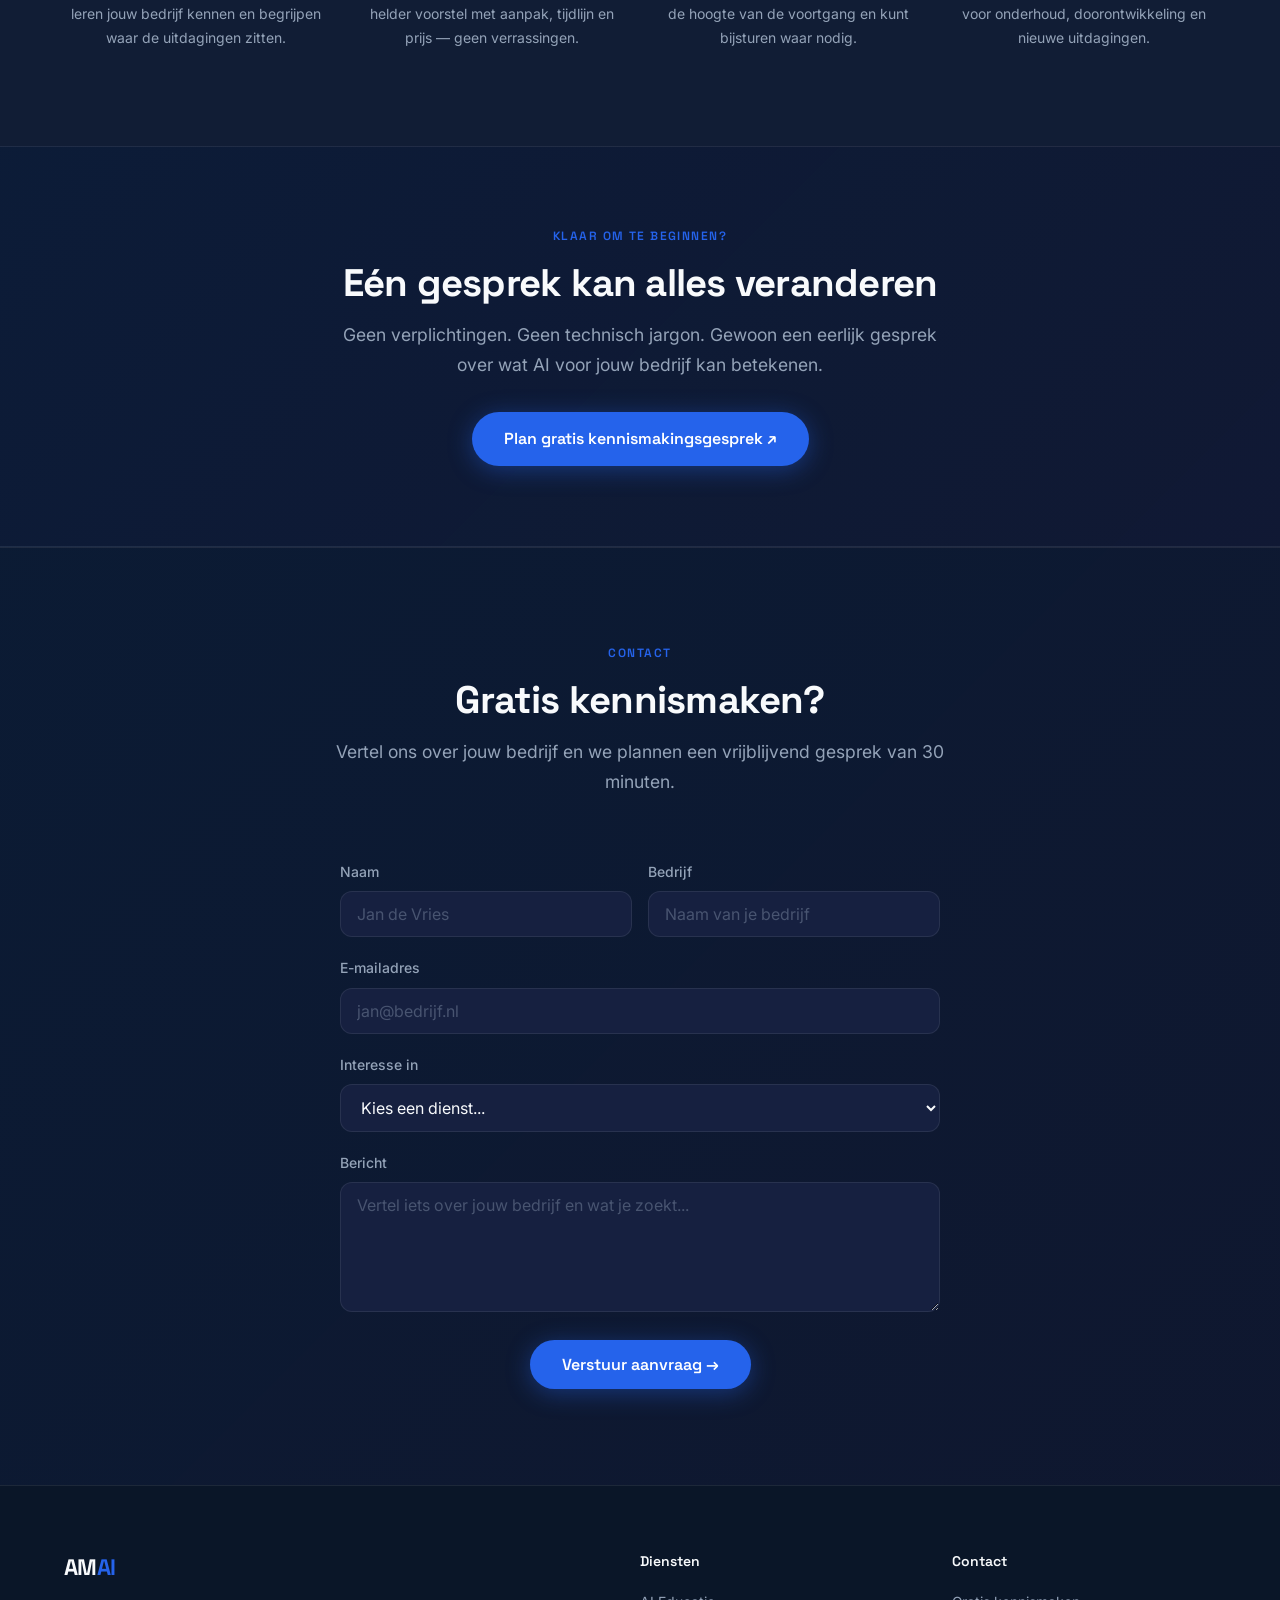
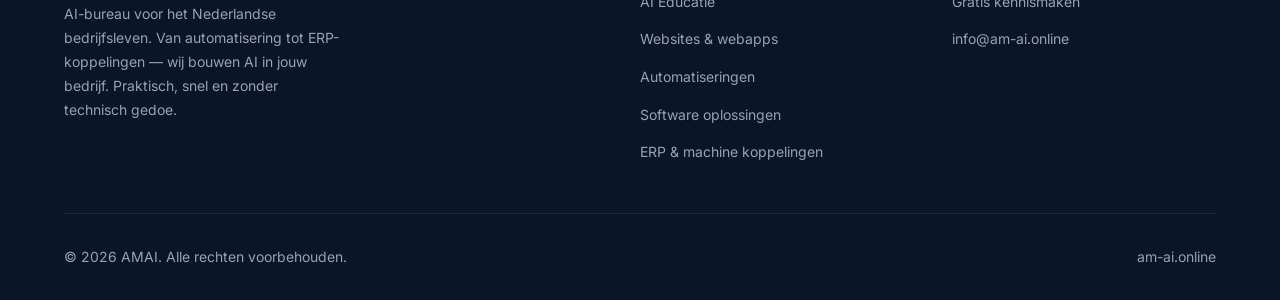
==== commit 55706b60: "Websites card: achtergrond + cache-bust main.css?v=2 Co-Authored-By: Claude Sonnet 4.6 <noreply@anth" ====
--- a/index.html
+++ b/index.html
@@ -8,7 +8,7 @@
 <link rel="preconnect" href="https://fonts.gstatic.com" crossorigin>
 <link href="https://fonts.googleapis.com/css2?family=Space+Grotesk:wght@300;400;500;600;700&family=Inter:wght@300;400;500;600&display=swap" rel="stylesheet">
 <link rel="stylesheet" href="style.css">
-<link rel="stylesheet" href="main.css">
+<link rel="stylesheet" href="main.css?v=2">
 <style>
 /* PUZZLE SELECTOR */
 .puzzle-selector { margin: 2rem 0 0; max-width: 560px; }
@@ -236,7 +236,7 @@
 
       </div>
 
-      <div class="module-card module-card--2 reveal reveal-delay-2">
+      <div class="module-card module-card--2 module-card--has-bg reveal reveal-delay-2" style="background-image: url('websites and apps.jpg')">
         <div class="module-card__icon">
           <svg width="44" height="44" viewBox="0 0 24 24" fill="none" stroke="#FF6B6B" stroke-width="1.8" stroke-linecap="round" stroke-linejoin="round">
             <rect x="2" y="3" width="20" height="14" rx="2"/><path d="M8 21h8M12 17v4"/><circle cx="17" cy="8" r="1.5" fill="#FF6B6B"/>
